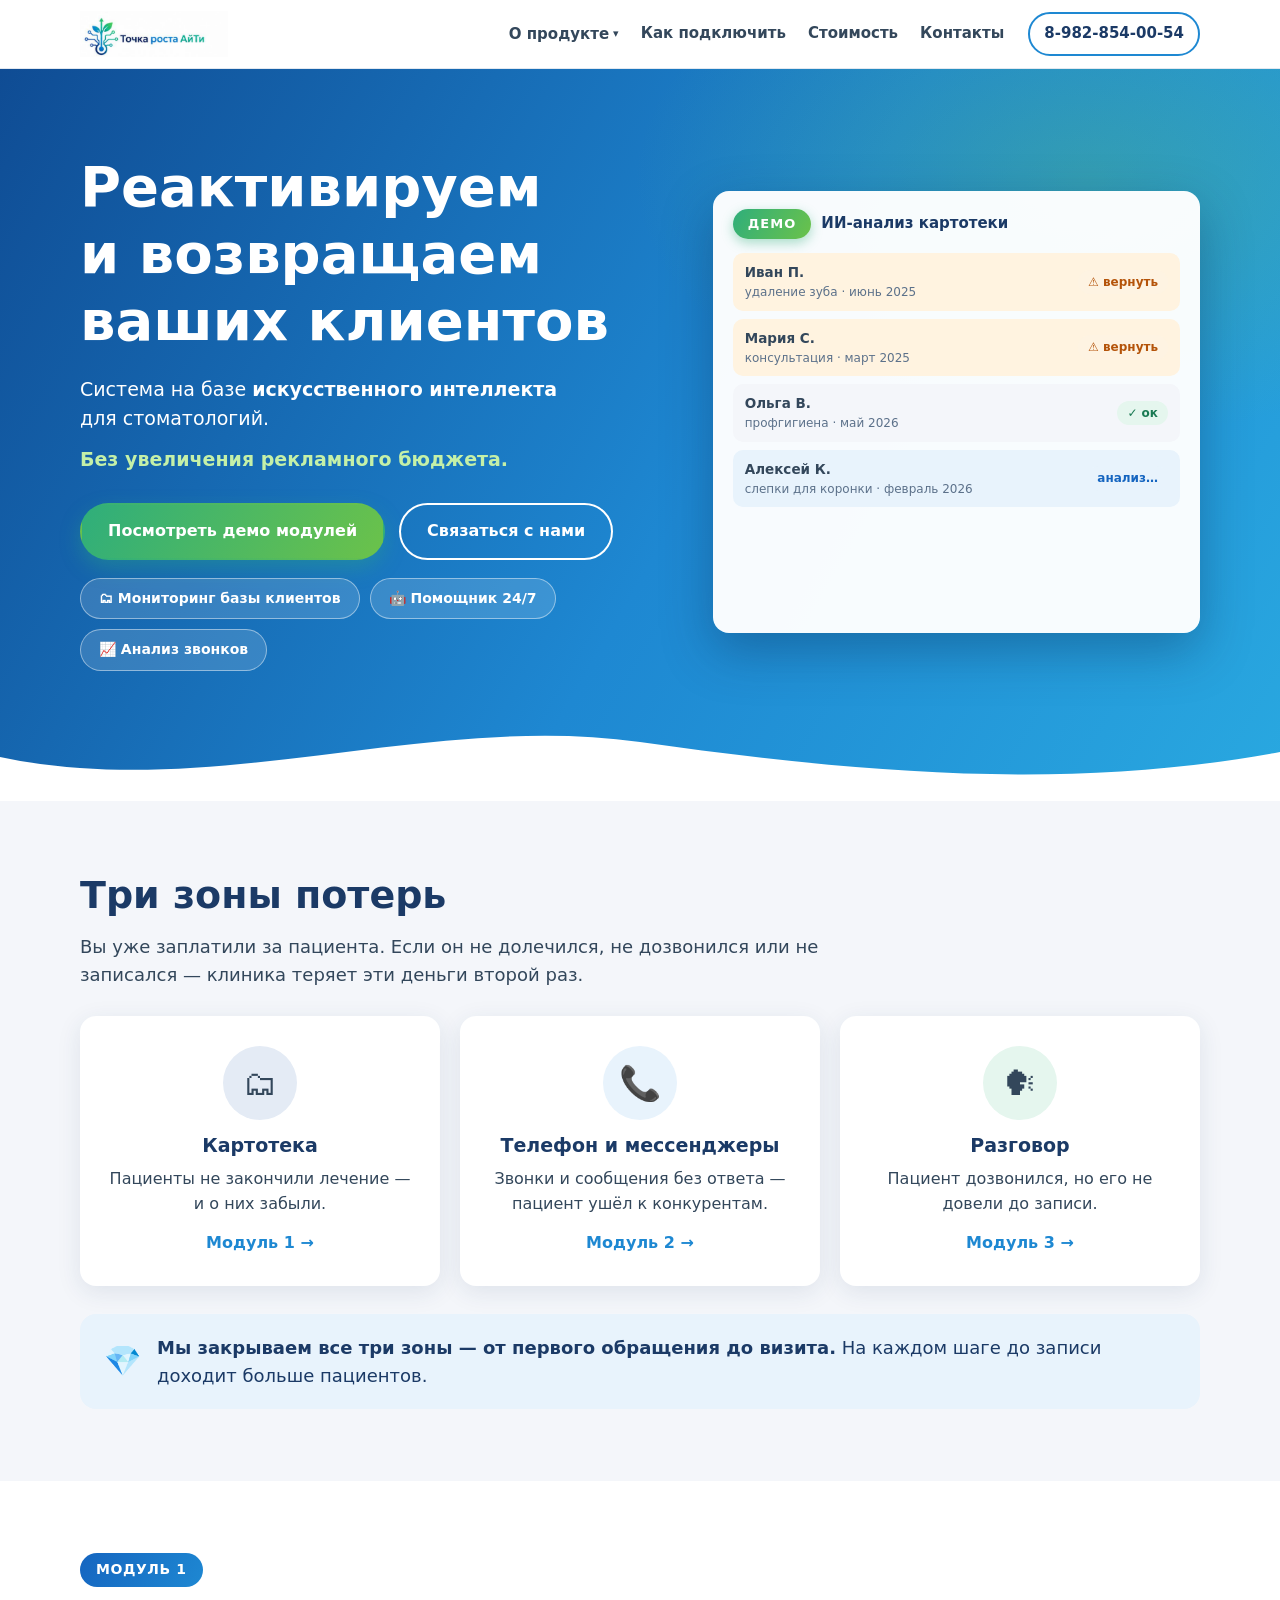
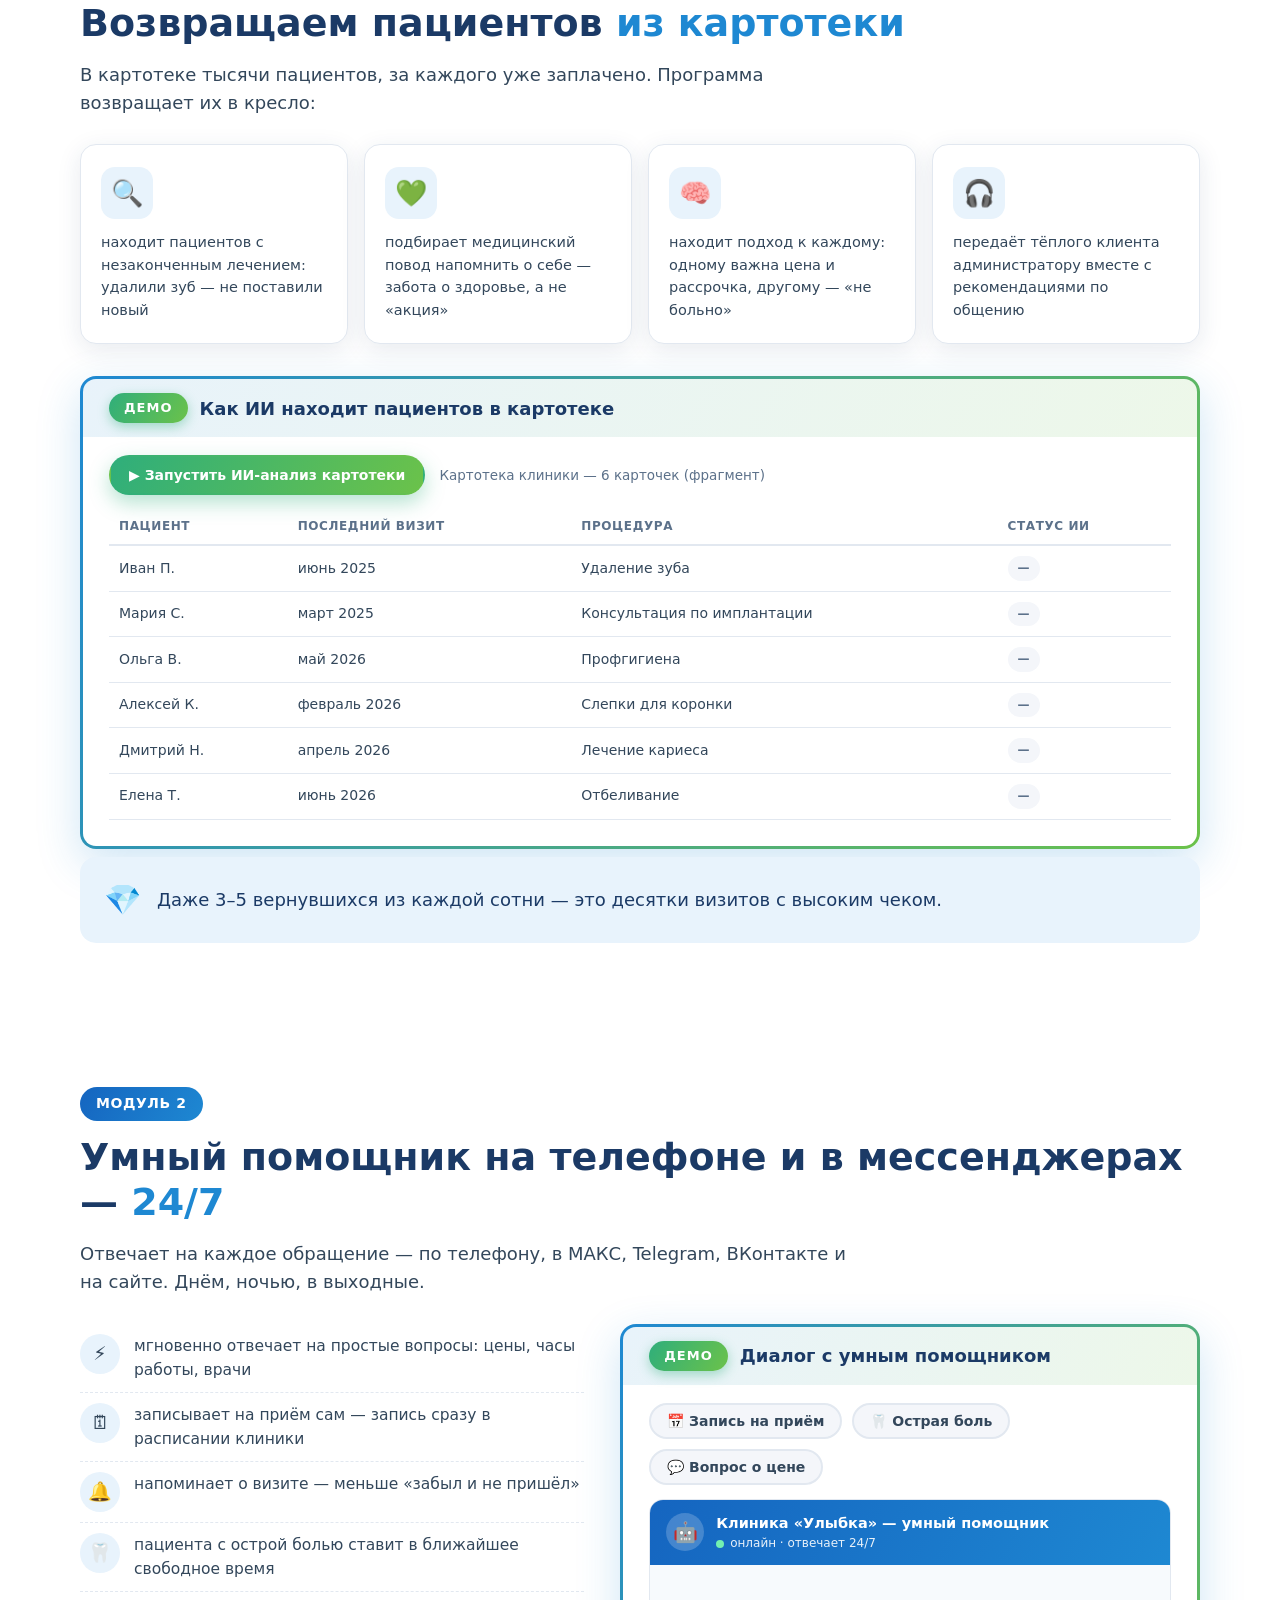
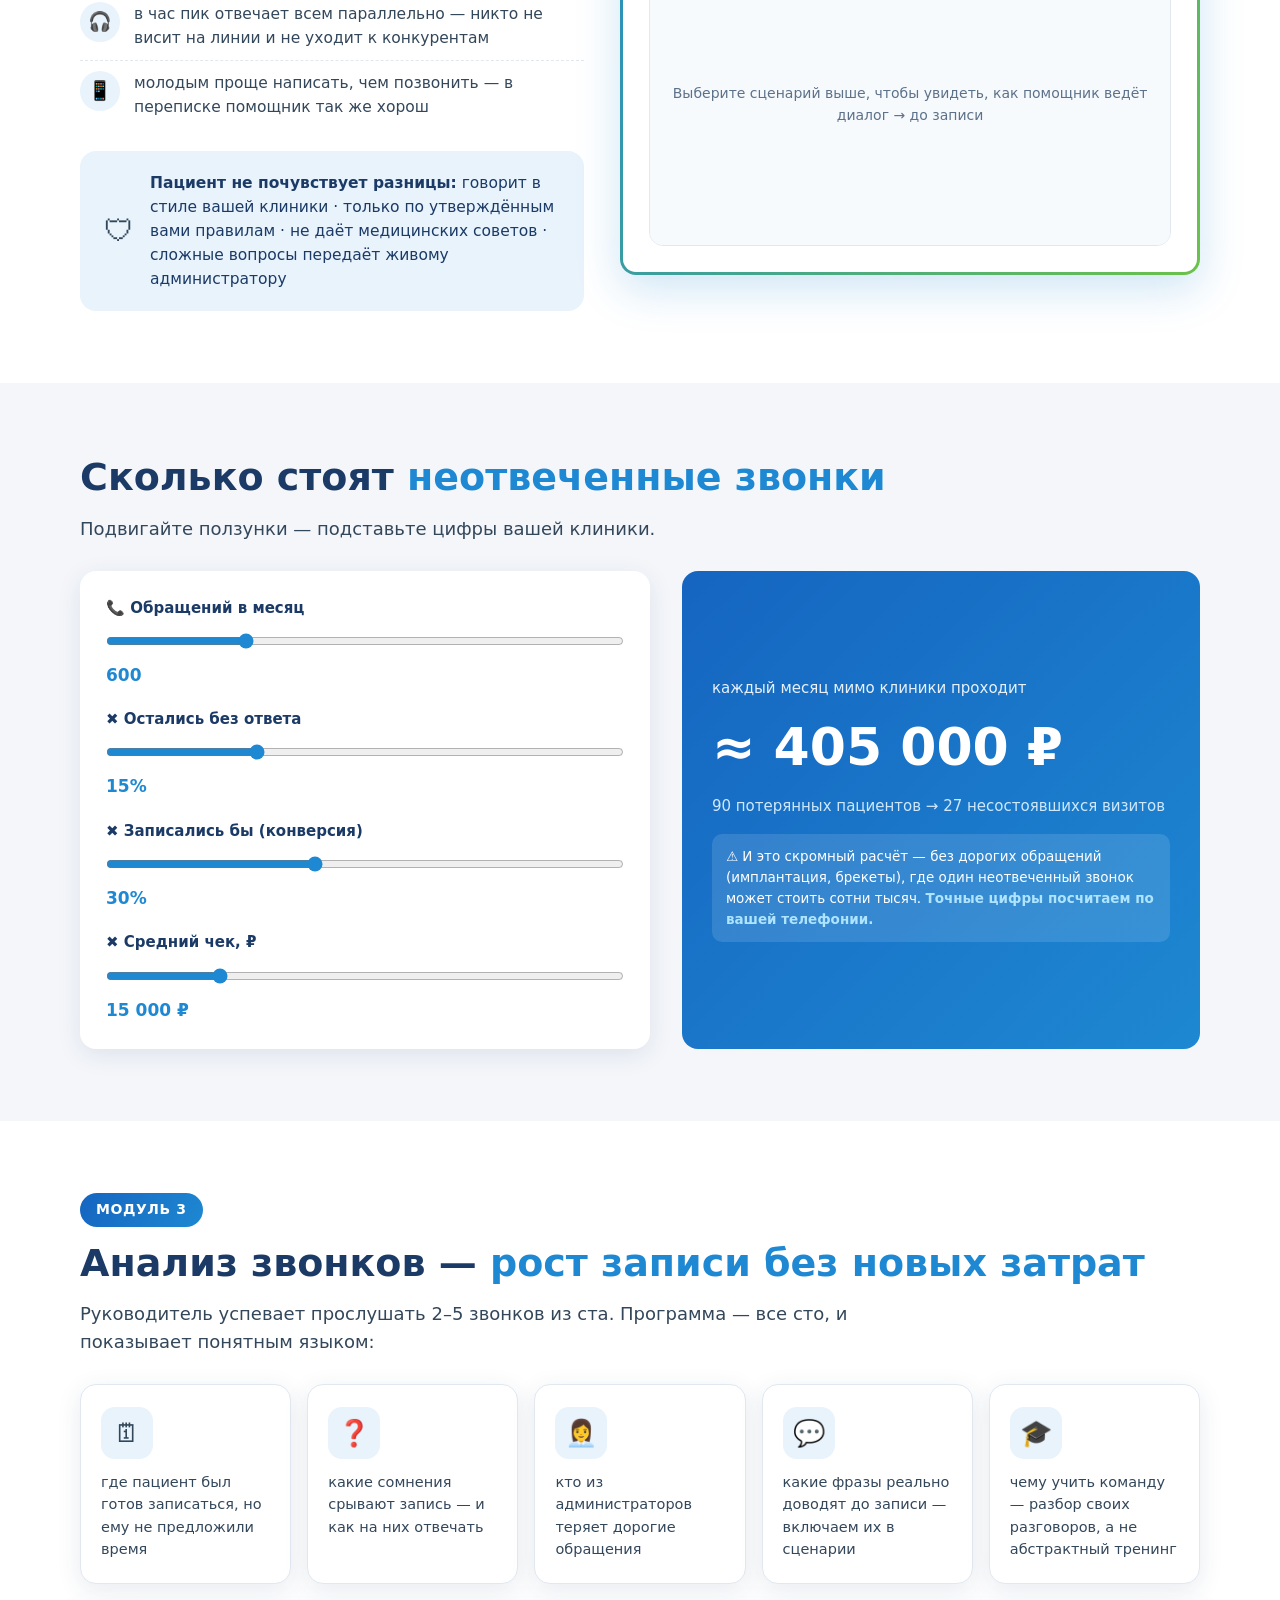
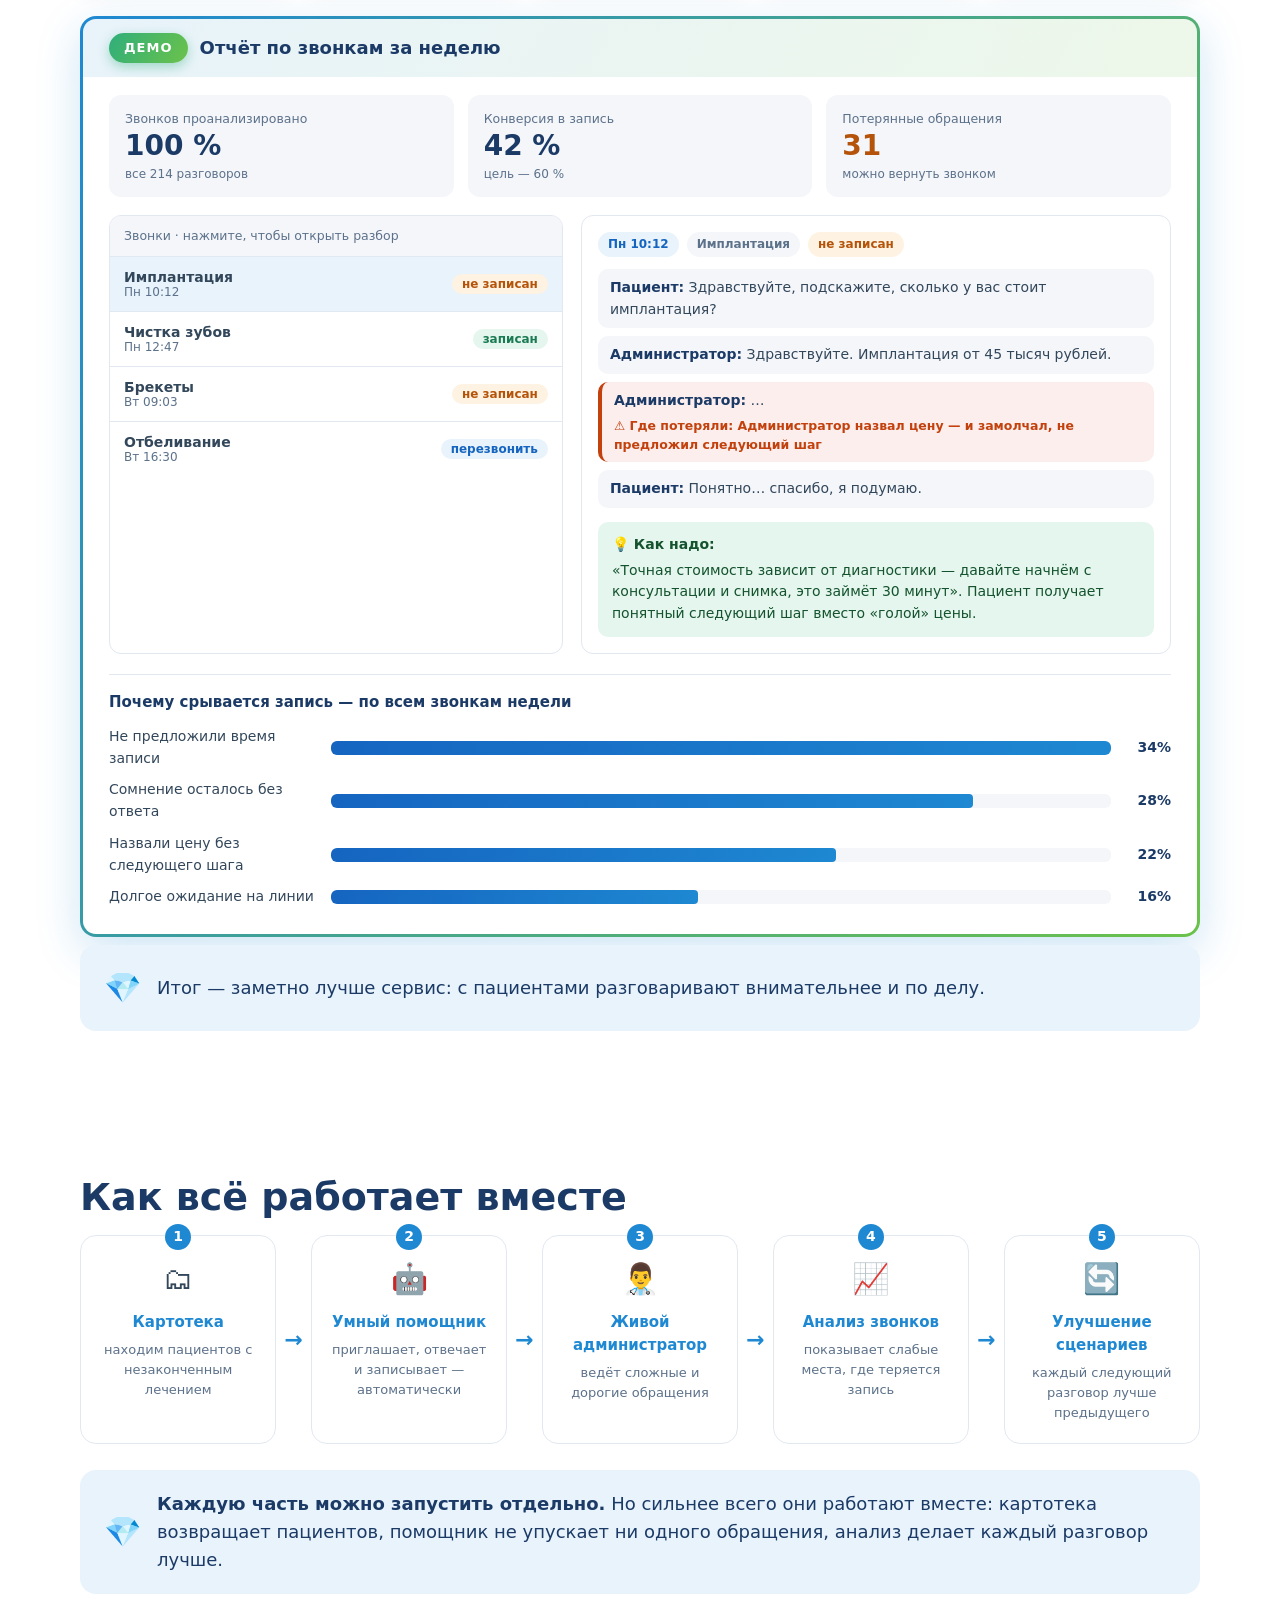
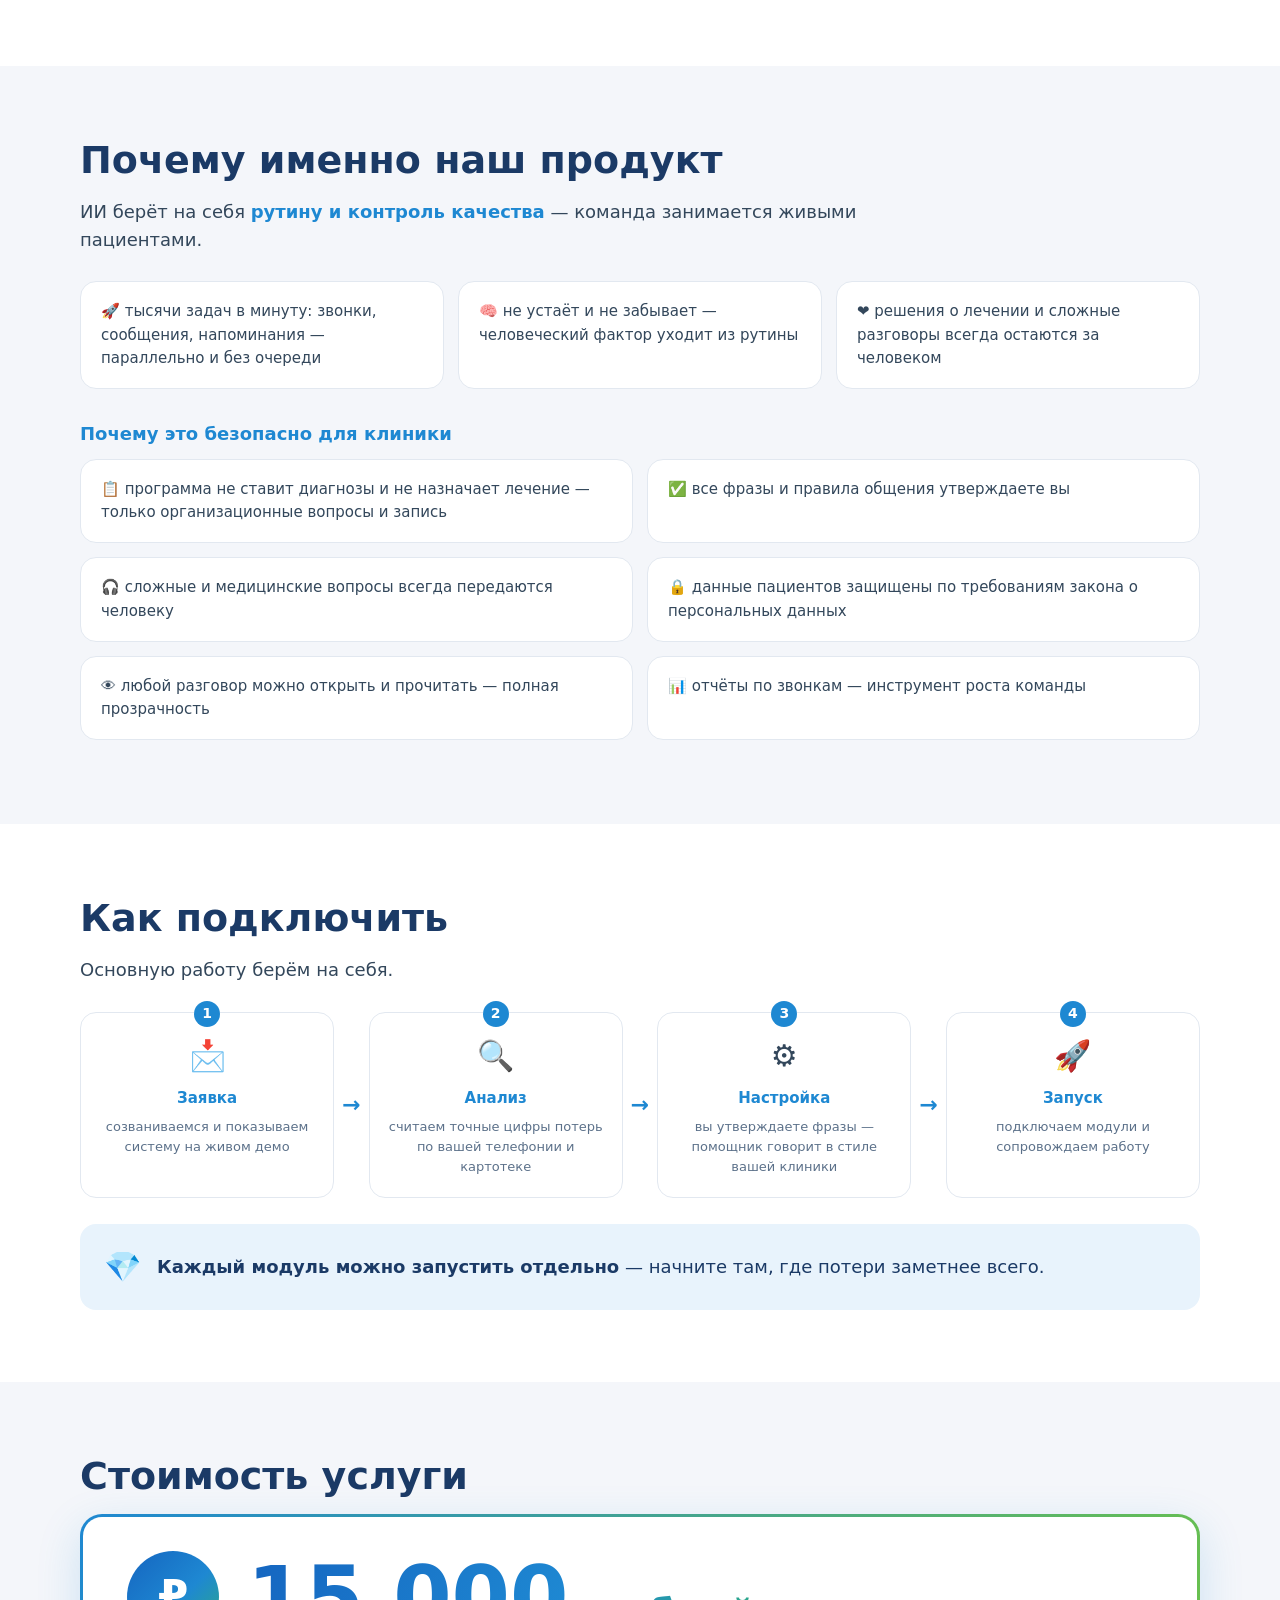
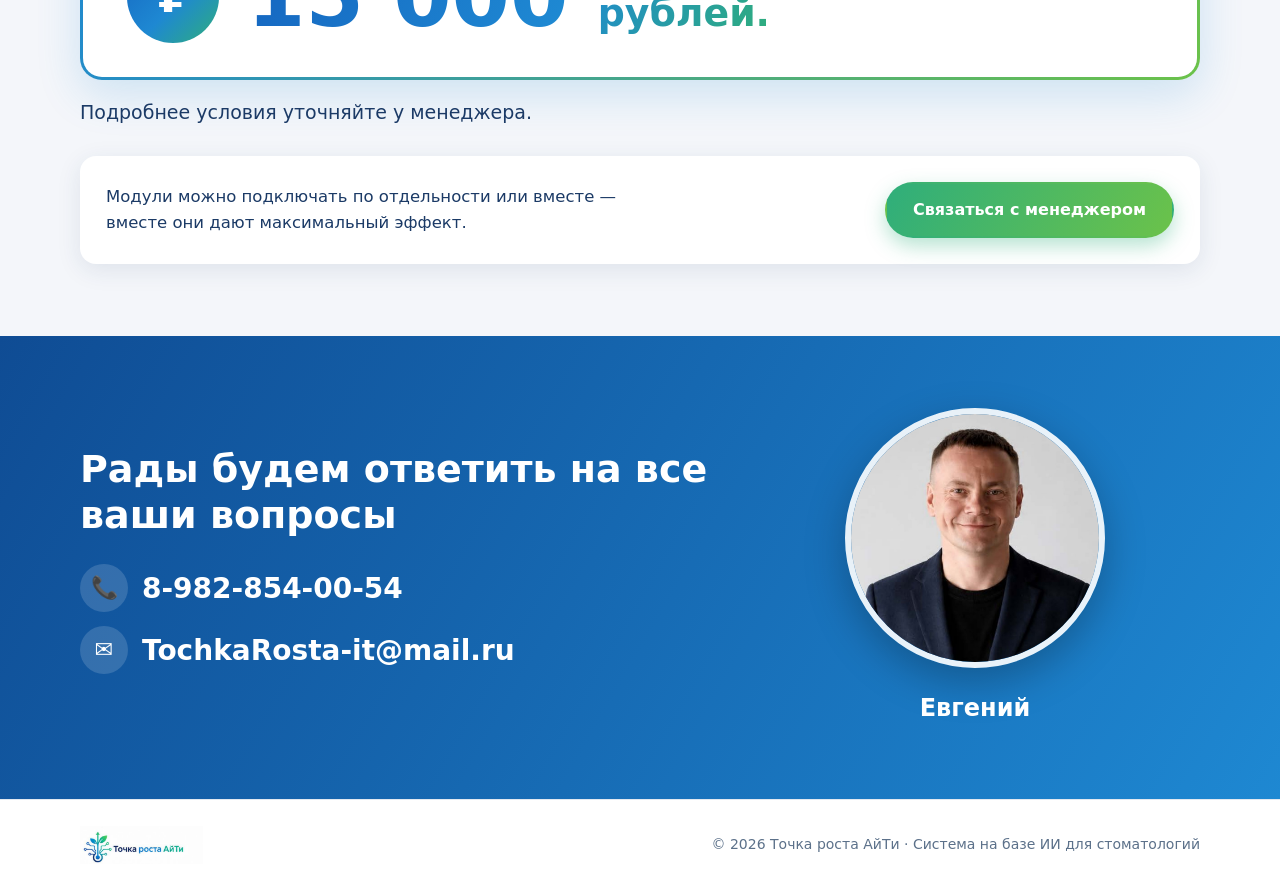
==== index.html @ 67e71239 "Автодемо в герое, модуль 3 плитками, сокращение текстов, удалён блок «Главная проблема» - Герой: пла" ====
<!DOCTYPE html>
<html lang="ru">
<head>
  <meta charset="UTF-8">
  <meta name="viewport" content="width=device-width, initial-scale=1.0">
  <title>Точка роста АйТи — реактивируем и возвращаем ваших клиентов</title>
  <meta name="description" content="Система на базе искусственного интеллекта для стоматологий: возвращает пациентов из картотеки, принимает обращения 24/7 и повышает конверсию из обращений в запись.">
  <link rel="icon" type="image/png" href="assets/favicon.png">
  <link rel="stylesheet" href="css/style.css">
</head>
<body>

<!-- ===== Шапка ===== -->
<header class="site-header">
  <div class="container header-inner">
    <a href="#top" class="logo-link">
      <img src="assets/logo-full.png" alt="Точка роста АйТи" class="logo-img">
    </a>
    <nav class="main-nav" id="mainNav">
      <div class="nav-dropdown" id="navDropdown">
        <button type="button" class="nav-drop-btn" aria-expanded="false">О продукте <span class="drop-caret">▾</span></button>
        <div class="dropdown-menu">
          <a href="#module1">Модуль 1: Мониторинг базы</a>
          <a href="#module2">Модуль 2: Помощник 24/7</a>
          <a href="#module3">Модуль 3: Анализ звонков</a>
        </div>
      </div>
      <a href="#connect">Как подключить</a>
      <a href="#pricing">Стоимость</a>
      <a href="#contacts">Контакты</a>
    </nav>
    <a href="tel:+79828540054" class="header-phone">8-982-854-00-54</a>
    <button class="nav-toggle" id="navToggle" aria-label="Меню">
      <span></span><span></span><span></span>
    </button>
  </div>
</header>

<!-- ===== Герой ===== -->
<section class="hero" id="top">
  <div class="container hero-inner">
    <div class="hero-text">
      <h1>Реактивируем<br>и&nbsp;возвращаем<br>ваших клиентов</h1>
      <p class="hero-sub">Система на базе <strong>искусственного интеллекта</strong> для&nbsp;стоматологий.</p>
      <p class="hero-accent">Без увеличения рекламного бюджета.</p>
      <div class="hero-actions">
        <a href="#module1" class="btn btn-primary">Посмотреть демо модулей</a>
        <a href="#contacts" class="btn btn-outline">Связаться с нами</a>
      </div>
      <div class="hero-modules">
        <a href="#module1" class="hero-chip">🗂 Мониторинг базы клиентов</a>
        <a href="#module2" class="hero-chip">🤖 Помощник 24/7</a>
        <a href="#module3" class="hero-chip">📈 Анализ звонков</a>
      </div>
    </div>
    <div class="hero-visual" aria-hidden="true">
      <div class="hero-demo">
        <div class="hero-demo-head"><span class="demo-badge">Демо</span> ИИ-анализ картотеки</div>
        <div class="hero-demo-rows" id="heroDemoRows"><!-- заполняется скриптом --></div>
        <div class="hero-demo-msg" id="heroDemoMsg">
          <div class="hdm-head">🤖 Сообщение для пациента готово</div>
          <p id="heroDemoText"></p>
        </div>
      </div>
    </div>
  </div>
  <div class="wave" aria-hidden="true">
    <svg viewBox="0 0 1440 90" preserveAspectRatio="none"><path d="M0,45 C240,90 480,0 720,30 C960,60 1200,80 1440,40 L1440,90 L0,90 Z" fill="#ffffff"/></svg>
  </div>
</section>

<!-- ===== Три зоны потерь ===== -->
<section class="section section-alt">
  <div class="container">
    <h2>Три зоны потерь</h2>
    <p class="section-lead">Вы уже заплатили за пациента. Если он не долечился, не дозвонился или не записался — клиника теряет эти деньги второй раз.</p>
    <div class="zones-grid">
      <a class="zone-card" href="#module1">
        <div class="zone-icon zone-icon--navy">🗂</div>
        <h3>Картотека</h3>
        <p>Пациенты не закончили лечение — и о них забыли.</p>
        <span class="zone-more">Модуль 1 →</span>
      </a>
      <a class="zone-card" href="#module2">
        <div class="zone-icon zone-icon--blue">📞</div>
        <h3>Телефон и&nbsp;мессенджеры</h3>
        <p>Звонки и сообщения без ответа — пациент ушёл к конкурентам.</p>
        <span class="zone-more">Модуль 2 →</span>
      </a>
      <a class="zone-card" href="#module3">
        <div class="zone-icon zone-icon--green">🗣</div>
        <h3>Разговор</h3>
        <p>Пациент дозвонился, но его не довели до записи.</p>
        <span class="zone-more">Модуль 3 →</span>
      </a>
    </div>
    <div class="callout">
      <span class="callout-icon">💎</span>
      <p><b>Мы закрываем все три зоны — от первого обращения до визита.</b> На каждом шаге до записи доходит больше пациентов.</p>
    </div>
  </div>
</section>

<!-- ===== Модуль 1 ===== -->
<section class="section module" id="module1">
  <div class="container">
    <div class="module-tag">Модуль 1</div>
    <h2>Возвращаем пациентов <span class="accent-blue">из картотеки</span></h2>
    <p class="section-lead">В картотеке тысячи пациентов, за каждого уже заплачено. Программа возвращает их в кресло:</p>

    <div class="feature-tiles">
      <div class="feature-tile"><span class="ft-icon">🔍</span><p>находит пациентов с незаконченным лечением: удалили зуб — не поставили новый</p></div>
      <div class="feature-tile"><span class="ft-icon">💚</span><p>подбирает медицинский повод напомнить о себе — забота о здоровье, а не «акция»</p></div>
      <div class="feature-tile"><span class="ft-icon">🧠</span><p>находит подход к каждому: одному важна цена и рассрочка, другому — «не больно»</p></div>
      <div class="feature-tile"><span class="ft-icon">🎧</span><p>передаёт тёплого клиента администратору вместе с рекомендациями по общению</p></div>
    </div>

    <!-- Демо 1: анализ картотеки -->
    <div class="demo-panel demo-panel--wide" id="demo1">
      <div class="demo-header">
        <span class="demo-badge">Демо</span>
        <h3>Как ИИ находит пациентов в картотеке</h3>
      </div>
      <div class="demo1-toolbar">
        <button class="btn btn-primary btn-sm" id="demo1Start">▶ Запустить ИИ-анализ картотеки</button>
        <span class="demo1-status" id="demo1Status">Картотека клиники — 6 карточек (фрагмент)</span>
      </div>
      <div class="demo1-body">
        <table class="patients-table" id="patientsTable">
          <thead>
            <tr><th>Пациент</th><th>Последний визит</th><th>Процедура</th><th>Статус ИИ</th></tr>
          </thead>
          <tbody><!-- заполняется скриптом --></tbody>
        </table>
        <div class="demo1-result" id="demo1Result" hidden>
          <div class="patient-brief" id="patientBrief"></div>
          <div class="ai-message">
            <div class="ai-message-head"><span>🤖</span> Сообщение, которое подготовил ИИ</div>
            <p id="aiMessageText" class="typewriter"></p>
          </div>
          <p class="demo-note">Программа находит таких пациентов и готовит обращение — а решение, связываться ли, всегда остаётся за клиникой.</p>
        </div>
      </div>
    </div>

    <div class="callout">
      <span class="callout-icon">💎</span>
      <p>Даже 3–5 вернувшихся из каждой сотни — это десятки визитов с высоким чеком.</p>
    </div>
  </div>
</section>

<!-- ===== Модуль 2 ===== -->
<section class="section module" id="module2">
  <div class="container">
    <div class="module-tag">Модуль 2</div>
    <h2>Умный помощник на телефоне и&nbsp;в&nbsp;мессенджерах — <span class="accent-blue">24/7</span></h2>
    <p class="section-lead">Отвечает на каждое обращение — по телефону, в МАКС, Telegram, ВКонтакте и на сайте. Днём, ночью, в выходные.</p>

    <div class="module-columns">
      <div class="module-info">
        <ul class="feature-list">
          <li><span class="fl-icon">⚡️</span> мгновенно отвечает на простые вопросы: цены, часы работы, врачи</li>
          <li><span class="fl-icon">🗓</span> записывает на приём сам — запись сразу в расписании клиники</li>
          <li><span class="fl-icon">🔔</span> напоминает о визите — меньше «забыл и не пришёл»</li>
          <li><span class="fl-icon">🦷</span> пациента с острой болью ставит в ближайшее свободное время</li>
          <li><span class="fl-icon">🎧</span> в час пик отвечает всем параллельно — никто не висит на линии и не уходит к конкурентам</li>
          <li><span class="fl-icon">📱</span> молодым проще написать, чем позвонить — в переписке помощник так же хорош</li>
        </ul>
        <div class="callout callout-compact">
          <span class="callout-icon">🛡</span>
          <p><b>Пациент не почувствует разницы:</b> говорит в стиле вашей клиники · только по утверждённым вами правилам · не даёт медицинских советов · сложные вопросы передаёт живому администратору</p>
        </div>
      </div>

      <!-- Демо 2: чат-помощник -->
      <div class="demo-panel" id="demo2">
        <div class="demo-header">
          <span class="demo-badge">Демо</span>
          <h3>Диалог с умным помощником</h3>
        </div>
        <div class="scenario-picker" id="scenarioPicker">
          <button class="chip" data-scenario="booking">📅 Запись на приём</button>
          <button class="chip" data-scenario="pain">🦷 Острая боль</button>
          <button class="chip" data-scenario="price">💬 Вопрос о цене</button>
        </div>
        <div class="chat-window">
          <div class="chat-head">
            <div class="chat-avatar">🤖</div>
            <div>
              <b>Клиника «Улыбка» — умный помощник</b>
              <small><span class="online-dot"></span> онлайн · отвечает 24/7</small>
            </div>
          </div>
          <div class="chat-body" id="chatBody">
            <div class="chat-placeholder">Выберите сценарий выше, чтобы увидеть, как помощник ведёт диалог&nbsp;→ до записи</div>
          </div>
          <div class="chat-result" id="chatResult" hidden></div>
        </div>
      </div>
    </div>
  </div>
</section>

<!-- ===== Калькулятор потерь ===== -->
<section class="section section-alt" id="calculator">
  <div class="container">
    <h2>Сколько стоят <span class="accent-blue">неотвеченные звонки</span></h2>
    <p class="section-lead">Подвигайте ползунки — подставьте цифры вашей клиники.</p>
    <div class="calc-grid">
      <div class="calc-controls">
        <label class="calc-row">
          <span class="calc-label">📞 Обращений в месяц</span>
          <input type="range" id="calcCalls" min="100" max="2000" step="50" value="600">
          <output id="calcCallsOut">600</output>
        </label>
        <label class="calc-row">
          <span class="calc-label">✖️ Остались без ответа</span>
          <input type="range" id="calcMissed" min="5" max="40" step="1" value="15">
          <output id="calcMissedOut">15%</output>
        </label>
        <label class="calc-row">
          <span class="calc-label">✖️ Записались бы (конверсия)</span>
          <input type="range" id="calcConv" min="10" max="60" step="1" value="30">
          <output id="calcConvOut">30%</output>
        </label>
        <label class="calc-row">
          <span class="calc-label">✖️ Средний чек, ₽</span>
          <input type="range" id="calcCheck" min="3000" max="60000" step="1000" value="15000">
          <output id="calcCheckOut">15 000 ₽</output>
        </label>
      </div>
      <div class="calc-result">
        <small>каждый месяц мимо клиники проходит</small>
        <div class="calc-total" id="calcTotal">≈ 405 000 ₽</div>
        <p class="calc-detail" id="calcDetail">90 потерянных пациентов → 27 несостоявшихся визитов</p>
        <p class="calc-note">⚠️ И это скромный расчёт — без дорогих обращений (имплантация, брекеты), где один неотвеченный звонок может стоить сотни тысяч. <b class="accent-blue">Точные цифры посчитаем по вашей телефонии.</b></p>
      </div>
    </div>
  </div>
</section>

<!-- ===== Модуль 3 ===== -->
<section class="section module" id="module3">
  <div class="container">
    <div class="module-tag">Модуль 3</div>
    <h2>Анализ звонков — <span class="accent-blue">рост записи без новых затрат</span></h2>
    <p class="section-lead">Руководитель успевает прослушать 2–5 звонков из ста. Программа — все сто, и показывает понятным языком:</p>

    <div class="feature-tiles feature-tiles--5">
      <div class="feature-tile"><span class="ft-icon">🗓</span><p>где пациент был готов записаться, но ему не предложили время</p></div>
      <div class="feature-tile"><span class="ft-icon">❓</span><p>какие сомнения срывают запись — и как на них отвечать</p></div>
      <div class="feature-tile"><span class="ft-icon">👩‍💼</span><p>кто из администраторов теряет дорогие обращения</p></div>
      <div class="feature-tile"><span class="ft-icon">💬</span><p>какие фразы реально доводят до записи — включаем их в сценарии</p></div>
      <div class="feature-tile"><span class="ft-icon">🎓</span><p>чему учить команду — разбор своих разговоров, а не абстрактный тренинг</p></div>
    </div>

    <!-- Демо 3: дашборд анализа звонков -->
    <div class="demo-panel demo-panel--wide" id="demo3">
        <div class="demo-header">
          <span class="demo-badge">Демо</span>
          <h3>Отчёт по звонкам за неделю</h3>
        </div>
        <div class="dash-tiles">
          <div class="tile"><small>Звонков проанализировано</small><b>100&nbsp;%</b><span class="tile-sub">все 214 разговоров</span></div>
          <div class="tile"><small>Конверсия в запись</small><b>42&nbsp;%</b><span class="tile-sub">цель — 60 %</span></div>
          <div class="tile tile-warn"><small>Потерянные обращения</small><b>31</b><span class="tile-sub">можно вернуть звонком</span></div>
        </div>
        <div class="dash-columns">
          <div class="calls-list" id="callsList">
            <div class="calls-list-head">Звонки · нажмите, чтобы открыть разбор</div>
            <!-- заполняется скриптом -->
          </div>
          <div class="call-review" id="callReview">
            <div class="call-review-placeholder">← Выберите звонок из списка</div>
          </div>
        </div>
        <div class="dash-chart">
          <div class="chart-title">Почему срывается запись — по всем звонкам недели</div>
          <div class="hbar-chart" id="reasonsChart"><!-- заполняется скриптом --></div>
      </div>
    </div>

    <div class="callout">
      <span class="callout-icon">💎</span>
      <p>Итог — заметно лучше сервис: с пациентами разговаривают внимательнее и по делу.</p>
    </div>
  </div>
</section>

<!-- ===== Как всё работает вместе ===== -->
<section class="section" id="together">
  <div class="container">
    <h2>Как всё работает вместе</h2>
    <div class="steps">
      <div class="step"><div class="step-num">1</div><div class="step-icon">🗂</div><b>Картотека</b><p>находим пациентов с незаконченным лечением</p></div>
      <div class="step-arrow">→</div>
      <div class="step"><div class="step-num">2</div><div class="step-icon">🤖</div><b>Умный помощник</b><p>приглашает, отвечает и записывает — автоматически</p></div>
      <div class="step-arrow">→</div>
      <div class="step"><div class="step-num">3</div><div class="step-icon">👨‍⚕️</div><b>Живой администратор</b><p>ведёт сложные и дорогие обращения</p></div>
      <div class="step-arrow">→</div>
      <div class="step"><div class="step-num">4</div><div class="step-icon">📈</div><b>Анализ звонков</b><p>показывает слабые места, где теряется запись</p></div>
      <div class="step-arrow">→</div>
      <div class="step"><div class="step-num">5</div><div class="step-icon">🔄</div><b>Улучшение сценариев</b><p>каждый следующий разговор лучше предыдущего</p></div>
    </div>
    <div class="callout">
      <span class="callout-icon">💎</span>
      <p><b>Каждую часть можно запустить отдельно.</b> Но сильнее всего они работают вместе: картотека возвращает пациентов, помощник не упускает ни одного обращения, анализ делает каждый разговор лучше.</p>
    </div>
  </div>
</section>

<!-- ===== Люди для людей + безопасность ===== -->
<section class="section section-alt" id="safety">
  <div class="container">
    <h2>Почему именно наш продукт</h2>
    <p class="section-lead">ИИ берёт на себя <b class="accent-blue">рутину и контроль качества</b> — команда занимается живыми пациентами.</p>
    <div class="safety-grid">
      <div class="safety-item">🚀 тысячи задач в минуту: звонки, сообщения, напоминания — параллельно и без очереди</div>
      <div class="safety-item">🧠 не устаёт и не забывает — человеческий фактор уходит из рутины</div>
      <div class="safety-item">❤️ решения о лечении и сложные разговоры всегда остаются за человеком</div>
    </div>

    <h3 class="sub-blue safety-sub">Почему это безопасно для клиники</h3>
    <div class="safety-grid safety-grid--2col">
      <div class="safety-item">📋 программа не ставит диагнозы и не назначает лечение — только организационные вопросы и запись</div>
      <div class="safety-item">✅ все фразы и правила общения утверждаете вы</div>
      <div class="safety-item">🎧 сложные и медицинские вопросы всегда передаются человеку</div>
      <div class="safety-item">🔒 данные пациентов защищены по требованиям закона о персональных данных</div>
      <div class="safety-item">👁 любой разговор можно открыть и прочитать — полная прозрачность</div>
      <div class="safety-item">📊 отчёты по звонкам — инструмент роста команды</div>
    </div>
  </div>
</section>

<!-- ===== Как подключить ===== -->
<section class="section" id="connect">
  <div class="container">
    <h2>Как подключить</h2>
    <p class="section-lead">Основную работу берём на себя.</p>
    <div class="steps">
      <div class="step"><div class="step-num">1</div><div class="step-icon">📩</div><b>Заявка</b><p>созваниваемся и показываем систему на живом демо</p></div>
      <div class="step-arrow">→</div>
      <div class="step"><div class="step-num">2</div><div class="step-icon">🔍</div><b>Анализ</b><p>считаем точные цифры потерь по вашей телефонии и картотеке</p></div>
      <div class="step-arrow">→</div>
      <div class="step"><div class="step-num">3</div><div class="step-icon">⚙️</div><b>Настройка</b><p>вы утверждаете фразы — помощник говорит в стиле вашей клиники</p></div>
      <div class="step-arrow">→</div>
      <div class="step"><div class="step-num">4</div><div class="step-icon">🚀</div><b>Запуск</b><p>подключаем модули и сопровождаем работу</p></div>
    </div>
    <div class="callout">
      <span class="callout-icon">💎</span>
      <p><b>Каждый модуль можно запустить отдельно</b> — начните там, где потери заметнее всего.</p>
    </div>
  </div>
</section>

<!-- ===== Стоимость ===== -->
<section class="section section-alt" id="pricing">
  <div class="container">
    <h2>Стоимость услуги</h2>
    <div class="price-hero">
      <div class="price-ruble">₽</div>
      <div class="price-value">15 000 <span>рублей.</span></div>
    </div>
    <p class="price-note">Подробнее условия уточняйте у менеджера.</p>
    <div class="pricing-cta">
      <p>Модули можно подключать по отдельности или вместе — вместе они дают максимальный эффект.</p>
      <a href="#contacts" class="btn btn-primary">Связаться с менеджером</a>
    </div>
  </div>
</section>

<!-- ===== Контакты ===== -->
<section class="section contacts" id="contacts">
  <div class="container contacts-inner">
    <div class="contacts-text">
      <h2>Рады будем ответить на&nbsp;все ваши вопросы</h2>
      <a class="contact-line" href="tel:+79828540054"><span class="contact-ico">📞</span> 8-982-854-00-54</a>
      <a class="contact-line" href="mailto:TochkaRosta-it@mail.ru"><span class="contact-ico">✉️</span> TochkaRosta-it@mail.ru</a>
    </div>
    <div class="contacts-photo">
      <img src="assets/evgeniy.jpg" alt="Евгений — Точка роста АйТи">
      <p class="contacts-name">Евгений</p>
    </div>
  </div>
</section>

<footer class="site-footer">
  <div class="container footer-inner">
    <img src="assets/logo-full.png" alt="Точка роста АйТи" class="footer-logo">
    <p>© 2026 Точка роста АйТи · Система на базе ИИ для стоматологий</p>
  </div>
</footer>

<script src="js/main.js"></script>
</body>
</html>
---- css/style.css ----
/* ============ Точка роста АйТи — стили ============ */
:root {
  --navy: #1b3a66;
  --blue: #1e88d2;
  --blue-dark: #1565c0;
  --blue-light: #e8f3fc;
  --green: #2fae7b;
  --green-light: #6bc24a;
  --ink: #33475b;
  --ink-soft: #5c718a;
  --bg: #f4f6fa;
  --card: #ffffff;
  --line: #e2e8f0;
  --warn: #b45309;
  --warn-bg: #fef3e2;
  --bad: #c2410c;
  --bad-bg: #fdeeee;
  --shadow: 0 6px 24px rgba(27, 58, 102, .10);
  --radius: 16px;
}

* { margin: 0; padding: 0; box-sizing: border-box; }

html { scroll-behavior: smooth; }

body {
  font-family: "PT Sans", "Segoe UI", system-ui, -apple-system, Roboto, Arial, sans-serif;
  color: var(--ink);
  background: #fff;
  line-height: 1.55;
}

.container { max-width: 1160px; margin: 0 auto; padding: 0 20px; }

h1, h2, h3 { color: var(--navy); line-height: 1.2; }
h2 { font-size: clamp(26px, 3.4vw, 38px); margin-bottom: 14px; }
h3 { font-size: 19px; }

.accent-blue { color: var(--blue); }
.sub-blue { color: var(--blue); font-size: 18px; margin-bottom: 14px; }

.section { padding: 72px 0; }
.section-alt { background: var(--bg); }
.section-lead { font-size: 18px; max-width: 780px; margin-bottom: 28px; color: var(--ink); }

/* ---------- Шапка ---------- */
.site-header {
  position: sticky; top: 0; z-index: 50;
  background: rgba(255, 255, 255, .95);
  backdrop-filter: blur(8px);
  border-bottom: 1px solid var(--line);
}
.header-inner { display: flex; align-items: center; gap: 24px; height: 68px; }
.logo-img { height: 46px; display: block; }
.main-nav { display: flex; gap: 22px; margin-left: auto; align-items: center; }
.main-nav a { color: var(--ink); text-decoration: none; font-size: 15px; font-weight: 600; }
.main-nav a:hover { color: var(--blue); }

/* выпадающее меню «О продукте» */
.nav-dropdown { position: relative; }
.nav-drop-btn {
  background: none; border: 0; cursor: pointer; font-family: inherit;
  color: var(--ink); font-size: 15px; font-weight: 600; padding: 0;
  display: inline-flex; align-items: center; gap: 4px;
}
.nav-drop-btn:hover { color: var(--blue); }
.drop-caret { font-size: 11px; transition: transform .2s; }
.nav-dropdown.open .drop-caret { transform: rotate(180deg); }
.dropdown-menu {
  display: none; position: absolute; top: calc(100% + 12px); left: -14px;
  background: #fff; border: 1px solid var(--line); border-radius: 12px;
  box-shadow: var(--shadow); padding: 8px; min-width: 250px; z-index: 60;
}
.dropdown-menu::before { /* мостик, чтобы меню не закрывалось между кнопкой и списком */
  content: ""; position: absolute; top: -14px; left: 0; right: 0; height: 14px;
}
.dropdown-menu a {
  display: block; padding: 10px 14px; border-radius: 8px; font-size: 14.5px;
}
.dropdown-menu a:hover { background: var(--blue-light); }
@media (hover: hover) and (min-width: 761px) {
  .nav-dropdown:hover .dropdown-menu { display: block; }
}
.nav-dropdown.open .dropdown-menu { display: block; }
.header-phone {
  color: var(--navy); font-weight: 700; text-decoration: none;
  white-space: nowrap; padding: 8px 14px; border: 2px solid var(--blue);
  border-radius: 999px; font-size: 15px;
}
.header-phone:hover { background: var(--blue); color: #fff; }
.nav-toggle { display: none; background: none; border: 0; cursor: pointer; padding: 8px; }
.nav-toggle span { display: block; width: 24px; height: 3px; background: var(--navy); margin: 4px 0; border-radius: 2px; }

/* ---------- Герой ---------- */
.hero {
  position: relative;
  background: linear-gradient(120deg, #0f4c94 0%, #1e88d2 55%, #29a8e0 100%);
  color: #fff;
  overflow: hidden;
}
.hero::before {
  content: ""; position: absolute; inset: 0;
  background: radial-gradient(700px 400px at 85% 15%, rgba(107, 194, 74, .25), transparent 65%);
}
.hero-inner {
  position: relative; display: grid; grid-template-columns: 1.2fr 1fr;
  gap: 48px; align-items: center; padding-top: 84px; padding-bottom: 130px;
}
.hero h1 { color: #fff; font-size: clamp(34px, 5vw, 56px); margin-bottom: 20px; }
.hero-sub { font-size: 19px; margin-bottom: 12px; }
.hero-list { list-style: none; margin-bottom: 18px; }
.hero-list li { padding-left: 26px; position: relative; margin-bottom: 8px; font-size: 17px; }
.hero-list li::before { content: "—"; position: absolute; left: 0; color: #9fe08a; font-weight: 700; }
.hero-accent { font-size: 19px; font-weight: 700; color: #c4f0a8; margin-bottom: 28px; }
.hero-actions { display: flex; gap: 14px; flex-wrap: wrap; }

.btn {
  display: inline-block; padding: 14px 26px; border-radius: 999px;
  font-size: 16px; font-weight: 700; text-decoration: none; cursor: pointer;
  border: 2px solid transparent; transition: transform .15s, box-shadow .15s;
  font-family: inherit;
}
.btn:hover { transform: translateY(-2px); }
.btn-primary { background: linear-gradient(120deg, var(--green), var(--green-light)); color: #fff; box-shadow: 0 8px 20px rgba(47, 174, 123, .35); }
.btn-outline { border-color: #fff; color: #fff; }
.btn-outline:hover { background: rgba(255, 255, 255, .15); }
.btn-sm { padding: 10px 18px; font-size: 14px; }

.hero-modules { display: flex; gap: 10px; flex-wrap: wrap; margin-top: 18px; }
.hero-chip {
  display: inline-block; padding: 9px 18px; border-radius: 999px;
  background: rgba(255, 255, 255, .14); border: 1px solid rgba(255, 255, 255, .45);
  color: #fff; text-decoration: none; font-size: 14px; font-weight: 600;
  transition: background .15s;
}
.hero-chip:hover { background: rgba(255, 255, 255, .28); }

/* автодемо в герое: ИИ-анализ картотеки «как видео» */
.hero-visual { position: relative; }
.hero-demo {
  background: rgba(255, 255, 255, .97); border-radius: var(--radius);
  box-shadow: 0 18px 50px rgba(9, 40, 80, .35); padding: 18px 20px;
  animation: floaty 6s ease-in-out infinite;
}
@keyframes floaty { 0%, 100% { transform: translateY(0); } 50% { transform: translateY(-7px); } }
.hero-demo-head {
  display: flex; align-items: center; gap: 10px; color: var(--navy);
  font-weight: 700; font-size: 15px; margin-bottom: 14px;
}
.hero-demo-rows { display: grid; gap: 8px; }
.hd-row {
  display: grid; grid-template-columns: 1fr auto; align-items: center; gap: 10px;
  background: var(--bg); border-radius: 10px; padding: 9px 12px;
  font-size: 13.5px; color: var(--ink); transition: background .3s;
}
.hd-row small { color: var(--ink-soft); display: block; font-size: 12px; }
.hd-row.scanning { background: var(--blue-light); }
.hd-row.flag { background: #fff3e0; }
.hero-demo-msg {
  margin-top: 12px; background: var(--blue-light); border-radius: 12px; padding: 12px 14px;
  opacity: 0; transform: translateY(6px); transition: opacity .35s, transform .35s;
  min-height: 96px;
}
.hero-demo-msg.show { opacity: 1; transform: none; }
.hdm-head { font-weight: 700; color: var(--navy); font-size: 13px; margin-bottom: 6px; }
.hero-demo-msg p { font-size: 13.5px; color: var(--navy); line-height: 1.45; }

.wave { position: absolute; left: 0; right: 0; bottom: -1px; line-height: 0; }
.wave svg { width: 100%; height: 90px; display: block; }

.callout {
  display: flex; gap: 16px; align-items: center;
  background: var(--blue-light); border-radius: var(--radius);
  padding: 20px 24px; margin-top: 8px;
}
.callout p { font-size: 18px; color: var(--navy); }
.callout-icon { font-size: 30px; flex-shrink: 0; }
.callout-compact { margin-top: 22px; }
.callout-compact p { font-size: 15.5px; }

/* ---------- Зоны потерь ---------- */
.zones-grid { display: grid; grid-template-columns: repeat(3, 1fr); gap: 20px; margin-bottom: 28px; }
.zone-card {
  background: var(--card); border-radius: var(--radius); box-shadow: var(--shadow);
  padding: 30px 24px; text-align: center; text-decoration: none; color: var(--ink);
  transition: transform .15s;
}
.zone-card:hover { transform: translateY(-4px); }
.zone-card h3 { margin: 14px 0 10px; }
.zone-icon {
  width: 74px; height: 74px; margin: 0 auto; border-radius: 50%;
  display: flex; align-items: center; justify-content: center; font-size: 34px;
}
.zone-icon--navy { background: #e4ebf5; }
.zone-icon--blue { background: var(--blue-light); }
.zone-icon--green { background: #e5f6ee; }
.zone-more { display: inline-block; margin-top: 14px; color: var(--blue); font-weight: 700; }

/* ---------- Модули ---------- */
.module-tag {
  display: inline-block; background: linear-gradient(120deg, var(--blue-dark), var(--blue));
  color: #fff; font-weight: 700; font-size: 14px; letter-spacing: .04em;
  padding: 6px 16px; border-radius: 999px; margin-bottom: 14px; text-transform: uppercase;
}
.module-columns { display: grid; grid-template-columns: 1fr 1.15fr; gap: 36px; align-items: start; }

.feature-list { list-style: none; }
.feature-list li {
  display: flex; gap: 14px; align-items: flex-start;
  padding: 10px 0; border-bottom: 1px dashed var(--line); font-size: 15.5px;
}
.feature-list li:last-child { border-bottom: 0; }
.fl-icon {
  flex-shrink: 0; width: 40px; height: 40px; border-radius: 50%;
  background: var(--blue-light); display: flex; align-items: center; justify-content: center;
  font-size: 19px;
}

/* ---------- Демо-панели ---------- */
.demo-panel {
  border-radius: var(--radius); padding: 26px; position: sticky; top: 92px;
  border: 3px solid transparent;
  background:
    linear-gradient(#ffffff, #ffffff) padding-box,
    linear-gradient(120deg, var(--blue), var(--green-light)) border-box;
  box-shadow: 0 14px 44px rgba(30, 136, 210, .22);
}
.demo-panel--wide { position: static; margin-top: 10px; }
.demo-header {
  display: flex; align-items: center; gap: 12px; margin: -26px -26px 18px;
  padding: 14px 26px; border-radius: 13px 13px 0 0;
  background: linear-gradient(120deg, rgba(30, 136, 210, .10), rgba(107, 194, 74, .12));
}
.demo-badge {
  background: linear-gradient(120deg, var(--green), var(--green-light)); color: #fff;
  font-size: 13px; font-weight: 700; letter-spacing: .08em; text-transform: uppercase;
  padding: 5px 15px; border-radius: 999px; box-shadow: 0 4px 12px rgba(47, 174, 123, .4);
}
.demo-header h3 { font-size: 18px; }
.demo-note { font-size: 13.5px; color: var(--ink-soft); margin-top: 12px; }

/* --- Плитки возможностей (модуль 1) --- */
.feature-tiles { display: grid; grid-template-columns: repeat(4, 1fr); gap: 16px; margin-bottom: 32px; }
.feature-tiles--5 { grid-template-columns: repeat(5, 1fr); }
.feature-tile {
  background: var(--card); border: 1px solid var(--line); border-radius: var(--radius);
  box-shadow: var(--shadow); padding: 22px 20px; font-size: 14.5px;
}
.feature-tile .ft-icon {
  display: flex; align-items: center; justify-content: center;
  width: 52px; height: 52px; border-radius: 14px; background: var(--blue-light);
  font-size: 26px; margin-bottom: 12px;
}

/* --- Демо 1: картотека --- */
.demo1-toolbar { display: flex; align-items: center; gap: 14px; flex-wrap: wrap; margin-bottom: 14px; }
.demo1-body { display: grid; grid-template-columns: 1fr; gap: 24px; align-items: start; }
.demo1-body.has-result { grid-template-columns: 1.05fr 1fr; }
.demo1-status { font-size: 13.5px; color: var(--ink-soft); }
.patients-table { width: 100%; border-collapse: collapse; font-size: 14px; }
.patients-table th {
  text-align: left; color: var(--ink-soft); font-size: 12px; text-transform: uppercase;
  letter-spacing: .05em; padding: 8px 10px; border-bottom: 2px solid var(--line);
}
.patients-table td { padding: 10px; border-bottom: 1px solid var(--line); }
.patients-table tbody tr { transition: background .25s; }
.patients-table tbody tr.scanning { background: var(--blue-light); }
.patients-table tbody tr.flagged { background: #fff7ec; cursor: pointer; }
.patients-table tbody tr.flagged:hover, .patients-table tbody tr.flagged.active { background: #ffefd6; }
.patients-table tbody tr.ok-row { color: var(--ink-soft); }
.badge { display: inline-block; padding: 3px 10px; border-radius: 999px; font-size: 12px; font-weight: 700; white-space: nowrap; }
.badge-wait { background: var(--bg); color: var(--ink-soft); }
.badge-scan { background: var(--blue-light); color: var(--blue-dark); }
.badge-ok { background: #e5f6ee; color: #1a7a53; }
.badge-flag { background: var(--warn-bg); color: var(--warn); }

.demo1-result { border-left: 2px solid var(--line); padding-left: 24px; }
.patient-brief { display: grid; gap: 6px; font-size: 14px; margin-bottom: 14px; }
.patient-brief b { color: var(--blue-dark); }
.ai-message { background: var(--blue-light); border-radius: 12px; padding: 14px 16px; }
.ai-message-head { font-weight: 700; color: var(--navy); font-size: 13.5px; margin-bottom: 8px; display: flex; gap: 8px; align-items: center; }
.ai-message p { font-size: 15px; color: var(--navy); min-height: 44px; }
.typewriter::after { content: "▍"; color: var(--blue); animation: blink 1s steps(1) infinite; }
.typewriter.done::after { content: ""; }
@keyframes blink { 50% { opacity: 0; } }

/* --- Демо 2: чат --- */
.scenario-picker { display: flex; gap: 10px; flex-wrap: wrap; margin-bottom: 14px; }
.chip {
  background: var(--bg); border: 2px solid var(--line); border-radius: 999px;
  padding: 8px 16px; font-size: 14px; font-weight: 600; color: var(--ink);
  cursor: pointer; font-family: inherit; transition: all .15s;
}
.chip:hover { border-color: var(--blue); color: var(--blue); }
.chip.active { background: var(--blue); border-color: var(--blue); color: #fff; }

.chat-window { border: 1px solid var(--line); border-radius: 14px; overflow: hidden; }
.chat-head {
  display: flex; gap: 12px; align-items: center; padding: 12px 16px;
  background: linear-gradient(120deg, var(--blue-dark), var(--blue)); color: #fff;
}
.chat-head b { font-size: 14.5px; display: block; }
.chat-head small { font-size: 12px; opacity: .9; display: flex; align-items: center; gap: 6px; }
.chat-avatar {
  width: 38px; height: 38px; border-radius: 50%; background: rgba(255,255,255,.2);
  display: flex; align-items: center; justify-content: center; font-size: 20px;
}
.online-dot { width: 8px; height: 8px; border-radius: 50%; background: #7dffb0; display: inline-block; }

.chat-body { padding: 16px; background: #f7fafd; min-height: 280px; max-height: 360px; overflow-y: auto; display: flex; flex-direction: column; gap: 10px; }
.chat-placeholder { color: var(--ink-soft); font-size: 14px; text-align: center; margin: auto; }
.msg { max-width: 82%; padding: 10px 14px; border-radius: 14px; font-size: 14.5px; animation: msgIn .25s ease; }
.msg-bot { background: #fff; border: 1px solid var(--line); border-bottom-left-radius: 4px; align-self: flex-start; }
.msg-user { background: var(--blue); color: #fff; border-bottom-right-radius: 4px; align-self: flex-end; }
.msg-system {
  align-self: center; background: #e5f6ee; color: #1a7a53; font-size: 13px;
  font-weight: 700; border-radius: 999px; padding: 6px 16px; max-width: 100%;
}
@keyframes msgIn { from { opacity: 0; transform: translateY(6px); } to { opacity: 1; transform: none; } }
.typing { display: inline-flex; gap: 4px; align-items: center; }
.typing i { width: 7px; height: 7px; border-radius: 50%; background: #9db3c8; animation: tdot 1.1s infinite; }
.typing i:nth-child(2) { animation-delay: .18s; }
.typing i:nth-child(3) { animation-delay: .36s; }
@keyframes tdot { 0%, 60%, 100% { transform: translateY(0); } 30% { transform: translateY(-5px); } }

.chat-result { padding: 14px 16px; background: #e5f6ee; border-top: 1px solid #c4e8d4; font-size: 14px; color: #14532d; }
.chat-result b { display: block; margin-bottom: 4px; }

/* --- Калькулятор --- */
.calc-grid { display: grid; grid-template-columns: 1.1fr 1fr; gap: 32px; align-items: stretch; }
.calc-controls { background: var(--card); border-radius: var(--radius); box-shadow: var(--shadow); padding: 26px; display: grid; gap: 20px; }
.calc-row { display: grid; grid-template-columns: 1fr; gap: 6px; }
.calc-label { font-weight: 700; font-size: 15px; color: var(--navy); }
.calc-row output { font-weight: 700; color: var(--blue); font-size: 17px; }
input[type="range"] { width: 100%; accent-color: var(--blue); height: 30px; cursor: pointer; }

.calc-result {
  background: linear-gradient(135deg, var(--blue-dark), var(--blue)); color: #fff;
  border-radius: var(--radius); padding: 30px; display: flex; flex-direction: column; justify-content: center;
}
.calc-result small { font-size: 15px; opacity: .9; }
.calc-total { font-size: clamp(34px, 4.5vw, 52px); font-weight: 700; margin: 6px 0 8px; }
.calc-detail { font-size: 15px; margin-bottom: 16px; color: #cfe8fb; }
.calc-note { font-size: 13.5px; background: rgba(255,255,255,.12); padding: 12px 14px; border-radius: 10px; }
.calc-note .accent-blue { color: #aee4ff; }

/* --- Демо 3: дашборд --- */
.dash-tiles { display: grid; grid-template-columns: repeat(3, 1fr); gap: 14px; margin-bottom: 18px; }
.tile { background: var(--bg); border-radius: 12px; padding: 14px 16px; }
.tile small { color: var(--ink-soft); font-size: 12.5px; display: block; }
.tile b { font-size: 28px; color: var(--navy); line-height: 1.3; }
.tile-sub { display: block; font-size: 12px; color: var(--ink-soft); }
.tile-warn b { color: var(--warn); }

.dash-columns { display: grid; grid-template-columns: 1fr 1.3fr; gap: 18px; margin-bottom: 20px; }
.calls-list { border: 1px solid var(--line); border-radius: 12px; overflow: hidden; }
.calls-list-head { padding: 10px 14px; font-size: 12.5px; color: var(--ink-soft); background: var(--bg); border-bottom: 1px solid var(--line); }
.call-item {
  width: 100%; text-align: left; background: none; border: 0; border-bottom: 1px solid var(--line);
  padding: 12px 14px; cursor: pointer; font-family: inherit; font-size: 14px; color: var(--ink);
  display: flex; justify-content: space-between; align-items: center; gap: 10px; transition: background .15s;
}
.call-item:last-child { border-bottom: 0; }
.call-item:hover { background: var(--bg); }
.call-item.active { background: var(--blue-light); }
.call-item small { display: block; color: var(--ink-soft); font-size: 12px; }

.call-review { border: 1px solid var(--line); border-radius: 12px; padding: 16px; min-height: 240px; }
.call-review-placeholder { color: var(--ink-soft); font-size: 14px; display: flex; height: 100%; min-height: 200px; align-items: center; justify-content: center; }
.review-meta { display: flex; gap: 8px; flex-wrap: wrap; margin-bottom: 12px; }
.review-transcript { display: grid; gap: 8px; margin-bottom: 14px; }
.tr-line { font-size: 14px; padding: 8px 12px; border-radius: 10px; background: var(--bg); }
.tr-line b { color: var(--navy); }
.tr-line.lost { background: var(--bad-bg); border-left: 4px solid var(--bad); }
.tr-lost-note { color: var(--bad); font-size: 12.5px; font-weight: 700; display: block; margin-top: 4px; }
.review-fix { background: #e5f6ee; border-radius: 10px; padding: 12px 14px; font-size: 14px; color: #14532d; }
.review-fix b { display: block; margin-bottom: 4px; }

.dash-chart { border-top: 1px solid var(--line); padding-top: 16px; }
.chart-title { font-weight: 700; color: var(--navy); font-size: 15px; margin-bottom: 12px; }
.hbar-chart { display: grid; gap: 10px; }
.hbar-row { display: grid; grid-template-columns: 210px 1fr 48px; align-items: center; gap: 12px; font-size: 14px; }
.hbar-track { background: var(--bg); border-radius: 6px; height: 14px; overflow: hidden; }
.hbar-fill {
  height: 100%; width: 0; border-radius: 4px;
  background: linear-gradient(90deg, var(--blue-dark), var(--blue));
  transition: width .8s cubic-bezier(.2, .7, .3, 1);
}
.hbar-val { font-weight: 700; color: var(--navy); text-align: right; }

/* ---------- Шаги ---------- */
.steps { display: flex; align-items: stretch; gap: 8px; margin-bottom: 26px; flex-wrap: wrap; }
.step {
  flex: 1 1 150px; background: var(--card); border: 1px solid var(--line); border-radius: var(--radius);
  padding: 20px 14px; text-align: center; position: relative;
}
.step-num {
  position: absolute; top: -12px; left: 50%; transform: translateX(-50%);
  width: 26px; height: 26px; background: var(--blue); color: #fff; border-radius: 50%;
  font-weight: 700; font-size: 14px; display: flex; align-items: center; justify-content: center;
}
.step-icon { font-size: 30px; margin-bottom: 8px; }
.step b { color: var(--blue); display: block; margin-bottom: 6px; font-size: 15px; }
.step p { font-size: 13px; color: var(--ink-soft); }
.step-arrow { align-self: center; color: var(--blue); font-size: 22px; font-weight: 700; }

/* ---------- Безопасность ---------- */
.safety-grid { display: grid; grid-template-columns: repeat(3, 1fr); gap: 14px; margin-bottom: 12px; }
.safety-grid--2col { grid-template-columns: repeat(2, 1fr); }
.safety-item {
  background: var(--card); border: 1px solid var(--line); border-radius: var(--radius);
  padding: 18px 20px; font-size: 15px;
}
.safety-sub { margin-top: 34px; }

/* ---------- Стоимость ---------- */
.price-hero {
  display: flex; align-items: center; gap: 28px;
  background: var(--card); border-radius: 22px; padding: 34px 44px;
  border: 3px solid transparent;
  background:
    linear-gradient(#ffffff, #ffffff) padding-box,
    linear-gradient(120deg, var(--blue), var(--green-light)) border-box;
  box-shadow: 0 14px 44px rgba(30, 136, 210, .18);
  margin-bottom: 18px;
}
.price-ruble {
  width: 92px; height: 92px; border-radius: 50%; flex-shrink: 0;
  display: flex; align-items: center; justify-content: center;
  font-size: 44px; font-weight: 700; color: #fff;
  background: linear-gradient(135deg, var(--blue-dark), var(--blue) 55%, var(--green));
}
.price-value {
  font-size: clamp(48px, 7vw, 84px); font-weight: 700; line-height: 1;
  background: linear-gradient(120deg, var(--blue-dark), var(--blue) 60%, var(--green));
  -webkit-background-clip: text; background-clip: text; color: transparent;
}
.price-value span { font-size: .45em; }
.price-note { font-size: 19px; color: var(--navy); margin-bottom: 28px; }
.pricing-cta {
  background: var(--card); border-radius: var(--radius); box-shadow: var(--shadow);
  padding: 26px; display: flex; align-items: center; justify-content: space-between;
  gap: 20px; flex-wrap: wrap;
}
.pricing-cta p { font-size: 16.5px; color: var(--navy); max-width: 560px; }

/* ---------- Контакты ---------- */
.contacts { background: linear-gradient(120deg, #0f4c94, #1e88d2); color: #fff; }
.contacts-inner { display: grid; grid-template-columns: 1.4fr 1fr; gap: 40px; align-items: center; }
.contacts h2 { color: #fff; margin-bottom: 26px; }
.contact-line {
  display: flex; align-items: center; gap: 14px; color: #fff; text-decoration: none;
  font-size: clamp(20px, 2.6vw, 28px); font-weight: 700; margin-bottom: 14px;
}
.contact-line:hover { text-decoration: underline; }
.contact-ico {
  width: 48px; height: 48px; border-radius: 50%; background: rgba(255,255,255,.15);
  display: flex; align-items: center; justify-content: center; font-size: 22px; flex-shrink: 0;
}
.contacts-photo { text-align: center; }
.contacts-photo img {
  max-width: 260px; width: 100%; border-radius: 50%;
  border: 6px solid rgba(255, 255, 255, .9);
  box-shadow: 0 14px 40px rgba(0, 0, 0, .25); display: inline-block;
}
.contacts-name { margin-top: 14px; font-size: 24px; font-weight: 700; color: #fff; }

/* ---------- Футер ---------- */
.site-footer { padding: 26px 0; border-top: 1px solid var(--line); }
.footer-inner { display: flex; align-items: center; justify-content: space-between; gap: 20px; flex-wrap: wrap; }
.footer-logo { height: 38px; }
.site-footer p { color: var(--ink-soft); font-size: 14px; }

/* ---------- Появление при скролле ---------- */
.reveal { opacity: 0; transform: translateY(22px); transition: opacity .6s ease, transform .6s ease; }
.reveal.visible { opacity: 1; transform: none; }

/* ---------- Адаптив ---------- */
@media (max-width: 960px) {
  .hero-inner, .module-columns, .calc-grid, .contacts-inner, .dash-columns { grid-template-columns: 1fr; }
  .demo1-body.has-result { grid-template-columns: 1fr; }
  .demo1-result { border-left: 0; border-top: 2px solid var(--line); padding-left: 0; padding-top: 18px; }
  .feature-tiles, .feature-tiles--5 { grid-template-columns: repeat(2, 1fr); }
  .hero-visual { max-width: 440px; }
  .zones-grid { grid-template-columns: 1fr; }
  .price-hero { flex-direction: column; text-align: center; padding: 28px; }
  .safety-grid, .safety-grid--2col { grid-template-columns: 1fr; }
  .reason-grid { grid-template-columns: 1fr; }
  .demo-panel { position: static; }
  .step-arrow { display: none; }
  .steps { flex-direction: column; }
  .step { flex-basis: auto; }
  .dash-tiles { grid-template-columns: 1fr; }
  .hbar-row { grid-template-columns: 1fr; gap: 4px; }
  .hbar-val { text-align: left; }
}

@media (max-width: 760px) {
  .main-nav {
    display: none; position: absolute; top: 68px; left: 0; right: 0;
    background: #fff; flex-direction: column; padding: 16px 20px; gap: 14px;
    border-bottom: 1px solid var(--line); box-shadow: var(--shadow);
  }
  .main-nav.open { display: flex; }
  .main-nav { align-items: stretch; }
  .dropdown-menu {
    position: static; box-shadow: none; border: 0; border-left: 3px solid var(--blue-light);
    border-radius: 0; padding: 6px 0 0 10px; min-width: 0; margin-top: 8px;
  }
  .dropdown-menu::before { display: none; }
  .nav-toggle { display: block; margin-left: auto; }
  .header-phone { display: none; }
  .section { padding: 52px 0; }
  .patients-table th:nth-child(2), .patients-table td:nth-child(2) { display: none; }
  .feature-tiles, .feature-tiles--5 { grid-template-columns: 1fr; }
}
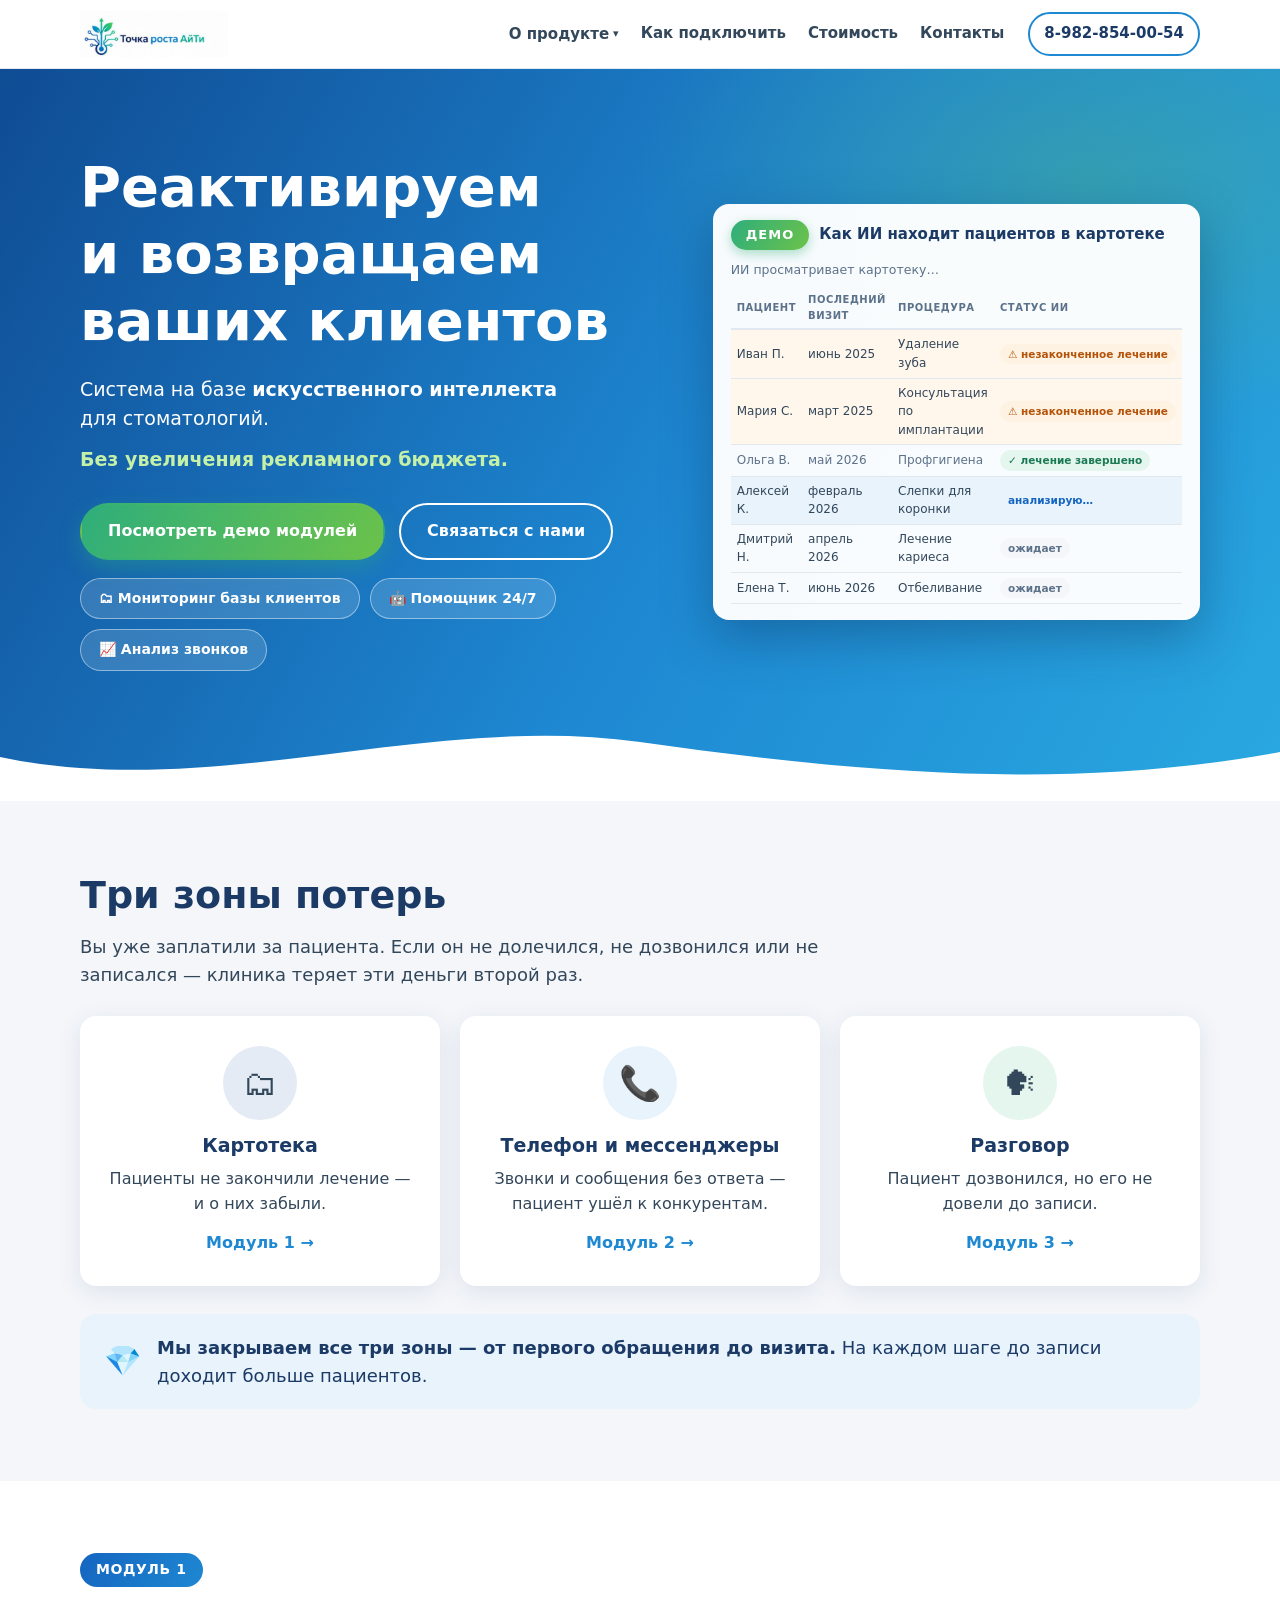
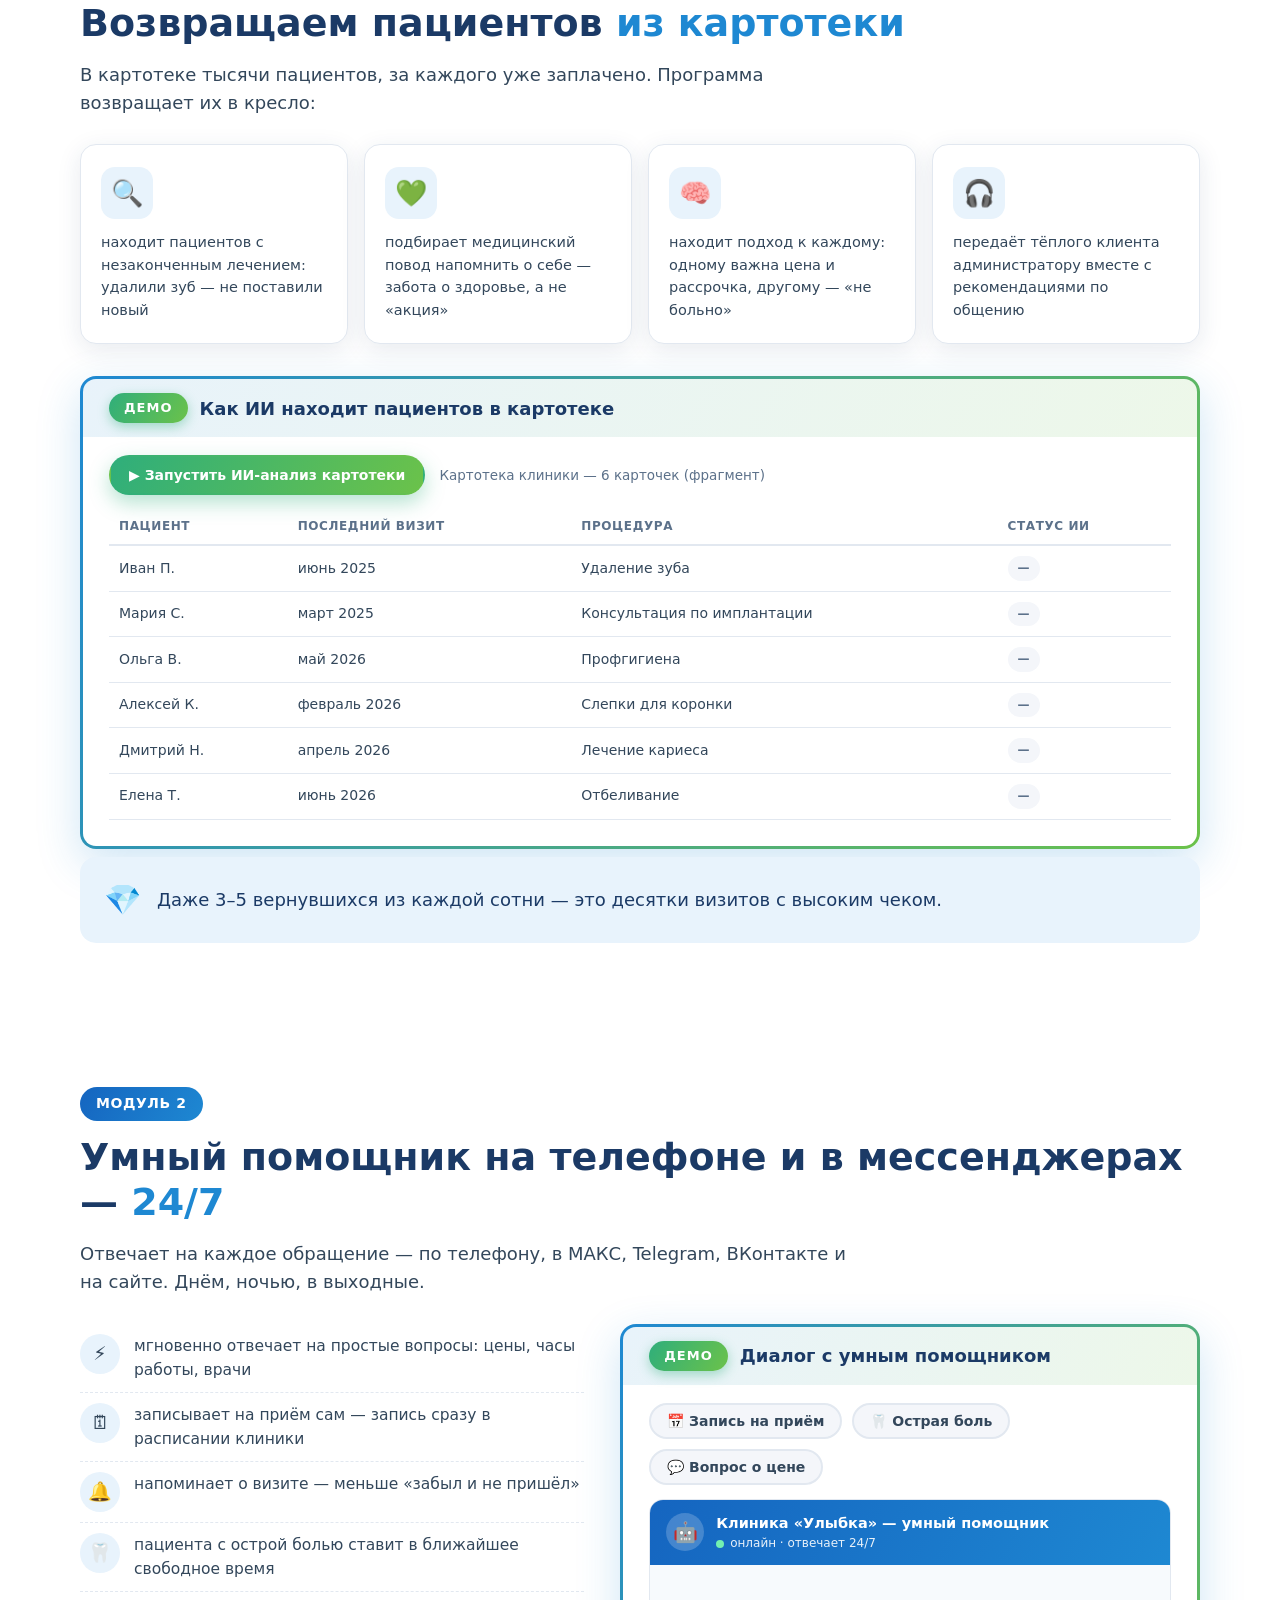
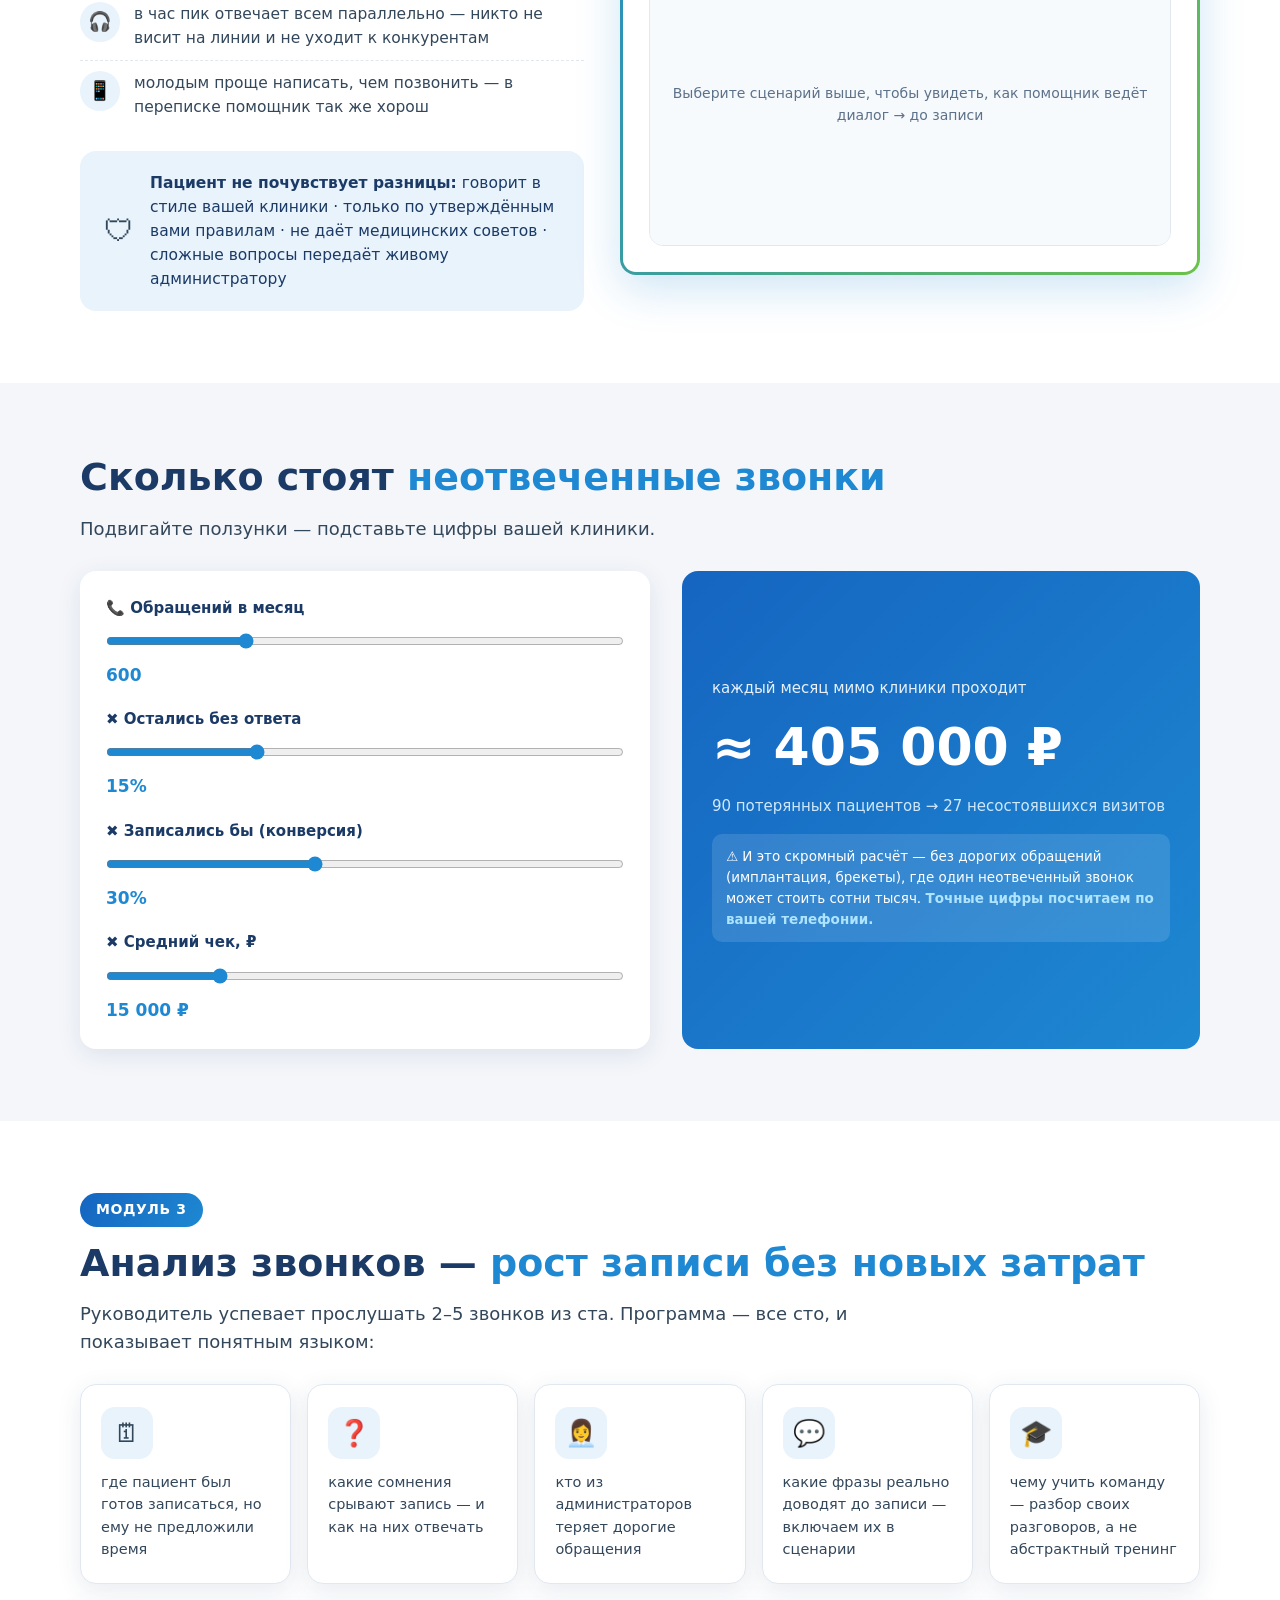
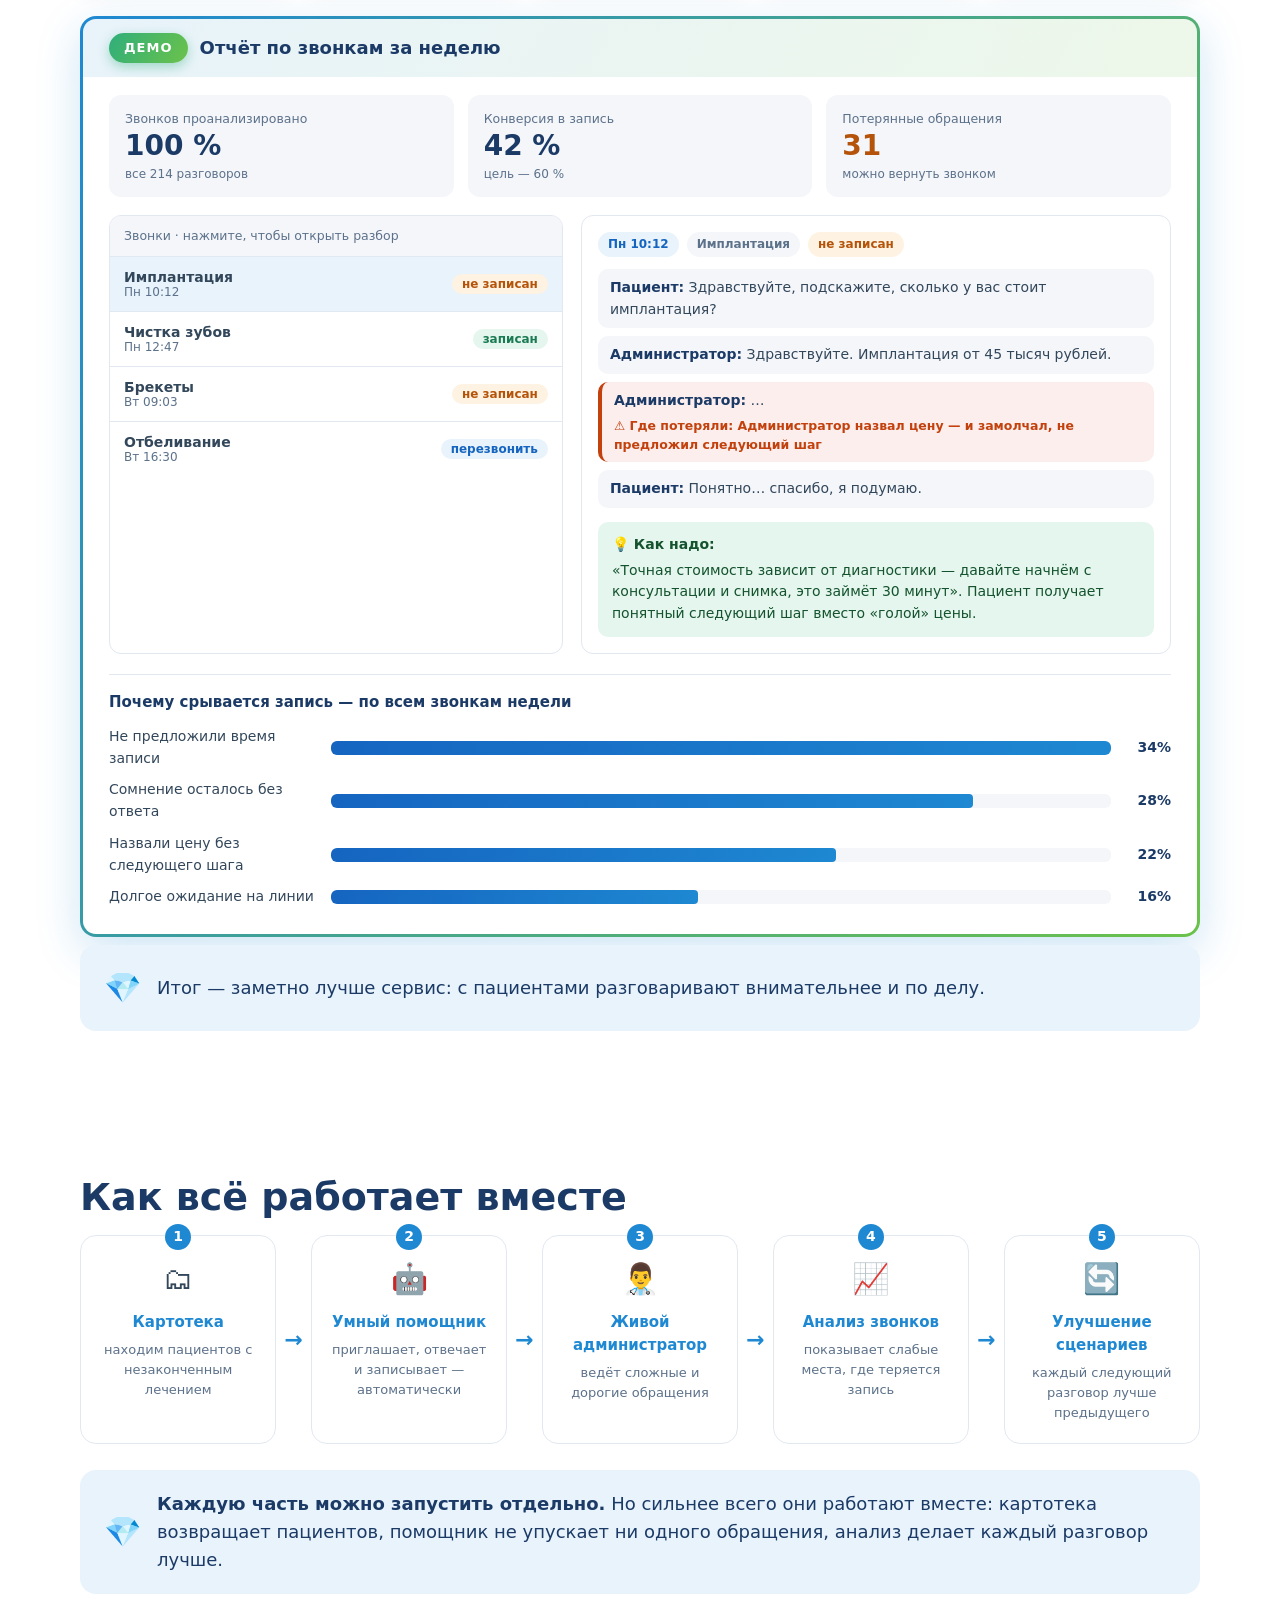
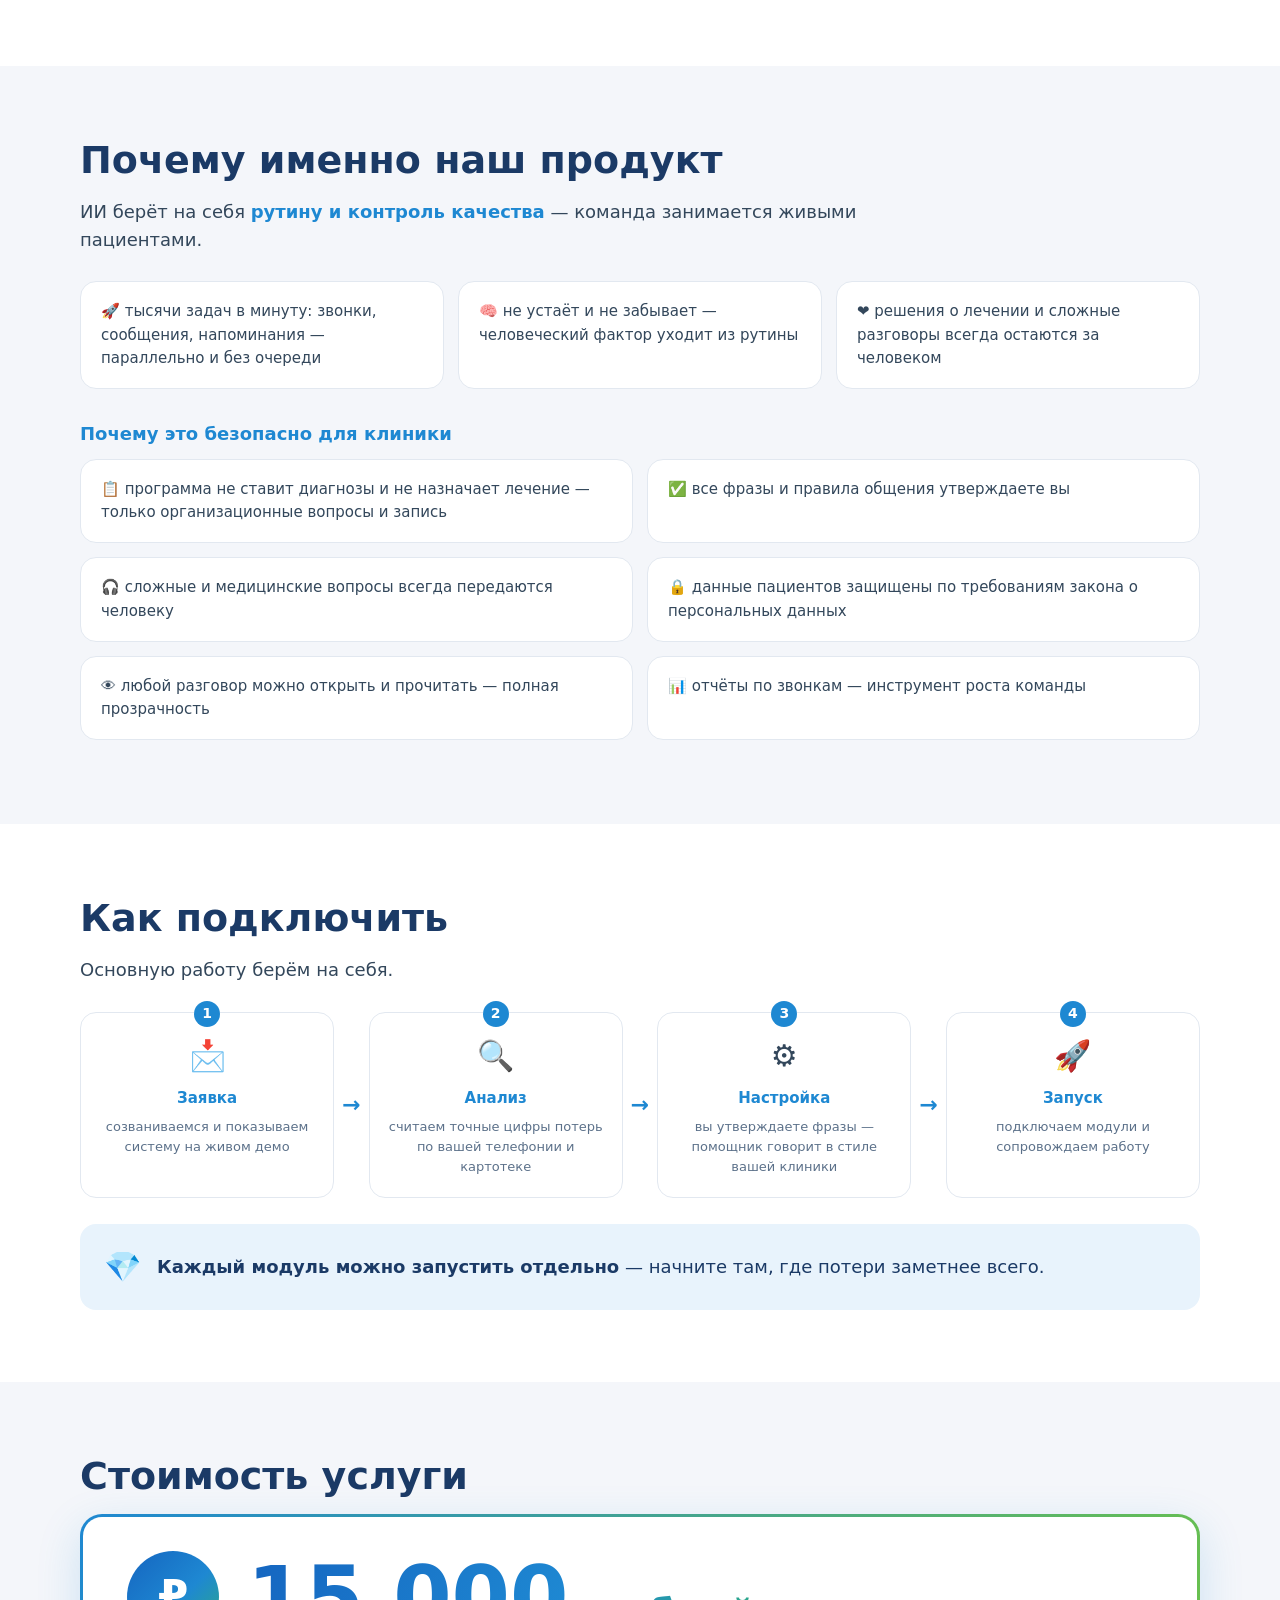
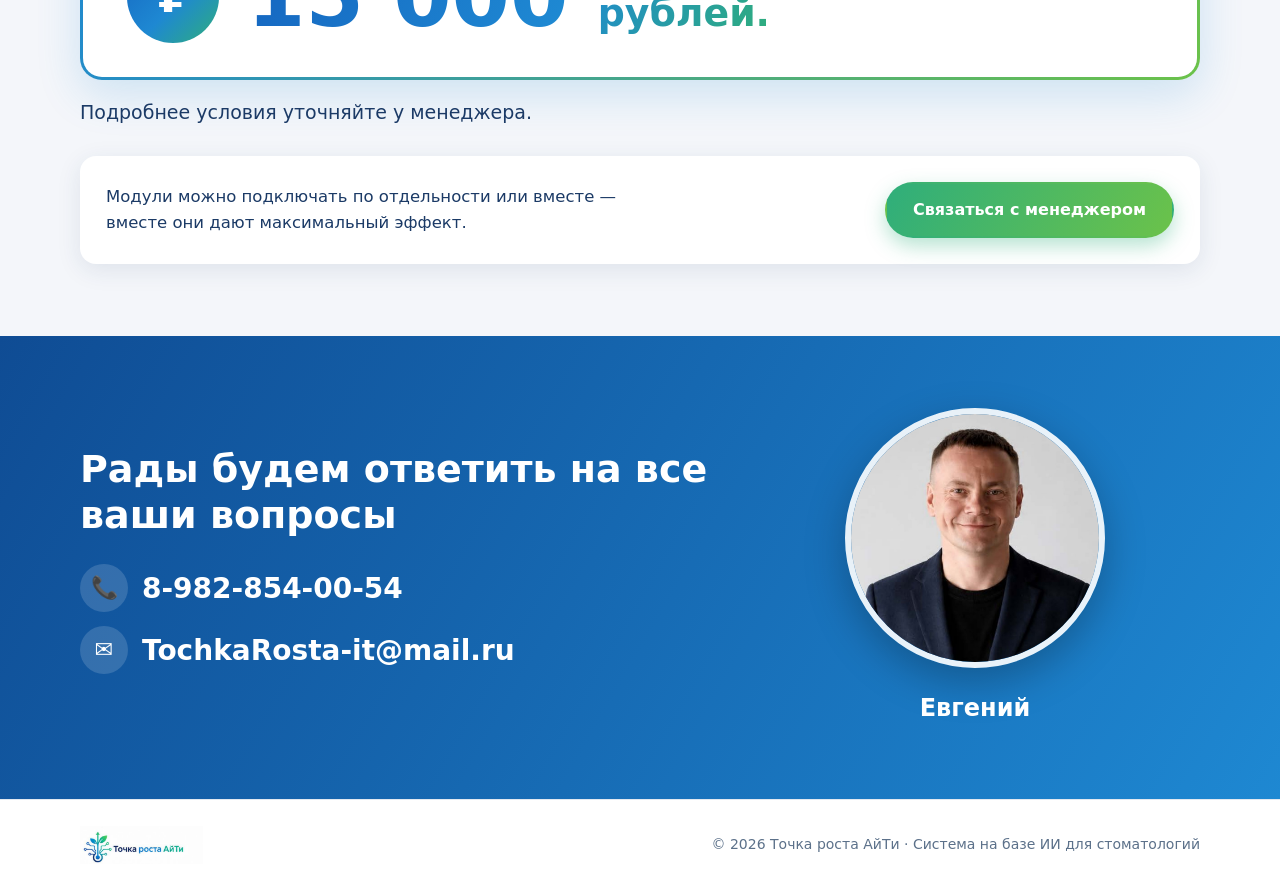
==== commit 10b0fbaa: "Автодемо в герое — точная копия демо модуля 1 с автопроигрыванием Та же таблица картотеки (Пациент /" ====
--- a/index.html
+++ b/index.html
@@ -55,11 +55,20 @@
     </div>
     <div class="hero-visual" aria-hidden="true">
       <div class="hero-demo">
-        <div class="hero-demo-head"><span class="demo-badge">Демо</span> ИИ-анализ картотеки</div>
-        <div class="hero-demo-rows" id="heroDemoRows"><!-- заполняется скриптом --></div>
-        <div class="hero-demo-msg" id="heroDemoMsg">
-          <div class="hdm-head">🤖 Сообщение для пациента готово</div>
-          <p id="heroDemoText"></p>
+        <div class="hero-demo-head"><span class="demo-badge">Демо</span> Как ИИ находит пациентов в картотеке</div>
+        <div class="demo1-status" id="heroStatus">Картотека клиники — 6 карточек (фрагмент)</div>
+        <table class="patients-table" id="heroTable">
+          <thead>
+            <tr><th>Пациент</th><th>Последний визит</th><th>Процедура</th><th>Статус ИИ</th></tr>
+          </thead>
+          <tbody><!-- заполняется скриптом --></tbody>
+        </table>
+        <div class="hero-result" id="heroResult" hidden>
+          <div class="patient-brief" id="heroBrief"></div>
+          <div class="ai-message">
+            <div class="ai-message-head"><span>🤖</span> Сообщение, которое подготовил ИИ</div>
+            <p id="heroMsgText" class="typewriter"></p>
+          </div>
         </div>
       </div>
     </div>
--- a/css/style.css
+++ b/css/style.css
@@ -135,35 +135,30 @@
 }
 .hero-chip:hover { background: rgba(255, 255, 255, .28); }
 
-/* автодемо в герое: ИИ-анализ картотеки «как видео» */
+/* автодемо в герое: демо модуля 1, проигрывается само */
 .hero-visual { position: relative; }
 .hero-demo {
   background: rgba(255, 255, 255, .97); border-radius: var(--radius);
-  box-shadow: 0 18px 50px rgba(9, 40, 80, .35); padding: 18px 20px;
+  box-shadow: 0 18px 50px rgba(9, 40, 80, .35); padding: 16px 18px;
   animation: floaty 6s ease-in-out infinite;
+  color: var(--ink); /* сброс белого цвета текста героя */
 }
 @keyframes floaty { 0%, 100% { transform: translateY(0); } 50% { transform: translateY(-7px); } }
 .hero-demo-head {
   display: flex; align-items: center; gap: 10px; color: var(--navy);
-  font-weight: 700; font-size: 15px; margin-bottom: 14px;
-}
-.hero-demo-rows { display: grid; gap: 8px; }
-.hd-row {
-  display: grid; grid-template-columns: 1fr auto; align-items: center; gap: 10px;
-  background: var(--bg); border-radius: 10px; padding: 9px 12px;
-  font-size: 13.5px; color: var(--ink); transition: background .3s;
-}
-.hd-row small { color: var(--ink-soft); display: block; font-size: 12px; }
-.hd-row.scanning { background: var(--blue-light); }
-.hd-row.flag { background: #fff3e0; }
-.hero-demo-msg {
-  margin-top: 12px; background: var(--blue-light); border-radius: 12px; padding: 12px 14px;
-  opacity: 0; transform: translateY(6px); transition: opacity .35s, transform .35s;
-  min-height: 96px;
-}
-.hero-demo-msg.show { opacity: 1; transform: none; }
-.hdm-head { font-weight: 700; color: var(--navy); font-size: 13px; margin-bottom: 6px; }
-.hero-demo-msg p { font-size: 13.5px; color: var(--navy); line-height: 1.45; }
+  font-weight: 700; font-size: 15px; margin-bottom: 10px;
+}
+.hero-demo .demo1-status { display: block; margin-bottom: 8px; font-size: 12.5px; }
+/* компактная версия той же таблицы и разбора, что в модуле 1 */
+.hero-demo .patients-table { font-size: 12px; }
+.hero-demo .patients-table th { padding: 5px 6px; font-size: 10px; }
+.hero-demo .patients-table td { padding: 5px 6px; }
+.hero-demo .badge { font-size: 10.5px; padding: 2px 8px; }
+.hero-result { margin-top: 12px; border-top: 2px solid var(--line); padding-top: 10px; }
+.hero-demo .patient-brief { font-size: 12px; gap: 3px; margin-bottom: 10px; }
+.hero-demo .ai-message { padding: 10px 12px; }
+.hero-demo .ai-message-head { font-size: 12px; margin-bottom: 5px; }
+.hero-demo .ai-message p { font-size: 12.5px; min-height: 36px; }
 
 .wave { position: absolute; left: 0; right: 0; bottom: -1px; line-height: 0; }
 .wave svg { width: 100%; height: 90px; display: block; }
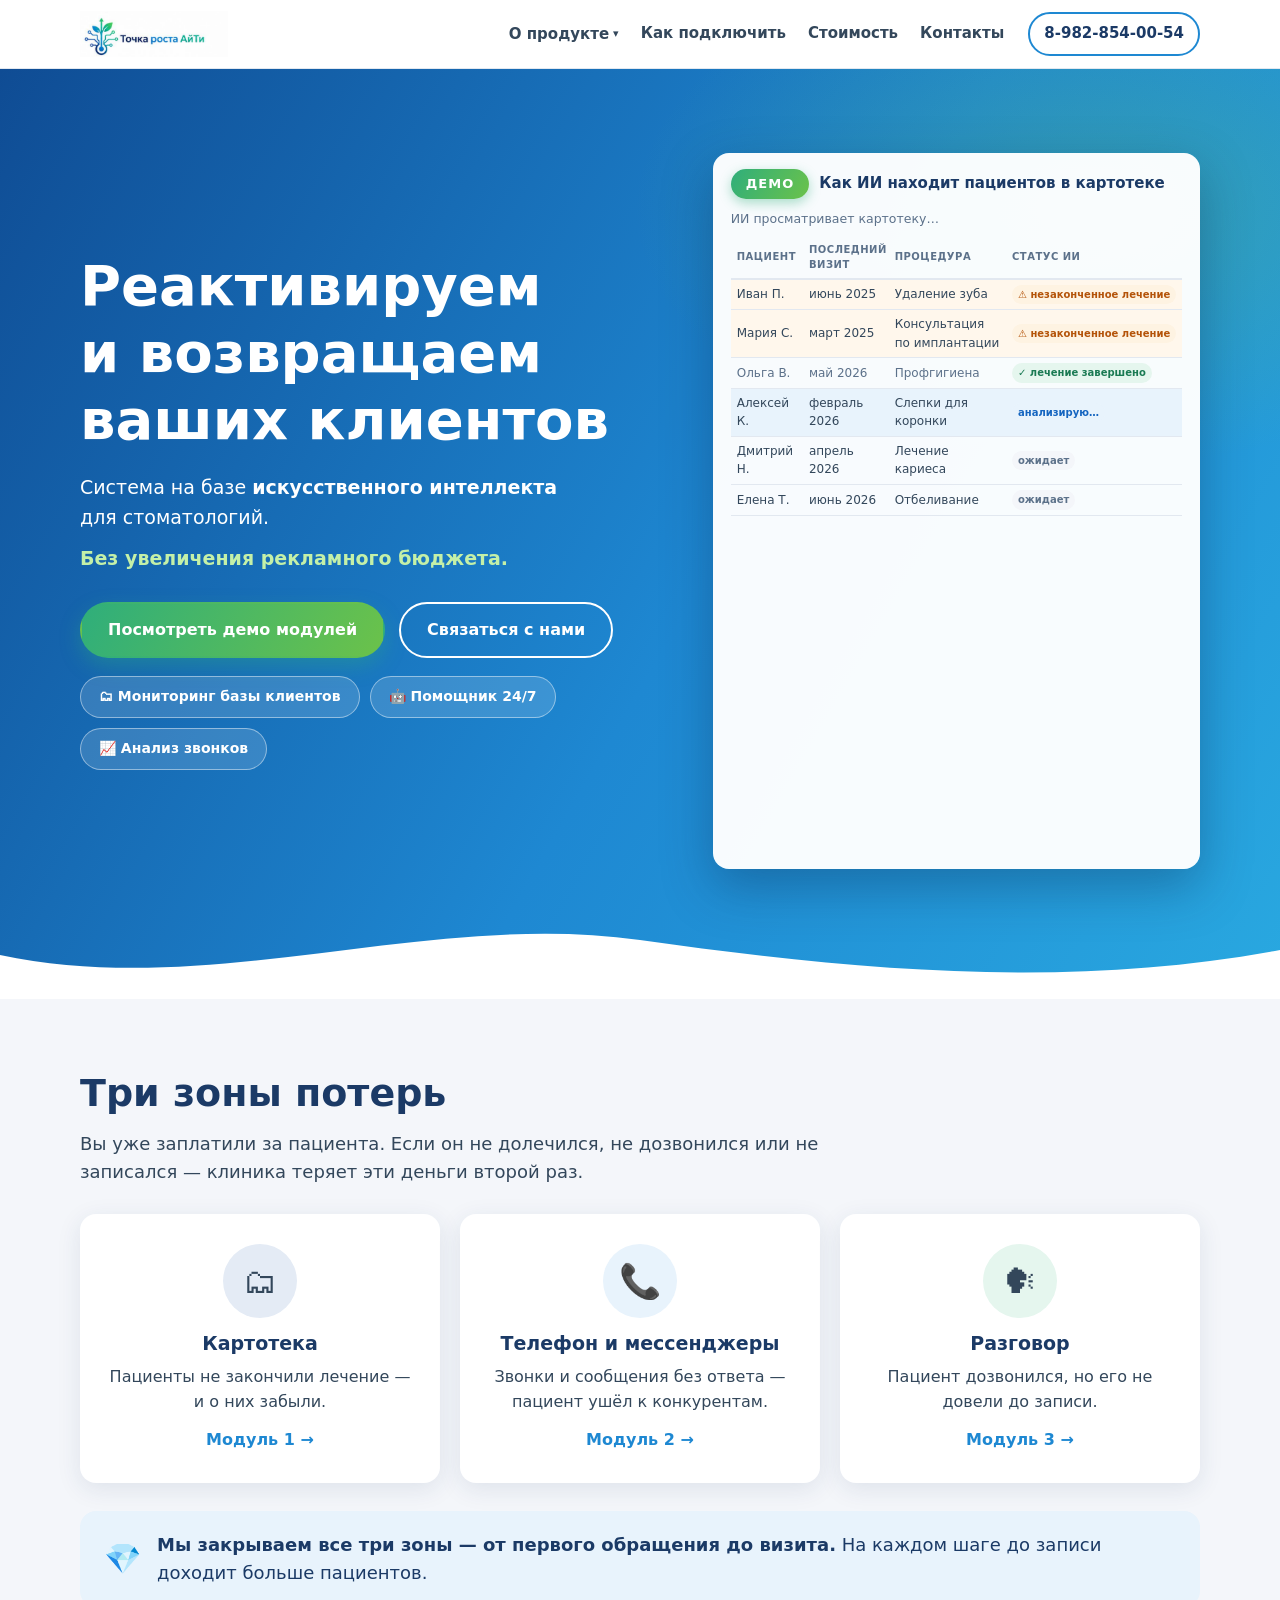
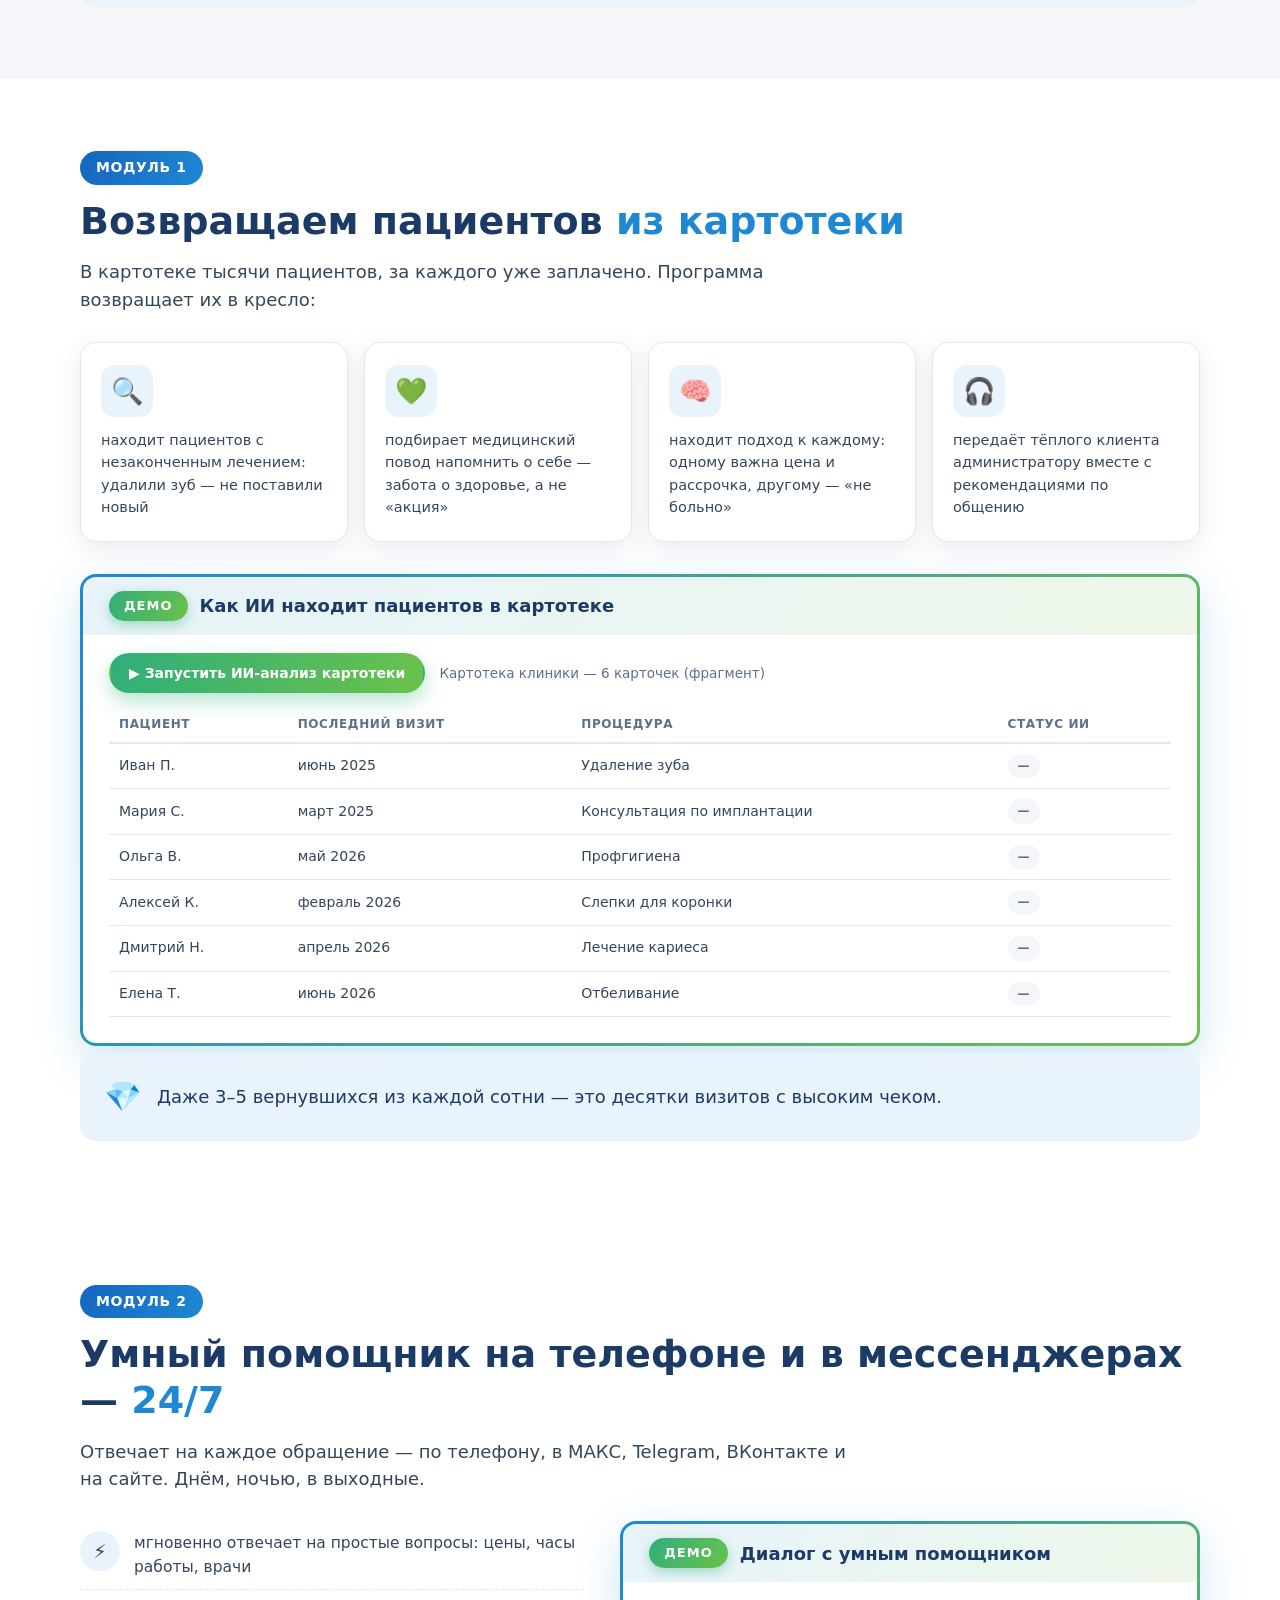
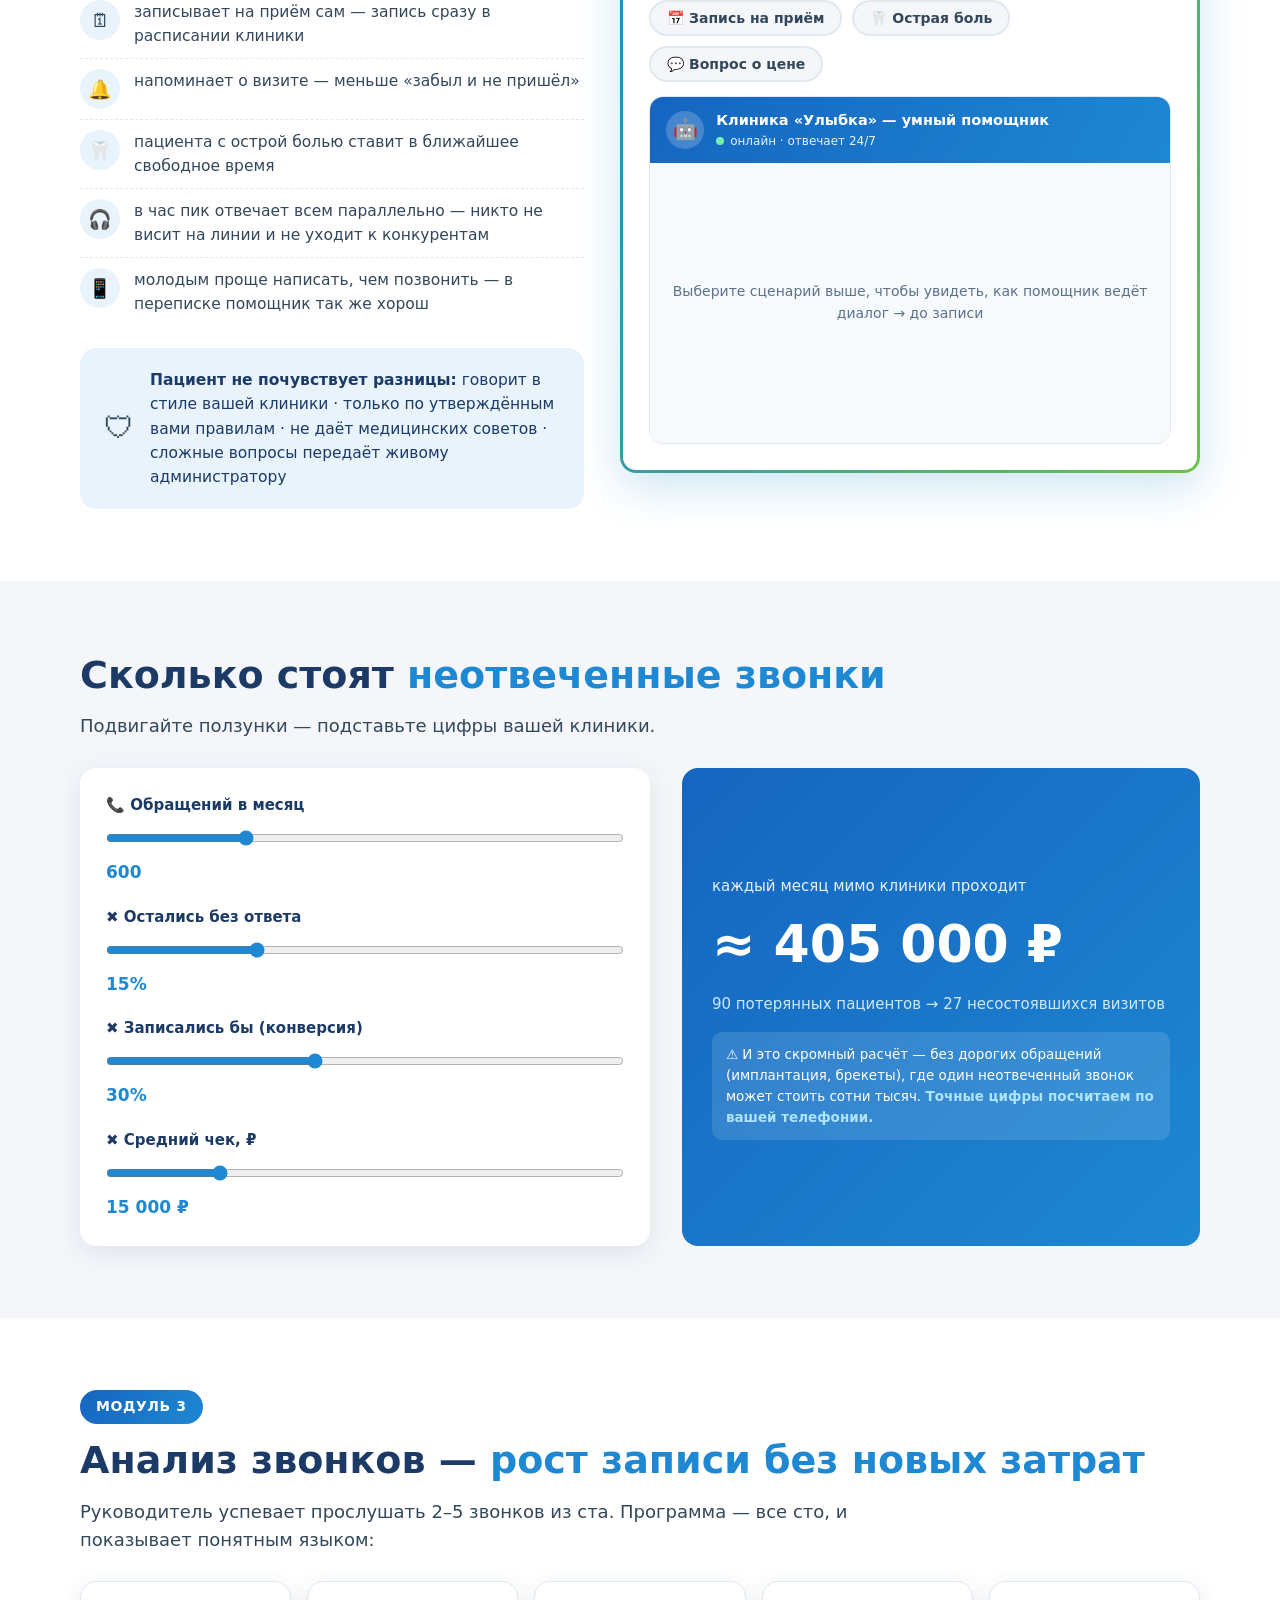
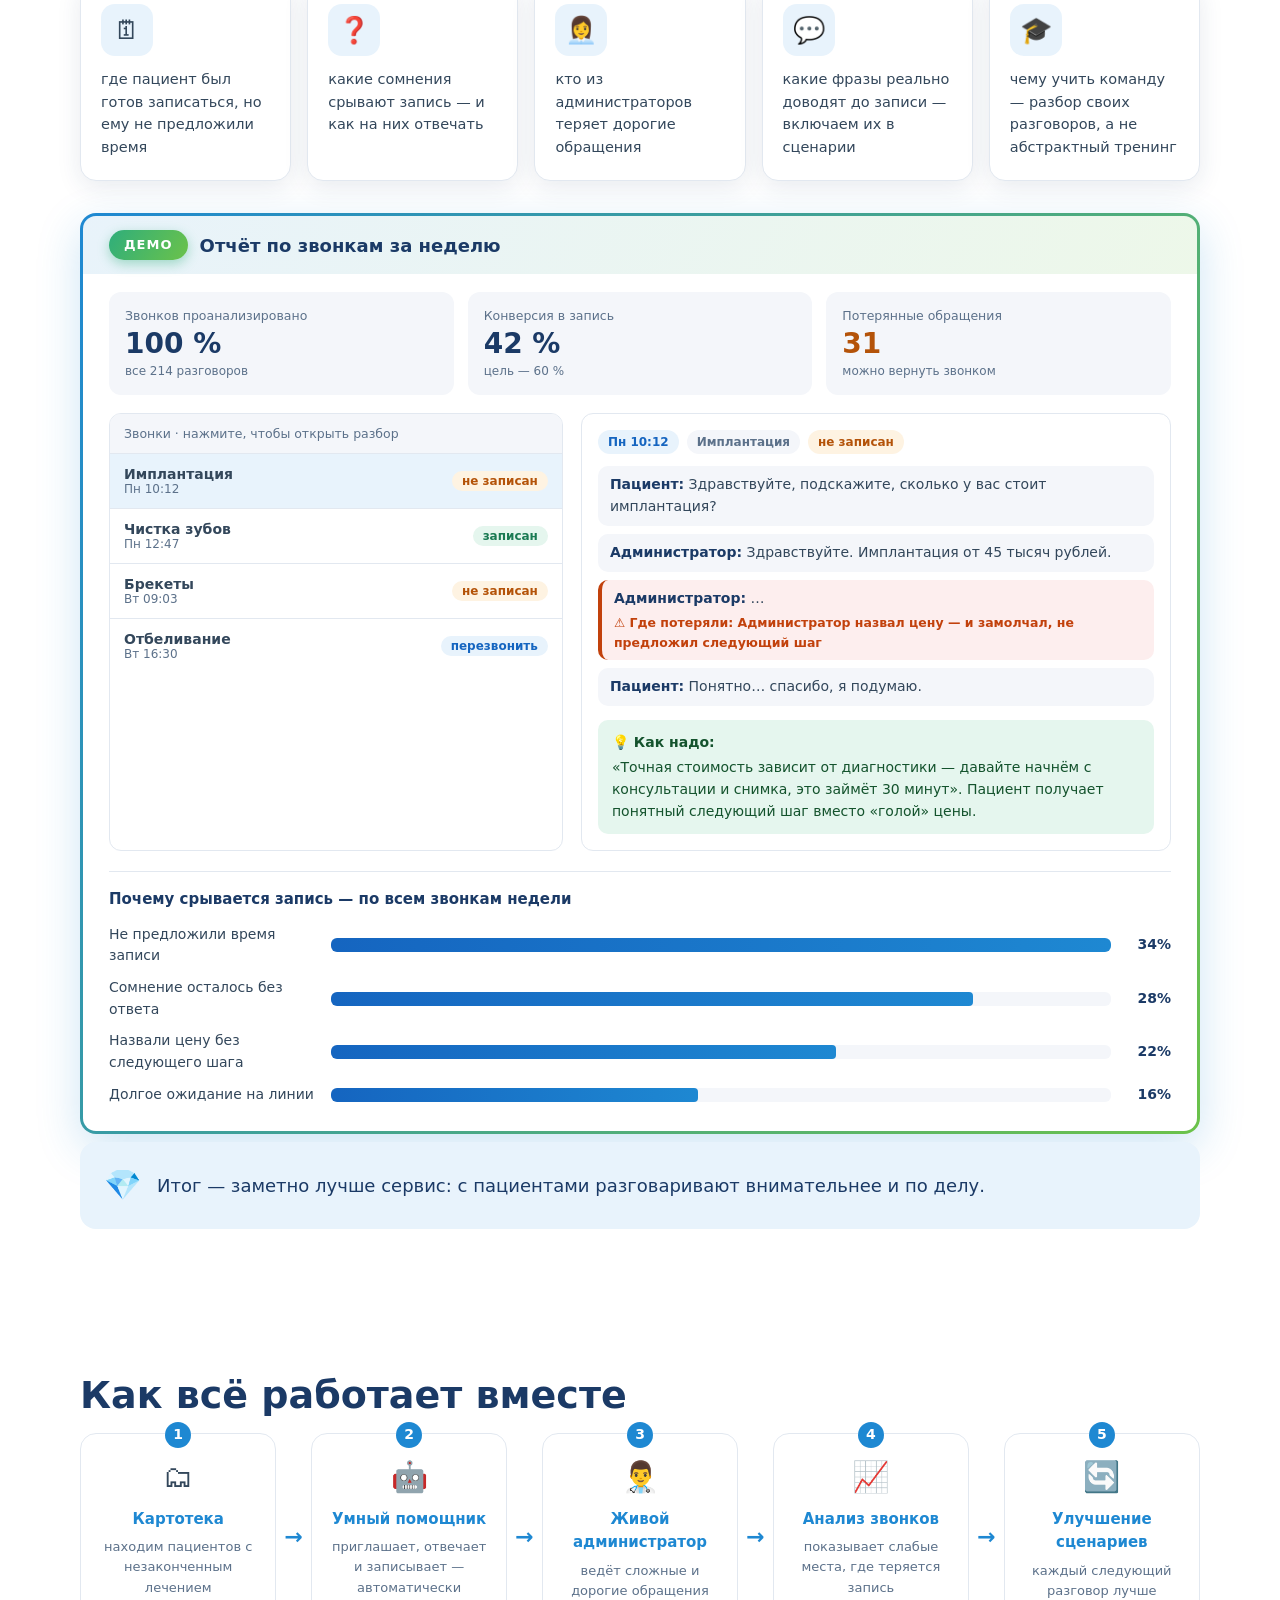
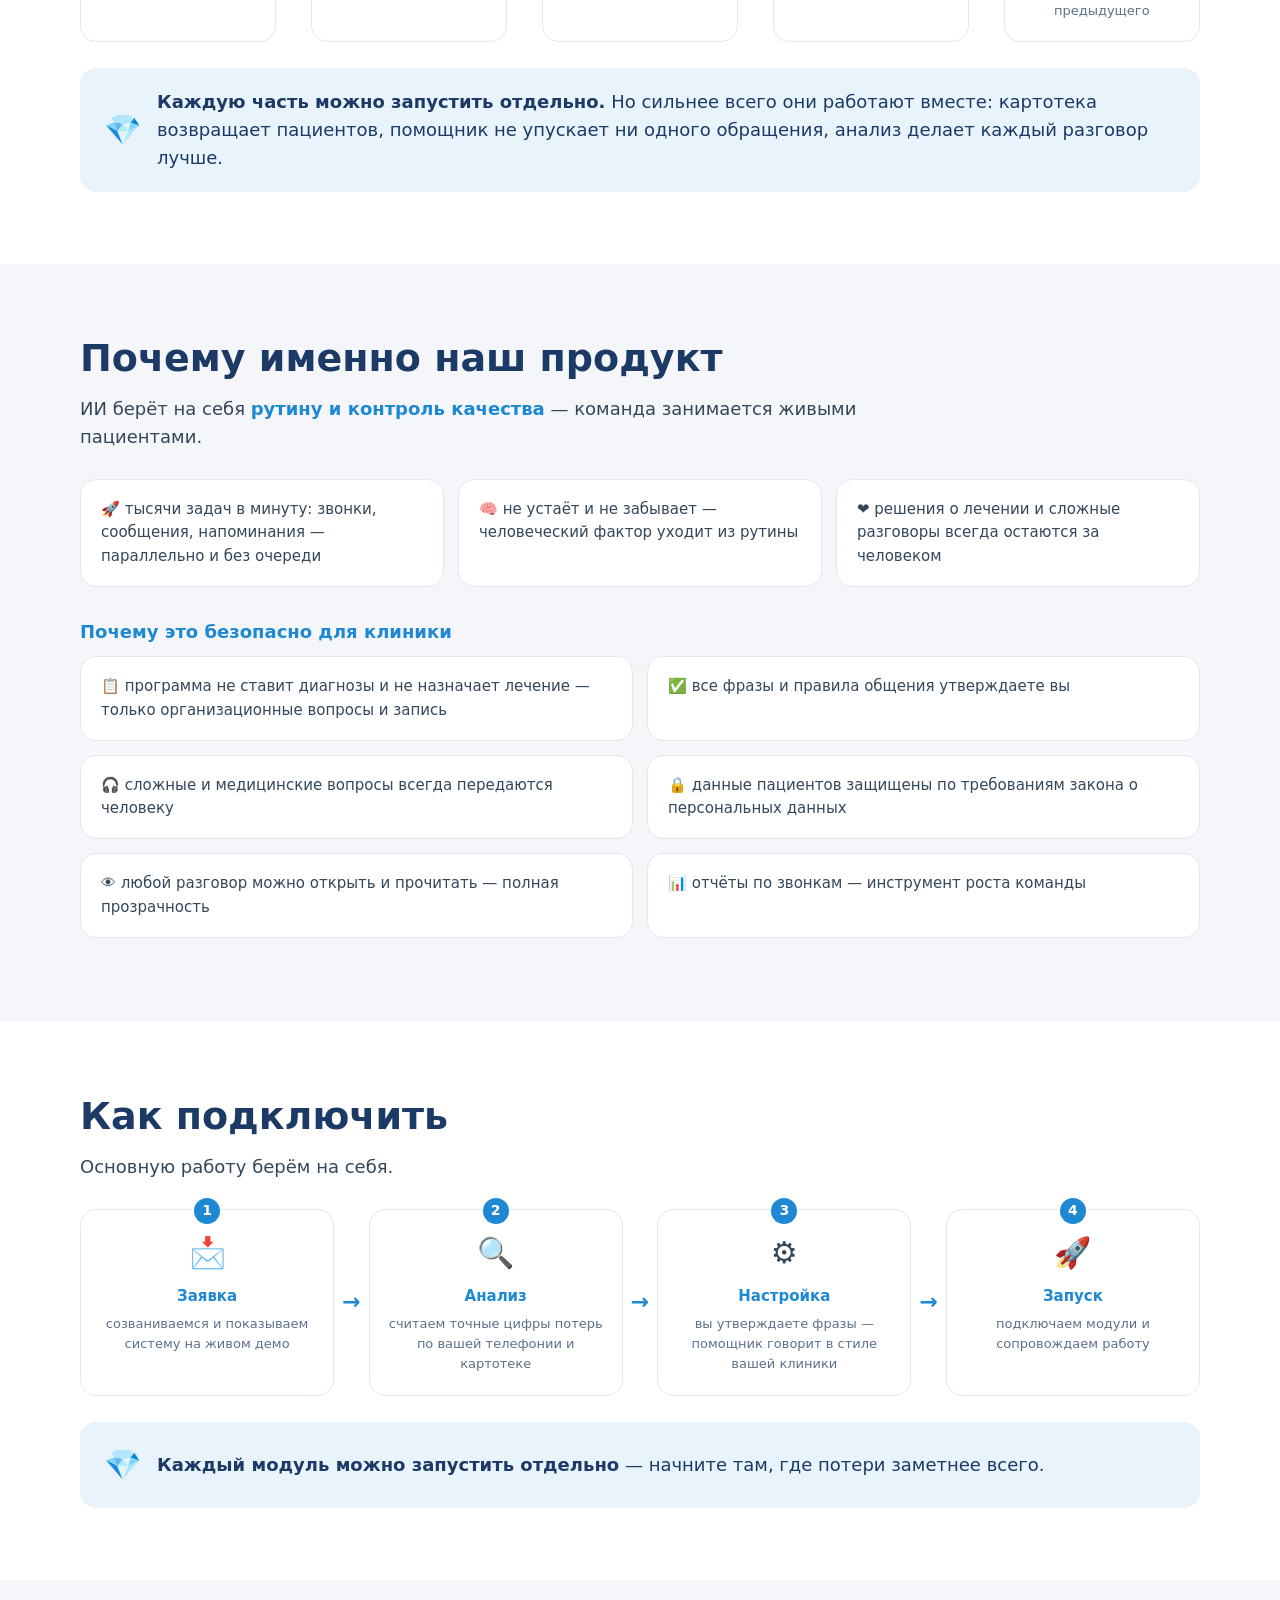
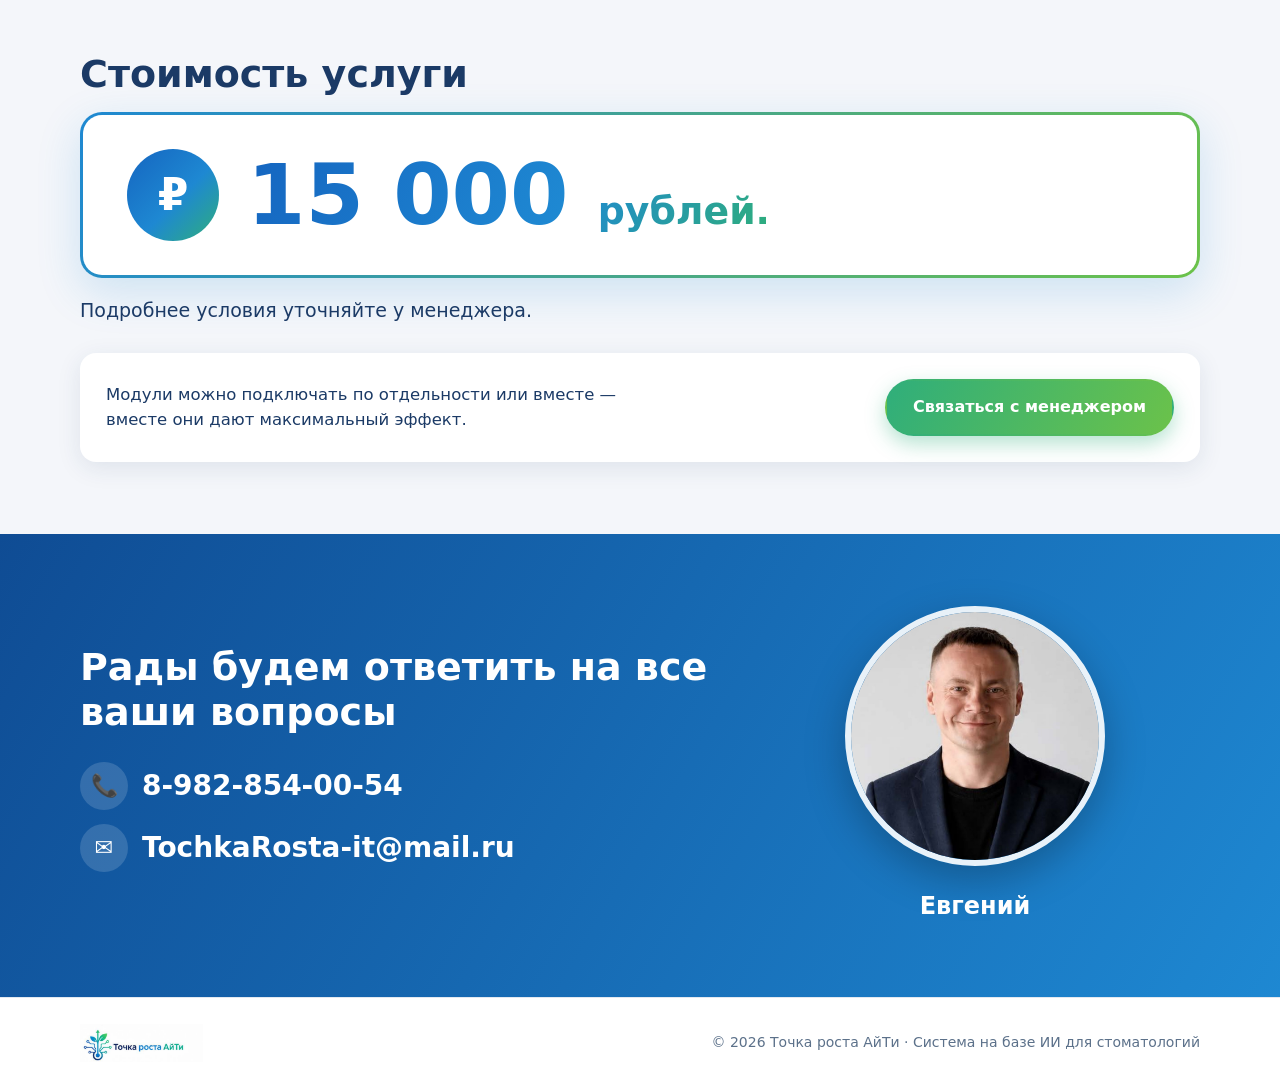
==== commit 6ec16a95: "Зафиксировать размер окна автодемо в герое Таблица переведена на фиксированные ширины колонок (смена" ====
--- a/index.html
+++ b/index.html
@@ -63,7 +63,7 @@
           </thead>
           <tbody><!-- заполняется скриптом --></tbody>
         </table>
-        <div class="hero-result" id="heroResult" hidden>
+        <div class="hero-result" id="heroResult">
           <div class="patient-brief" id="heroBrief"></div>
           <div class="ai-message">
             <div class="ai-message-head"><span>🤖</span> Сообщение, которое подготовил ИИ</div>
--- a/css/style.css
+++ b/css/style.css
@@ -150,11 +150,18 @@
 }
 .hero-demo .demo1-status { display: block; margin-bottom: 8px; font-size: 12.5px; }
 /* компактная версия той же таблицы и разбора, что в модуле 1 */
-.hero-demo .patients-table { font-size: 12px; }
+.hero-demo .patients-table { font-size: 12px; table-layout: fixed; }
 .hero-demo .patients-table th { padding: 5px 6px; font-size: 10px; }
-.hero-demo .patients-table td { padding: 5px 6px; }
-.hero-demo .badge { font-size: 10.5px; padding: 2px 8px; }
-.hero-result { margin-top: 12px; border-top: 2px solid var(--line); padding-top: 10px; }
+.hero-demo .patients-table td { padding: 5px 6px; vertical-align: middle; }
+/* фиксированные ширины колонок: смена статуса не двигает таблицу */
+.hero-demo .patients-table th:nth-child(1) { width: 16%; }
+.hero-demo .patients-table th:nth-child(2) { width: 19%; }
+.hero-demo .patients-table th:nth-child(3) { width: 26%; }
+.hero-demo .patients-table th:nth-child(4) { width: 39%; }
+.hero-demo .badge { font-size: 10px; padding: 2px 6px; }
+/* место под разбор зарезервировано заранее (min-height ставит скрипт) */
+.hero-result { margin-top: 12px; border-top: 2px solid var(--line); padding-top: 10px; visibility: hidden; }
+.hero-result.show { visibility: visible; }
 .hero-demo .patient-brief { font-size: 12px; gap: 3px; margin-bottom: 10px; }
 .hero-demo .ai-message { padding: 10px 12px; }
 .hero-demo .ai-message-head { font-size: 12px; margin-bottom: 5px; }
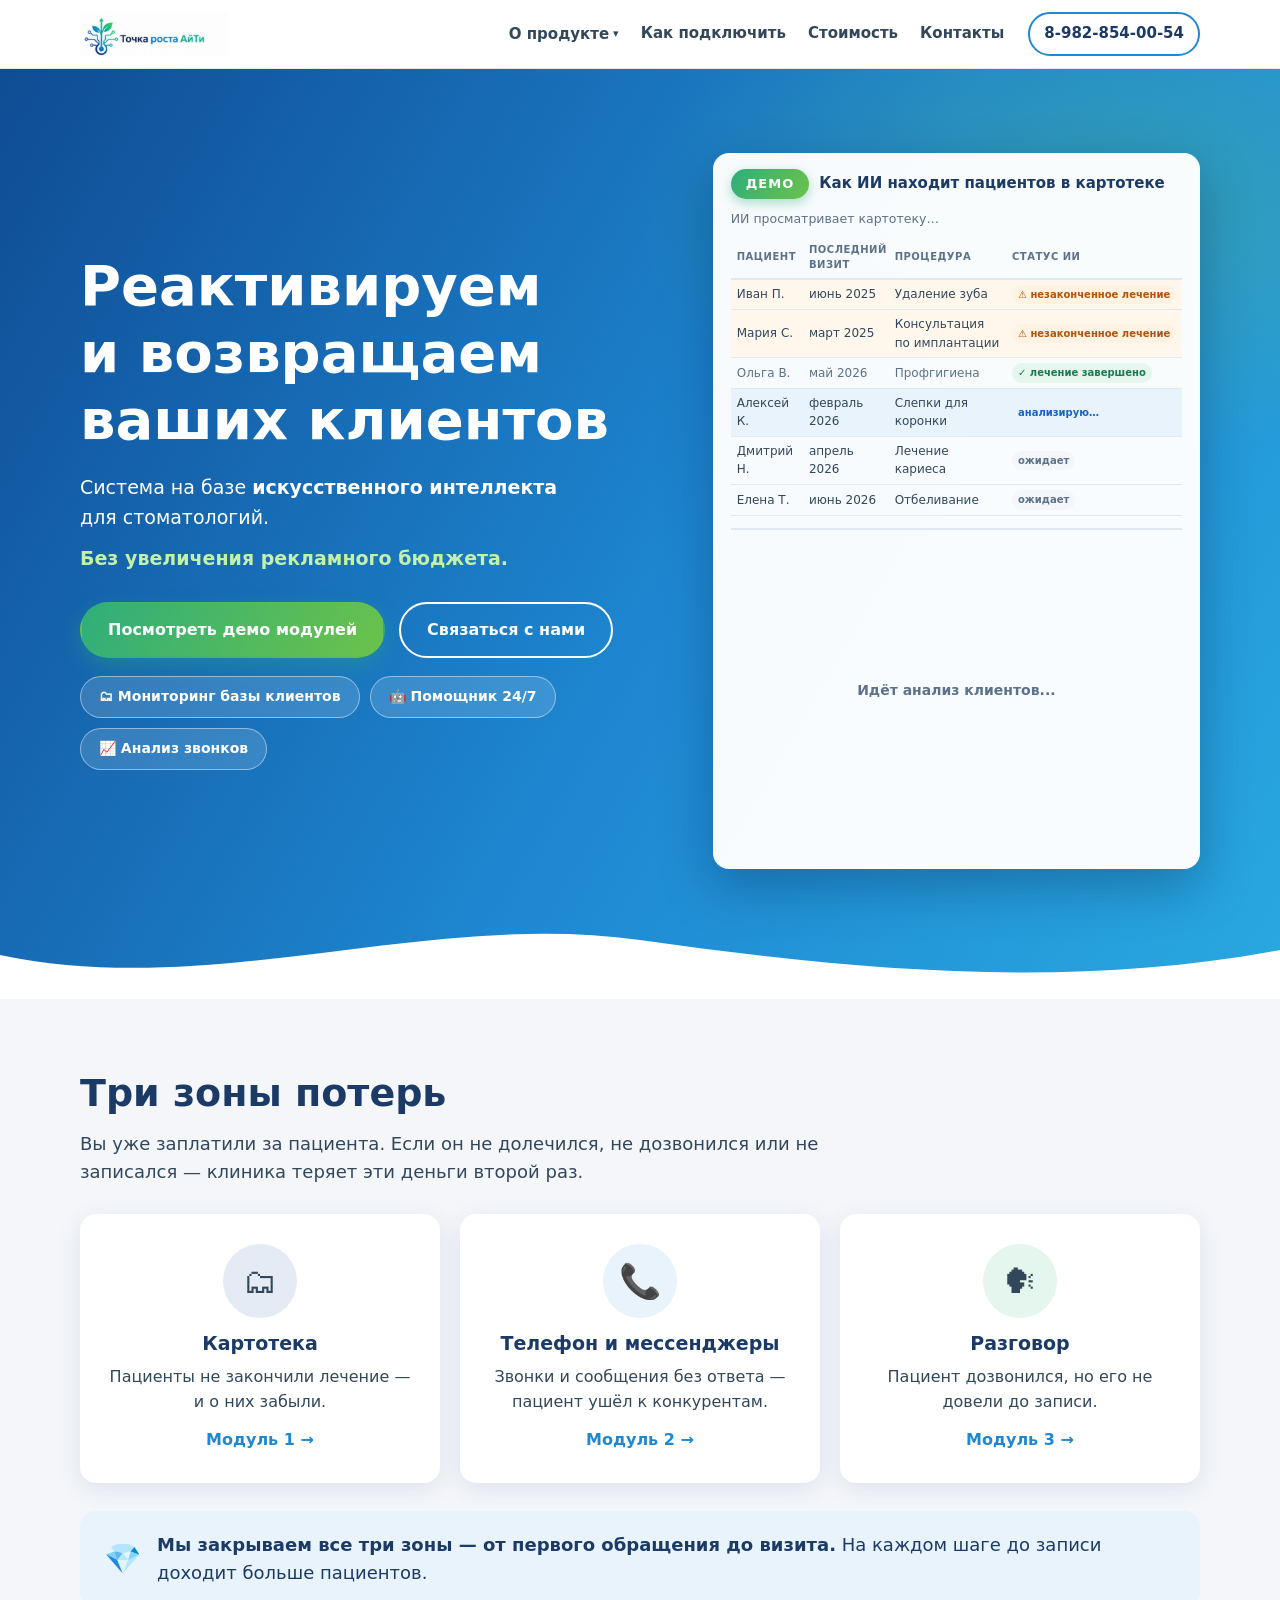
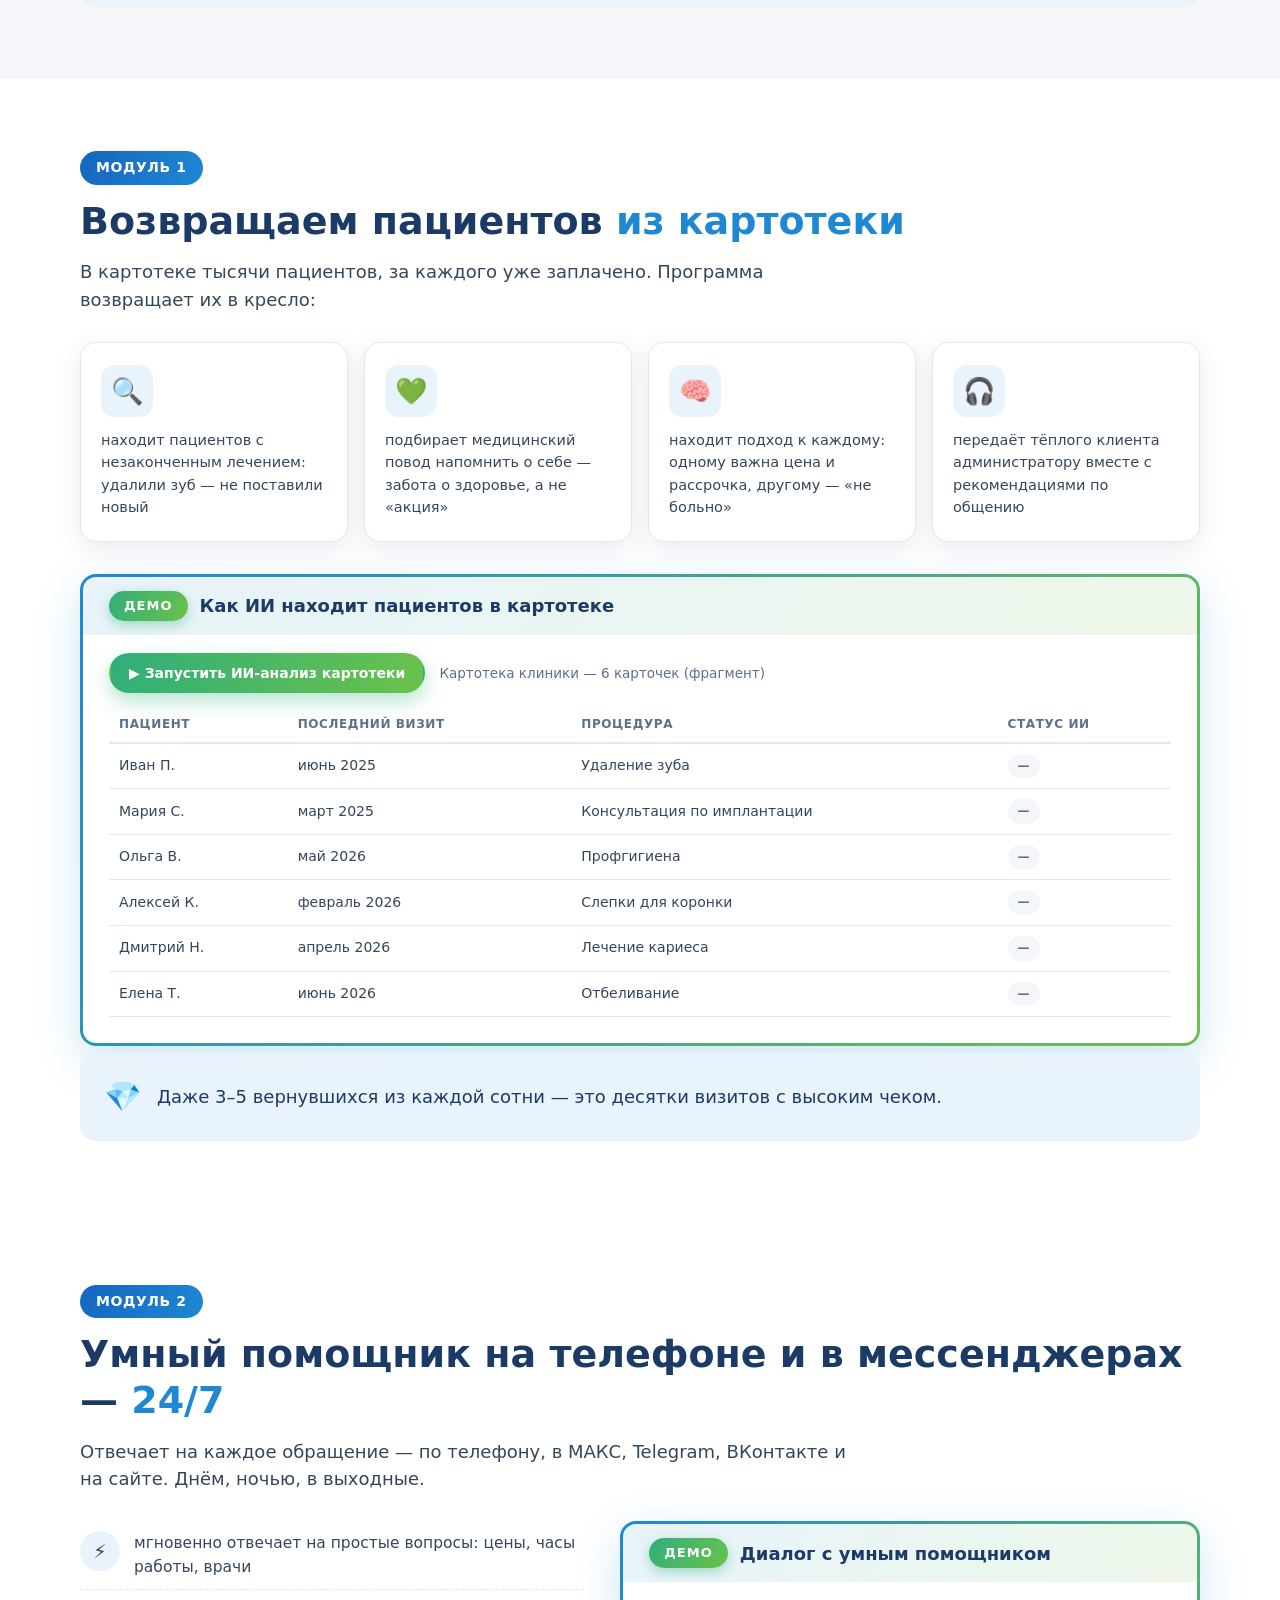
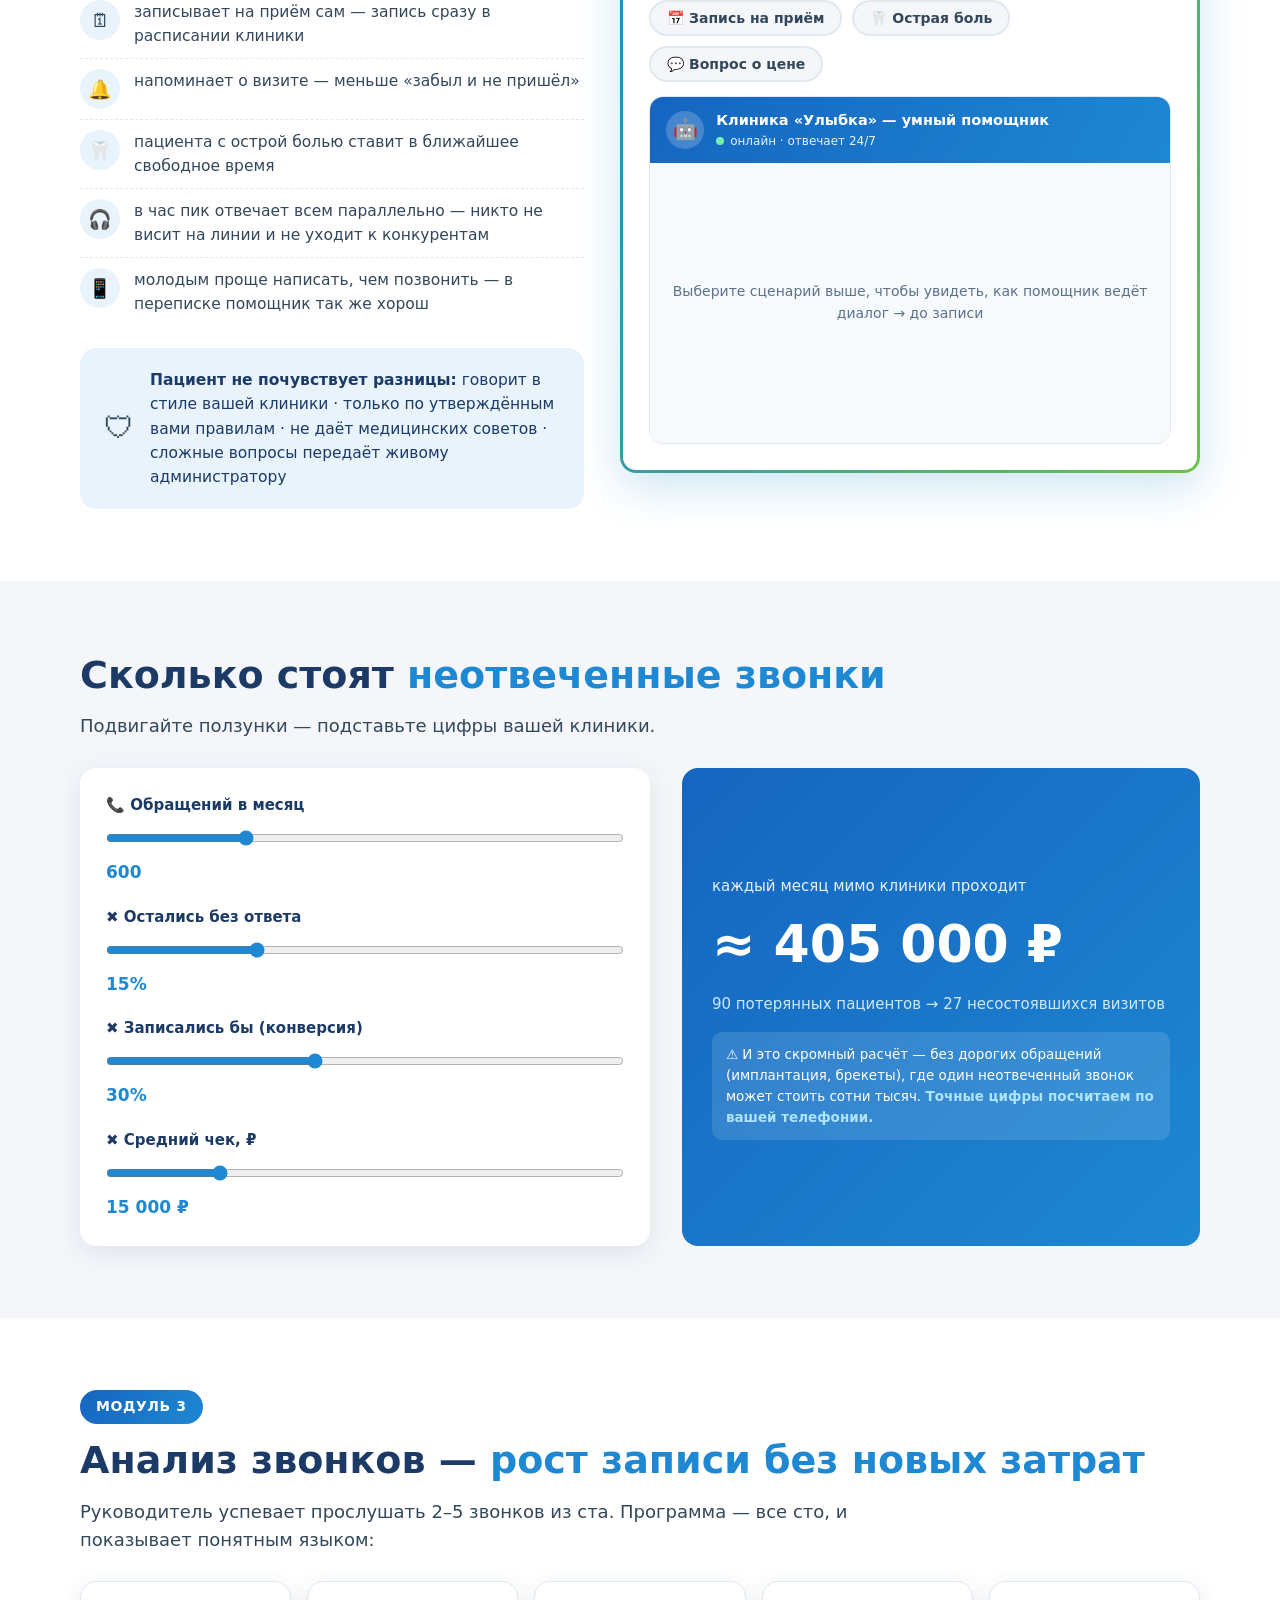
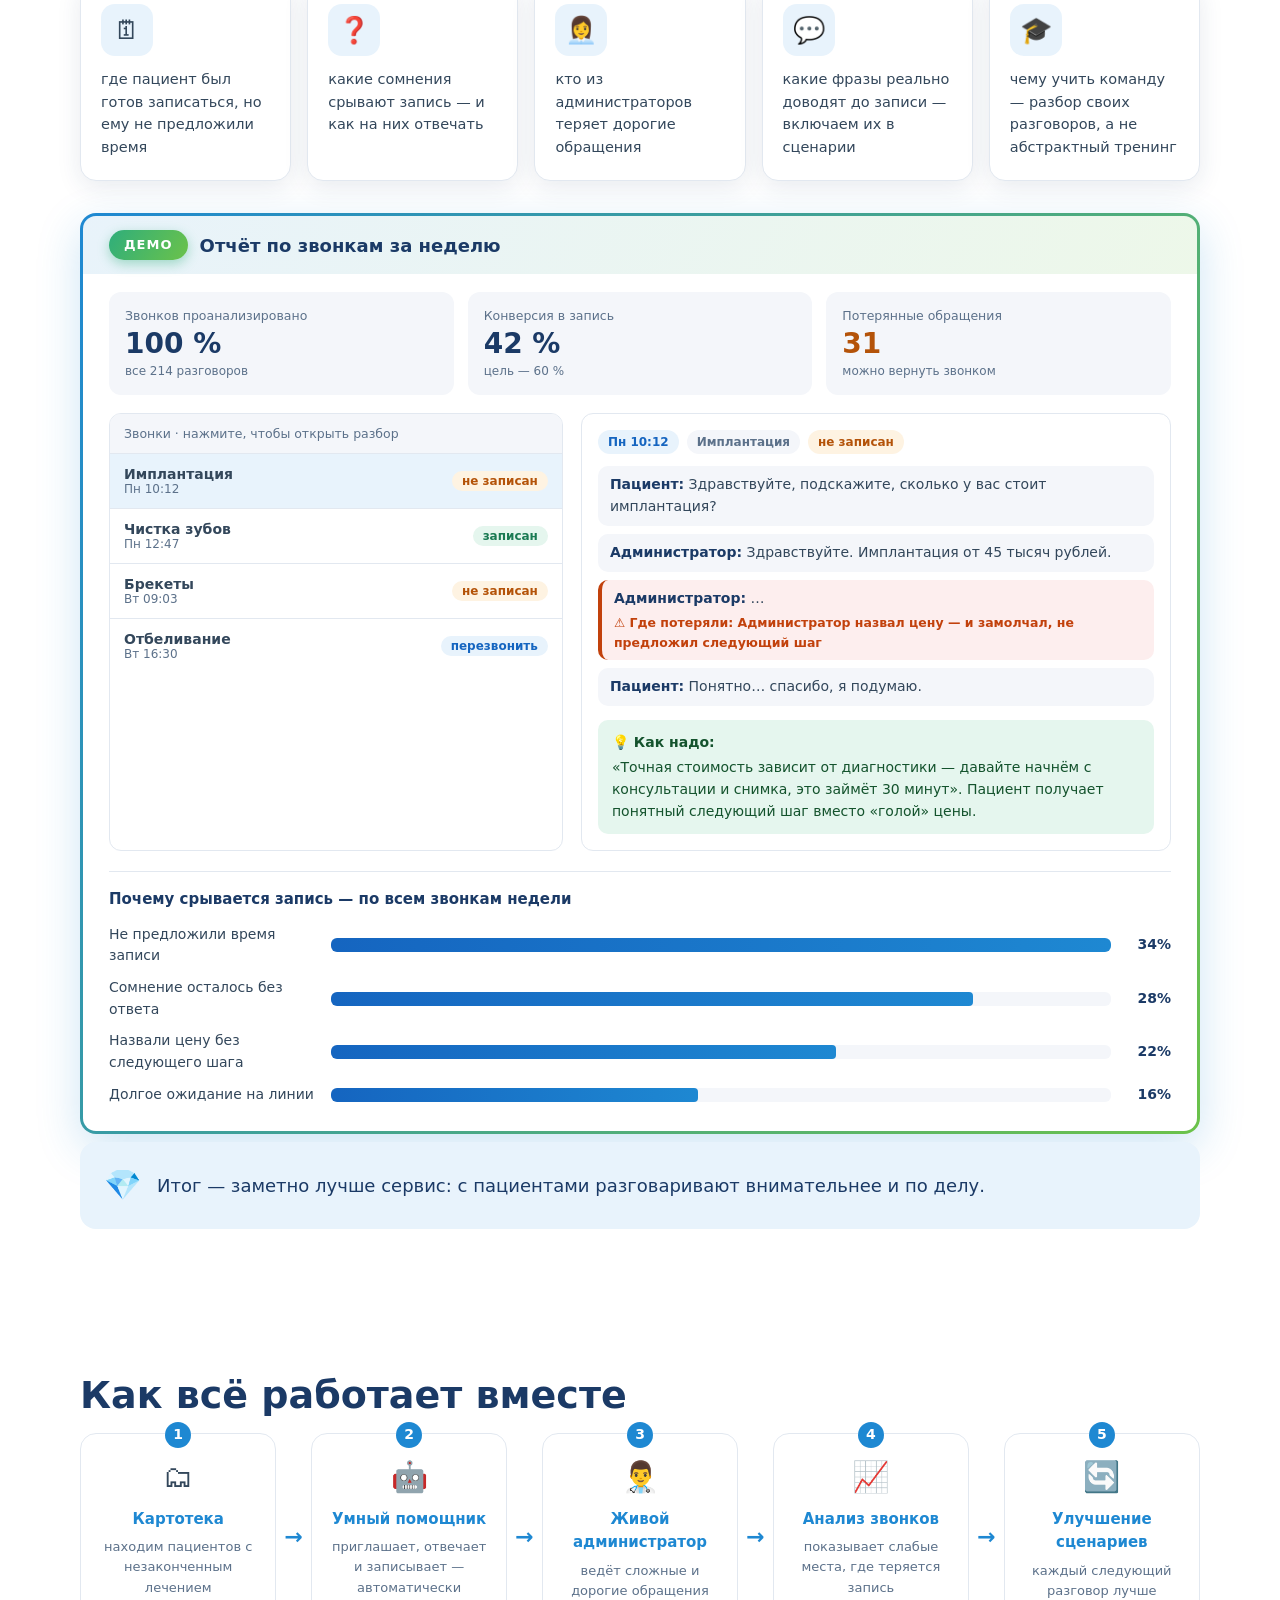
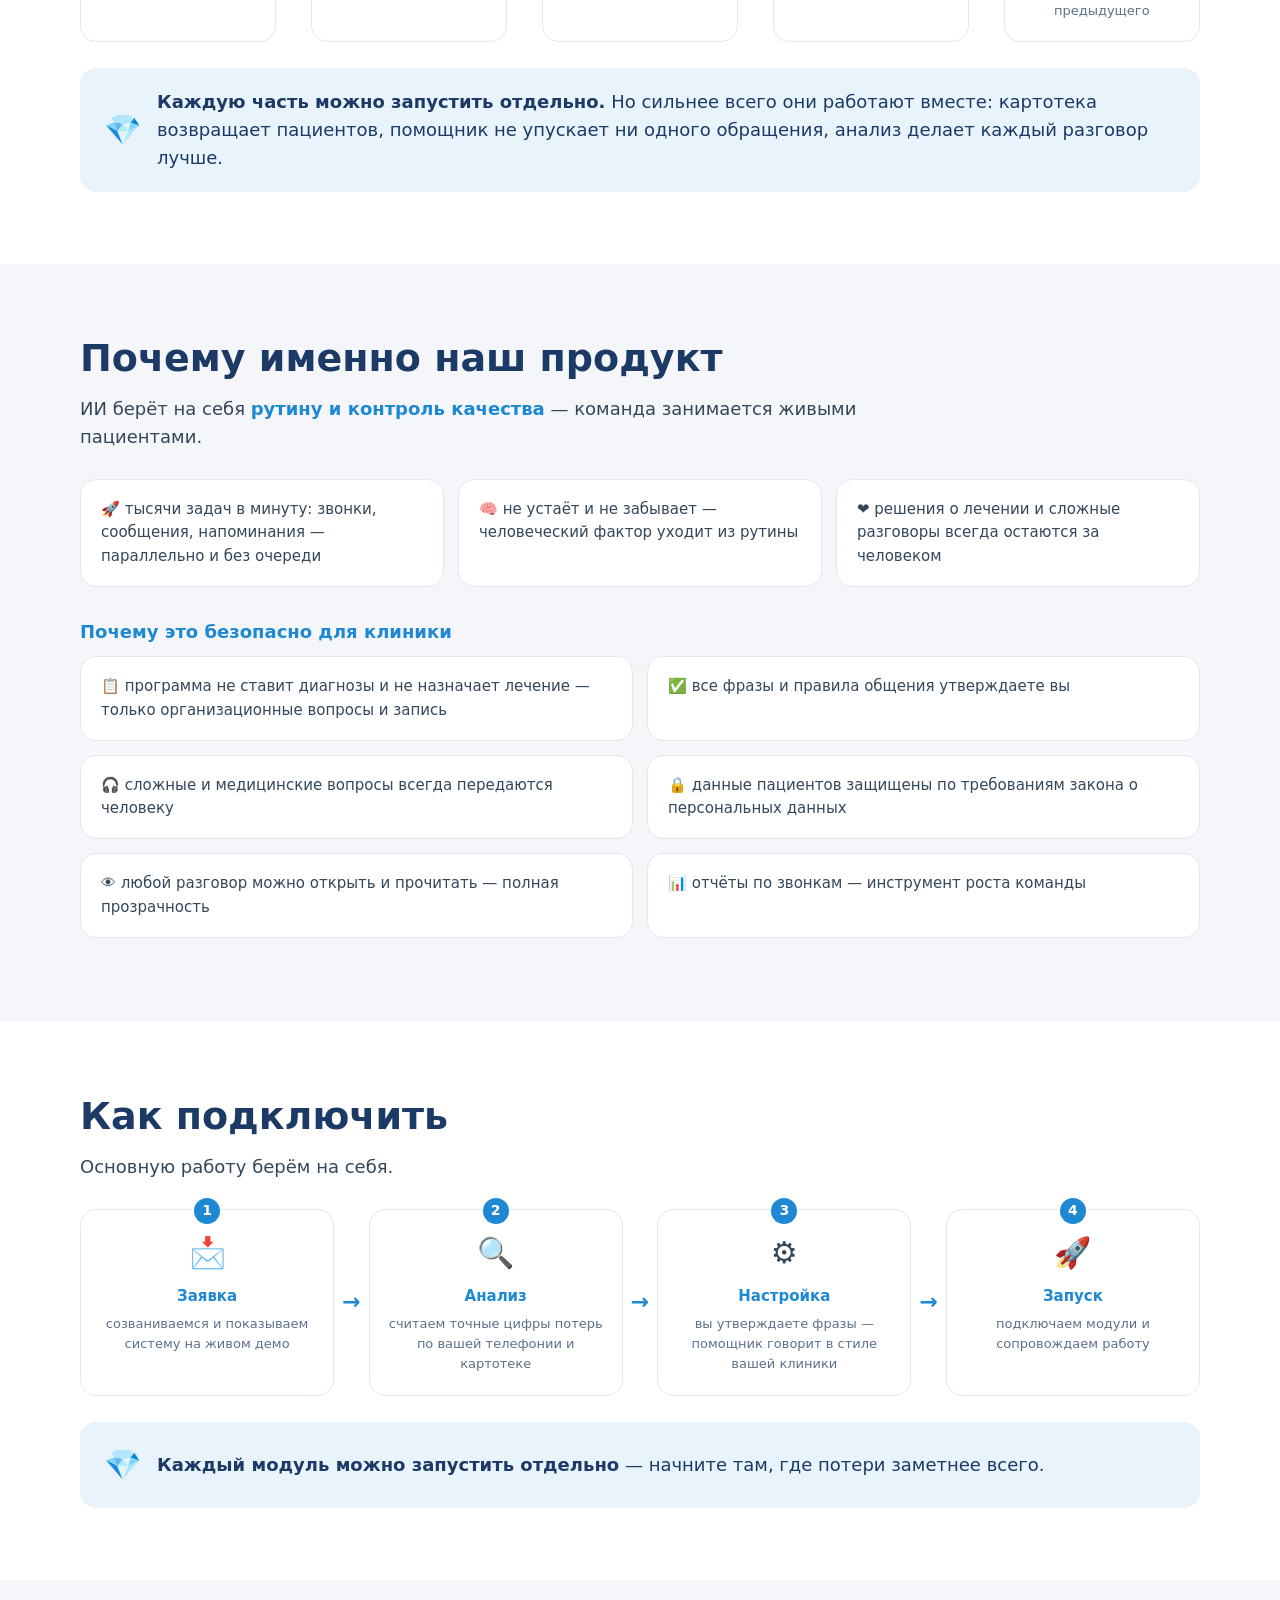
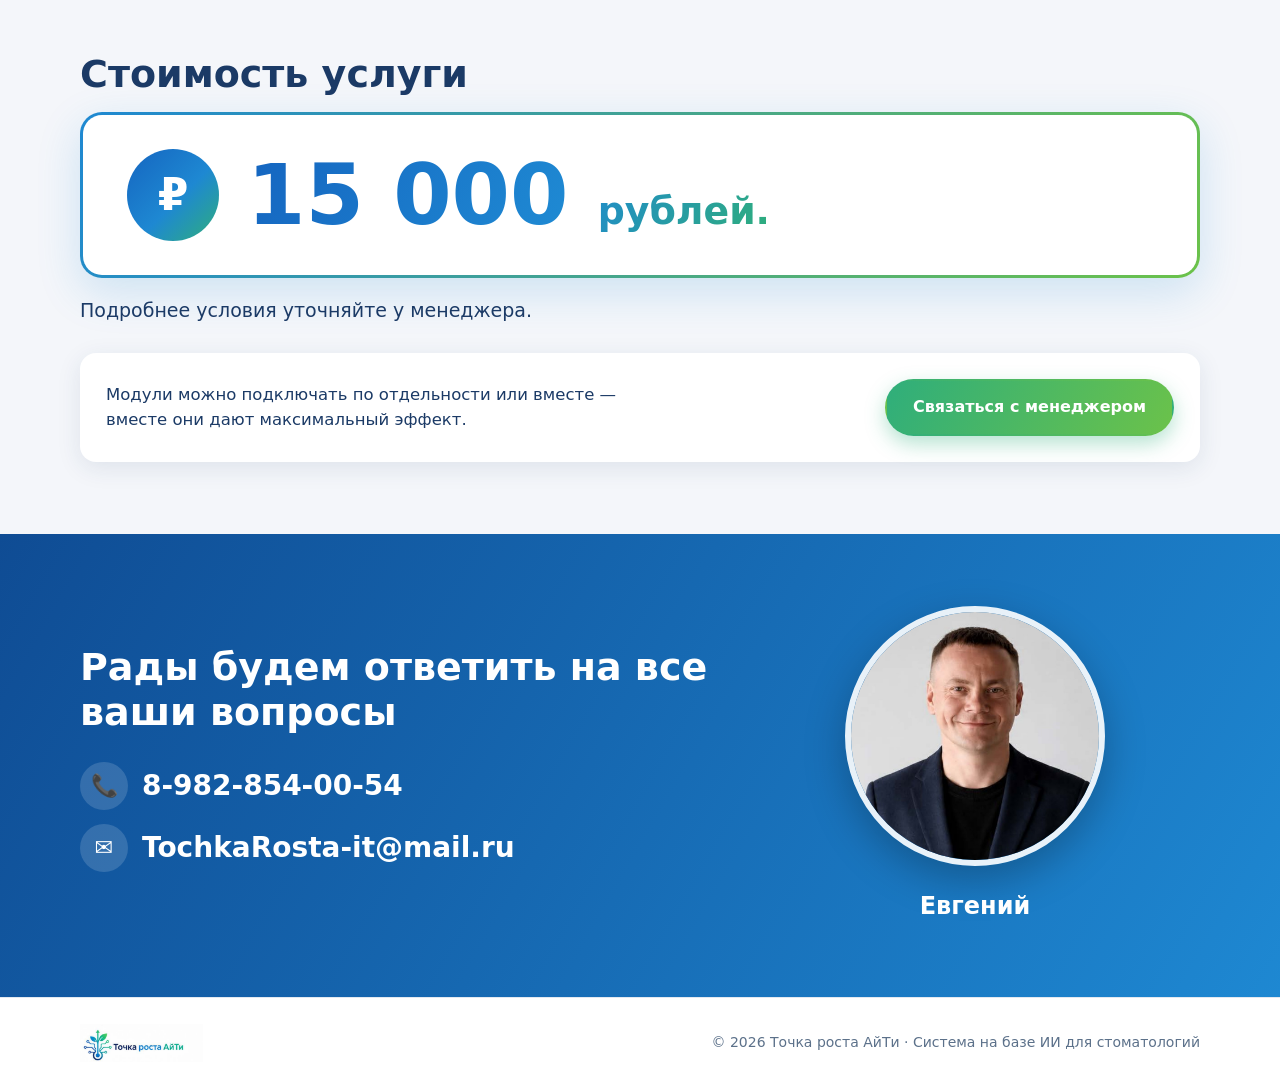
==== commit 079b7d32: "Автодемо: надпись «Идёт анализ клиентов…» и последовательный разбор всех найденных Во время сканиров" ====
--- a/index.html
+++ b/index.html
@@ -64,10 +64,13 @@
           <tbody><!-- заполняется скриптом --></tbody>
         </table>
         <div class="hero-result" id="heroResult">
-          <div class="patient-brief" id="heroBrief"></div>
-          <div class="ai-message">
-            <div class="ai-message-head"><span>🤖</span> Сообщение, которое подготовил ИИ</div>
-            <p id="heroMsgText" class="typewriter"></p>
+          <div class="hero-analyzing" id="heroAnalyzing">Идёт анализ клиентов<span class="dots"><i>.</i><i>.</i><i>.</i></span></div>
+          <div class="hero-result-body" id="heroResultBody" hidden>
+            <div class="patient-brief" id="heroBrief"></div>
+            <div class="ai-message">
+              <div class="ai-message-head"><span>🤖</span> Сообщение, которое подготовил ИИ</div>
+              <p id="heroMsgText" class="typewriter"></p>
+            </div>
           </div>
         </div>
       </div>
--- a/css/style.css
+++ b/css/style.css
@@ -160,8 +160,15 @@
 .hero-demo .patients-table th:nth-child(4) { width: 39%; }
 .hero-demo .badge { font-size: 10px; padding: 2px 6px; }
 /* место под разбор зарезервировано заранее (min-height ставит скрипт) */
-.hero-result { margin-top: 12px; border-top: 2px solid var(--line); padding-top: 10px; visibility: hidden; }
-.hero-result.show { visibility: visible; }
+.hero-result { margin-top: 12px; border-top: 2px solid var(--line); padding-top: 10px; position: relative; }
+.hero-analyzing {
+  position: absolute; inset: 0; display: flex; align-items: center; justify-content: center;
+  color: var(--ink-soft); font-size: 14px; font-weight: 600;
+}
+.hero-analyzing .dots i { font-style: normal; animation: dotBlink 1.4s infinite; }
+.hero-analyzing .dots i:nth-child(2) { animation-delay: .45s; }
+.hero-analyzing .dots i:nth-child(3) { animation-delay: .9s; }
+@keyframes dotBlink { 0%, 100% { opacity: .15; } 40% { opacity: 1; } }
 .hero-demo .patient-brief { font-size: 12px; gap: 3px; margin-bottom: 10px; }
 .hero-demo .ai-message { padding: 10px 12px; }
 .hero-demo .ai-message-head { font-size: 12px; margin-bottom: 5px; }
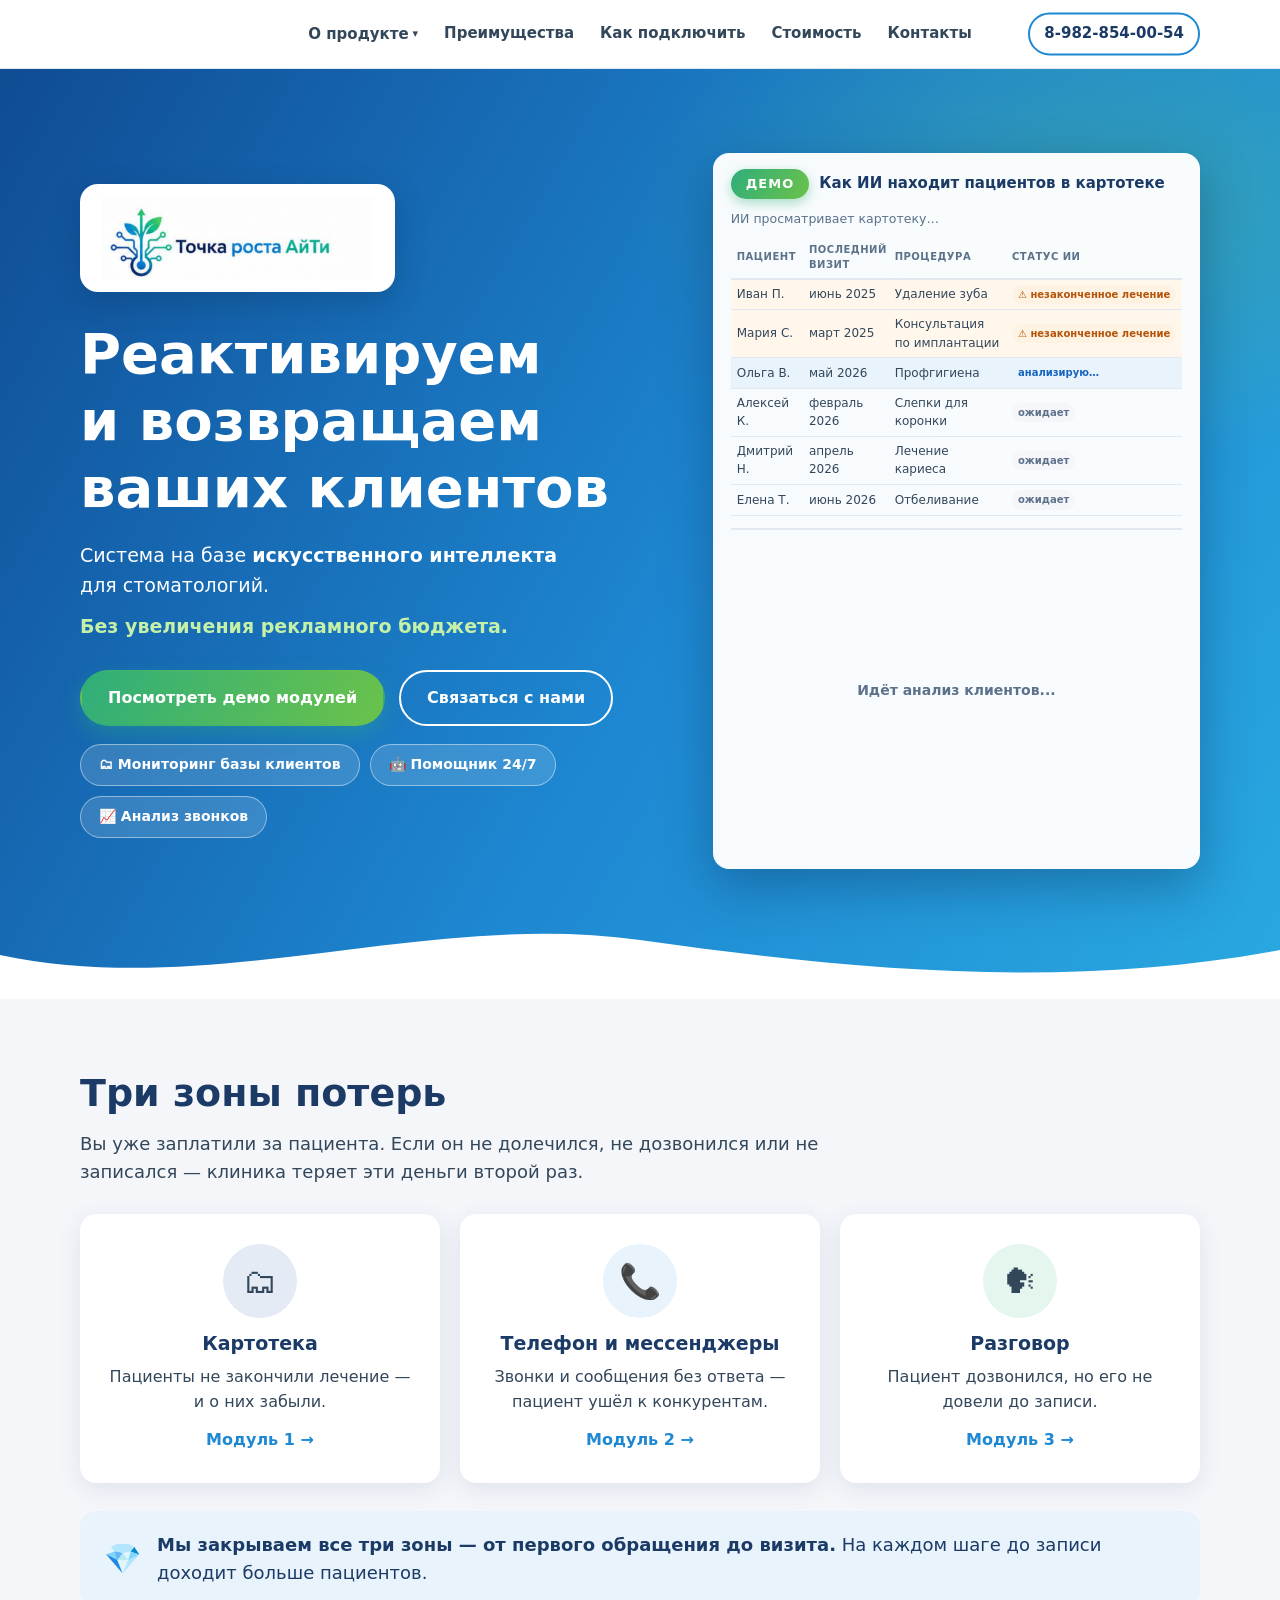
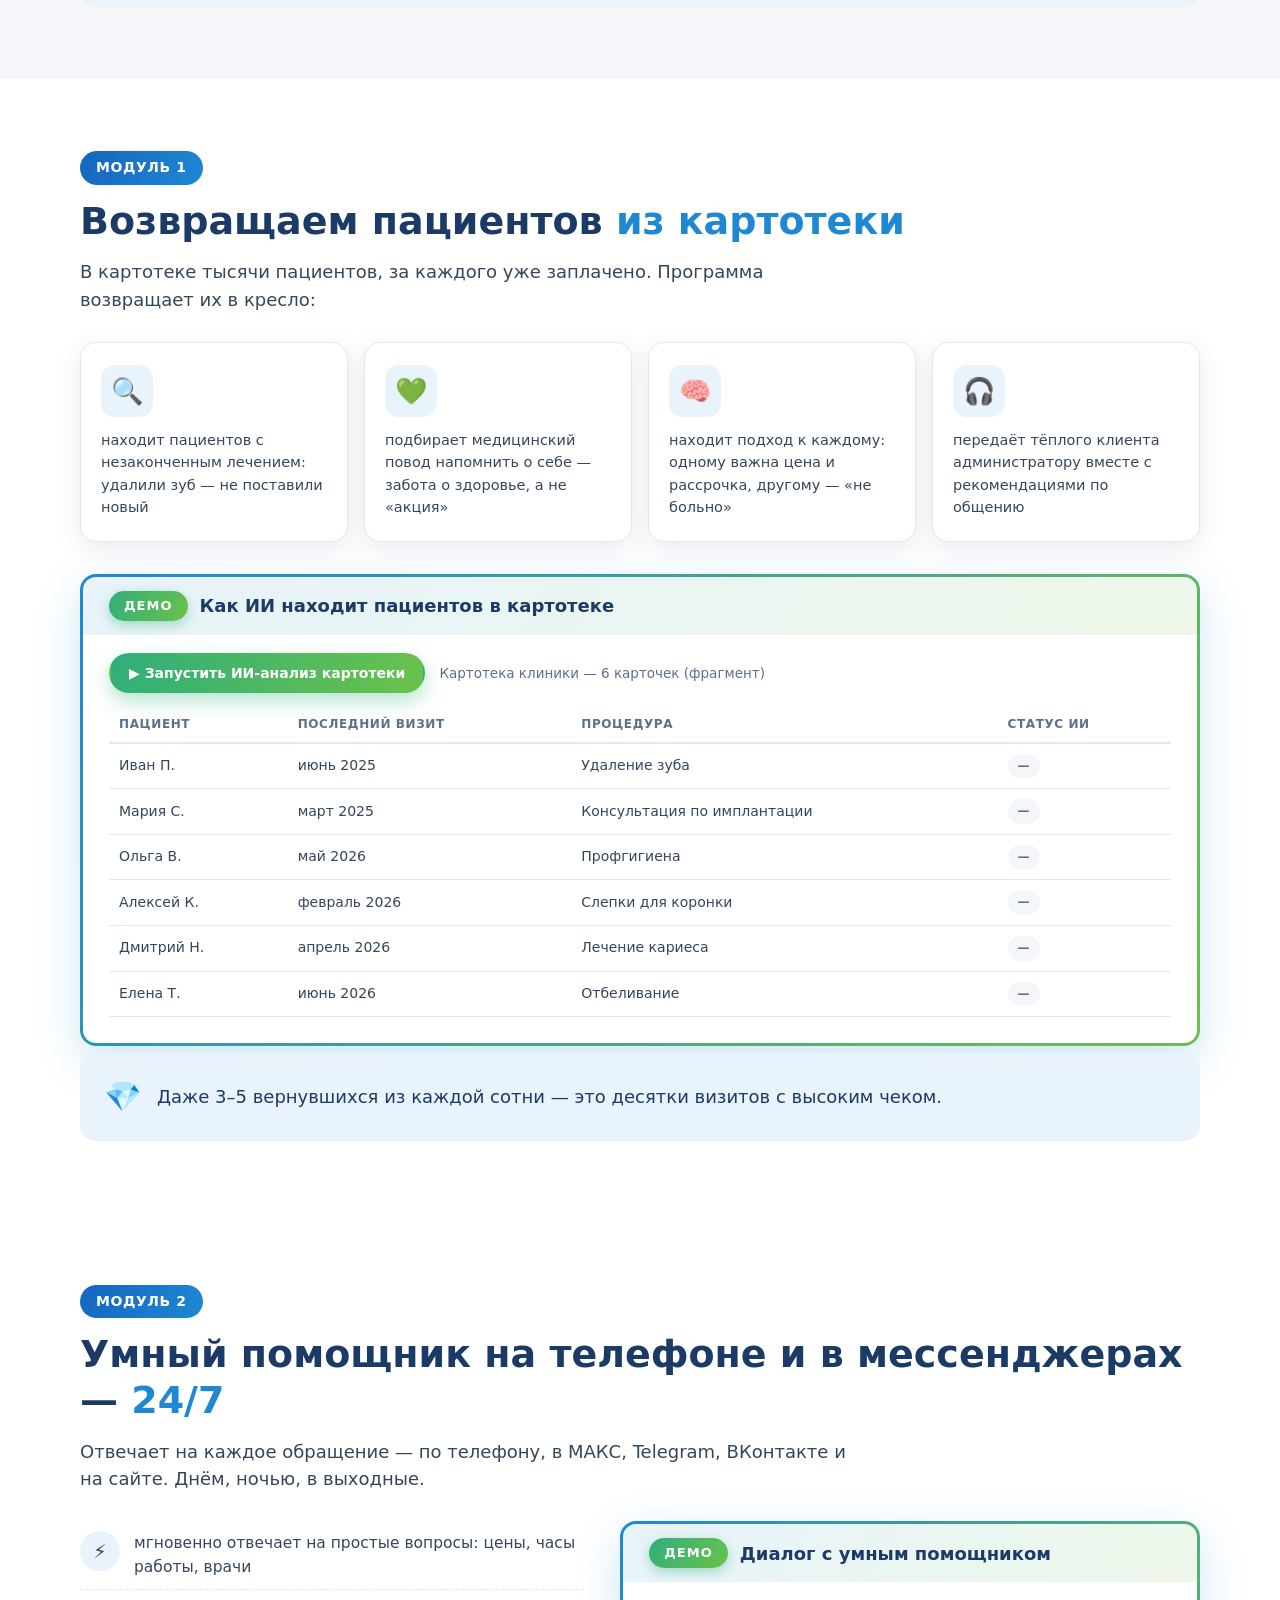
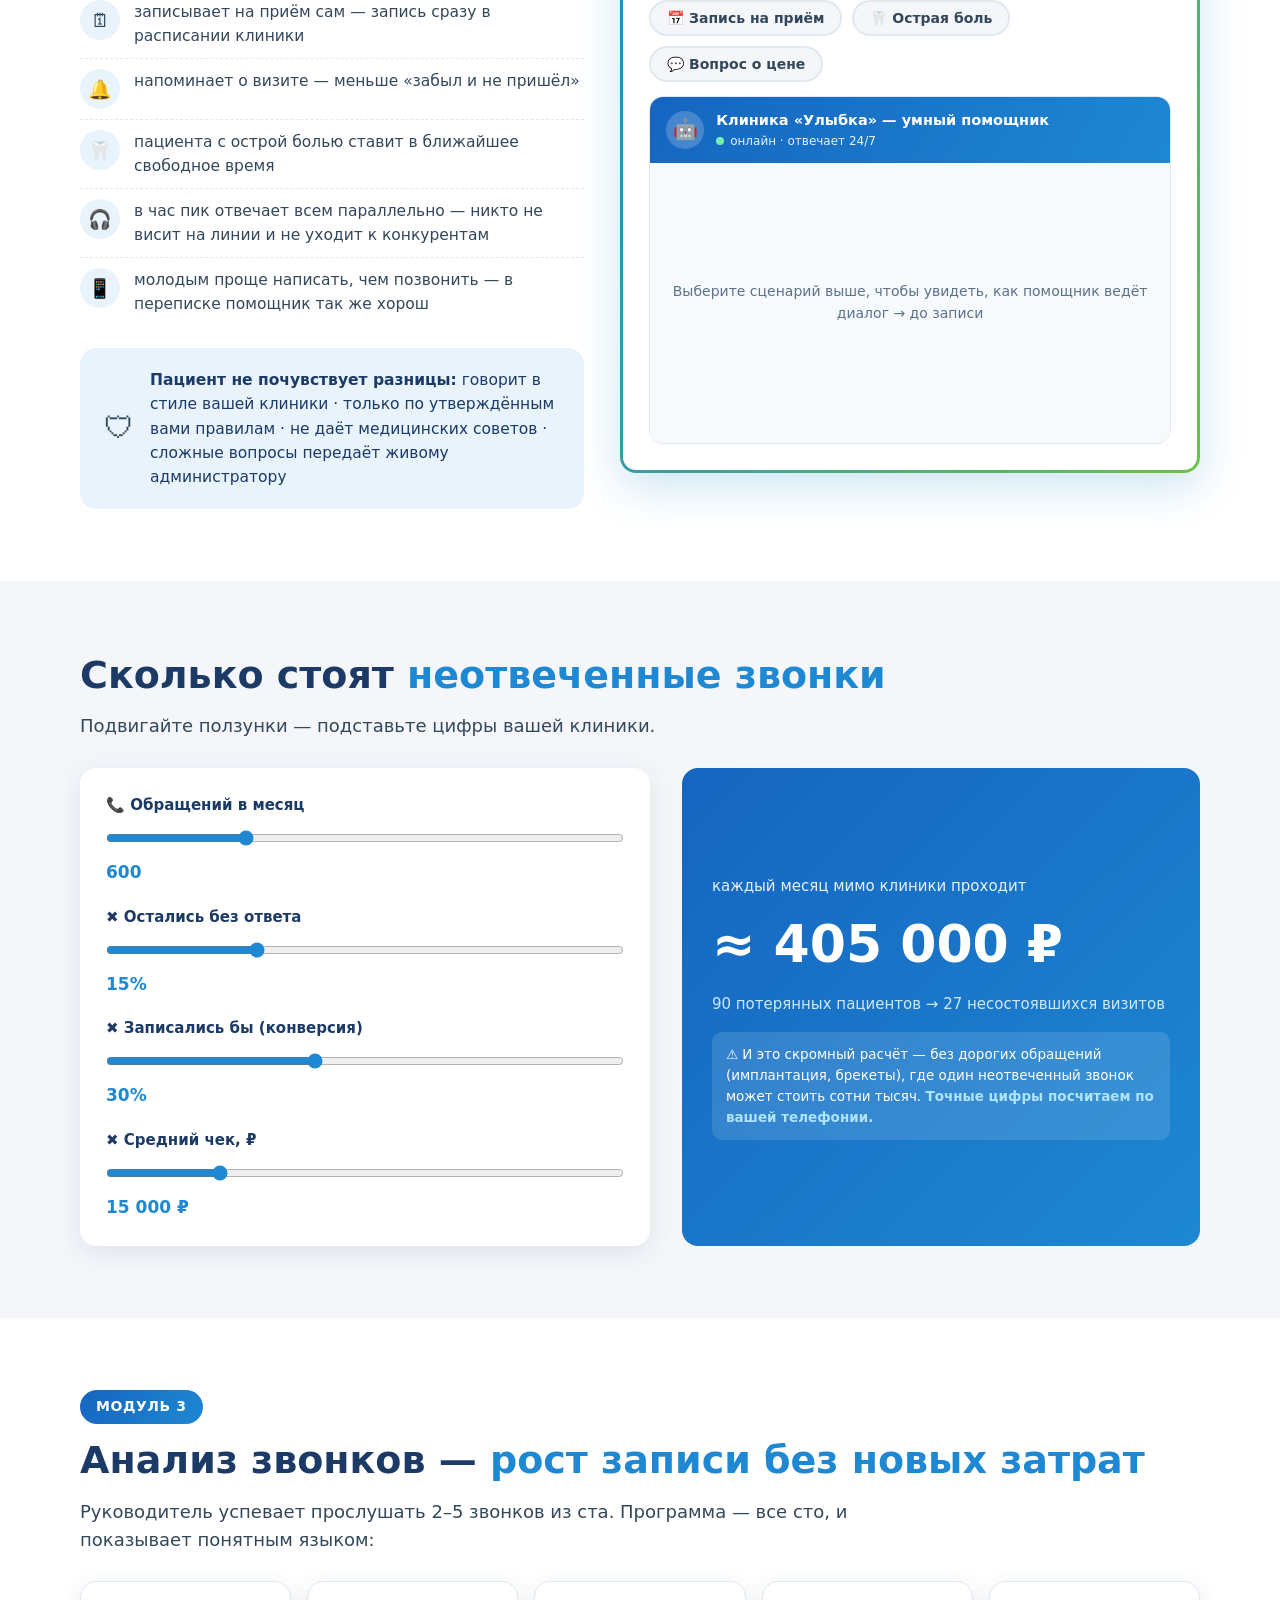
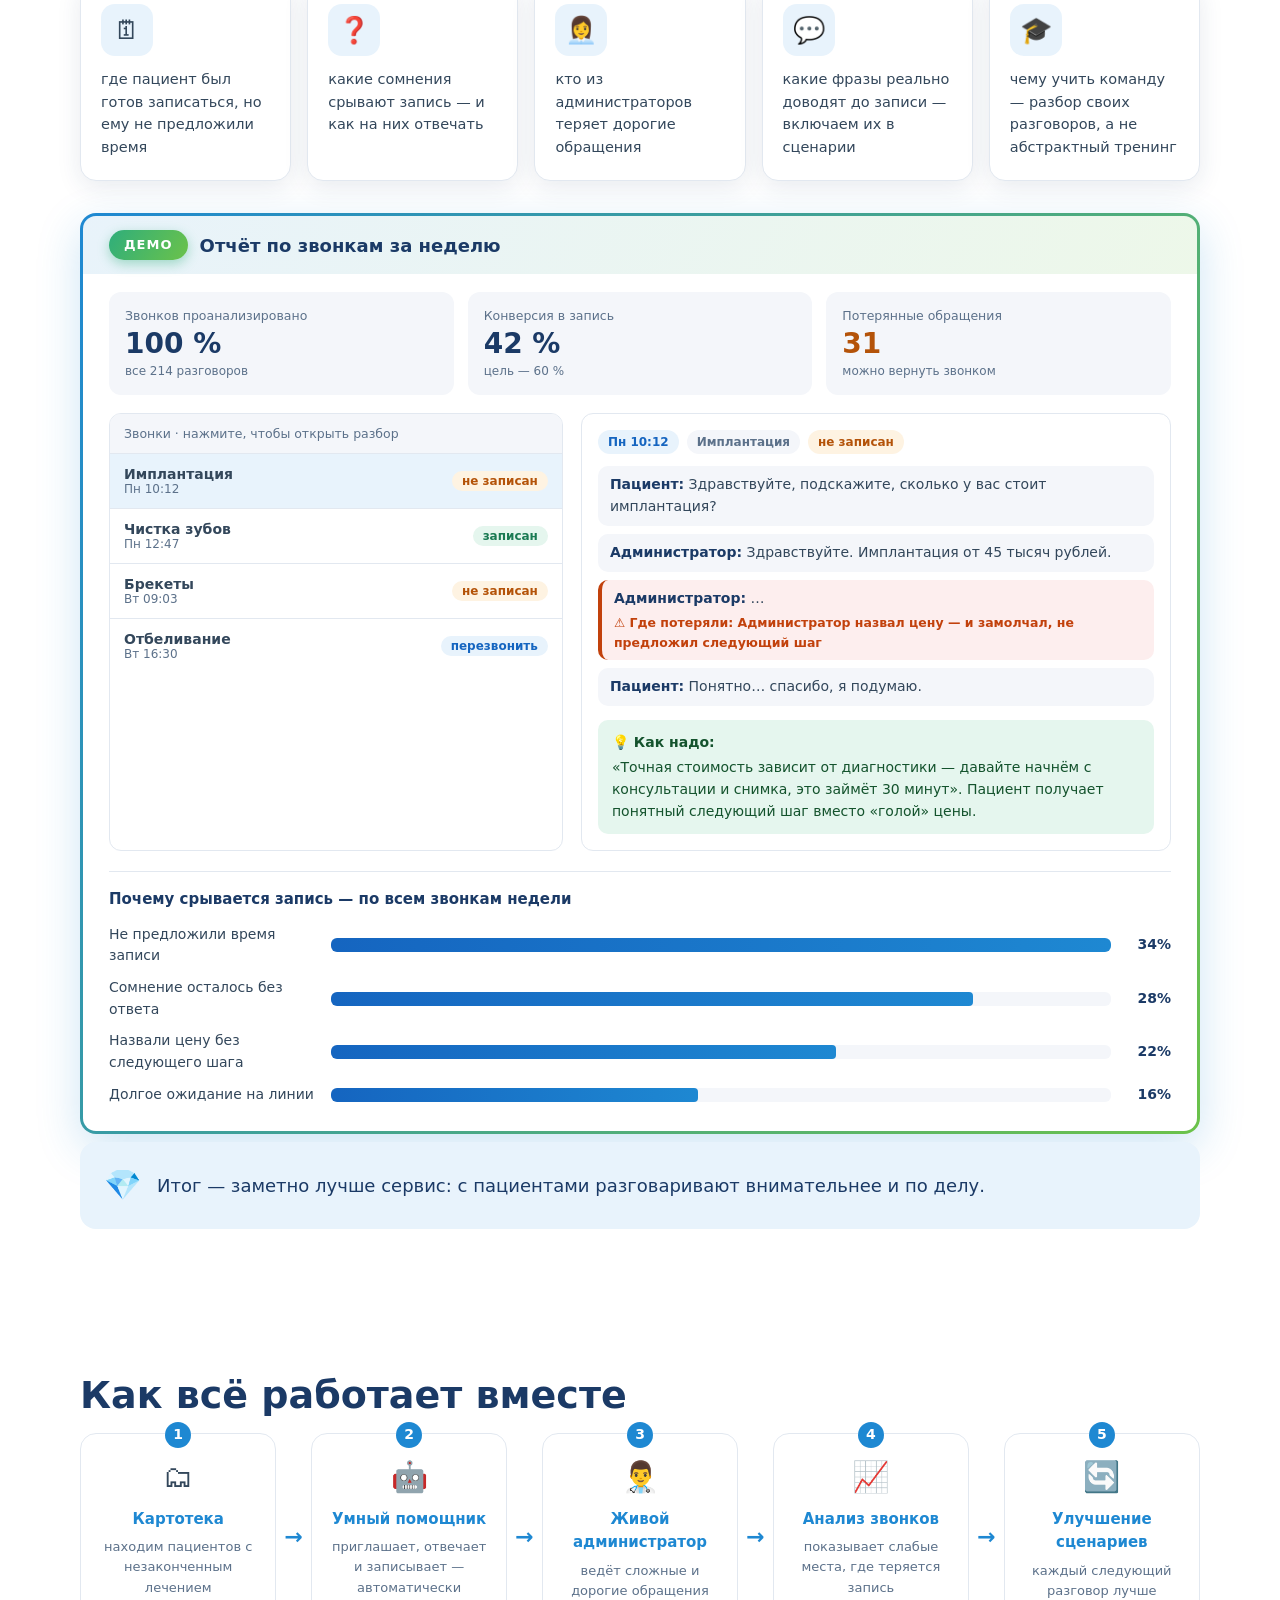
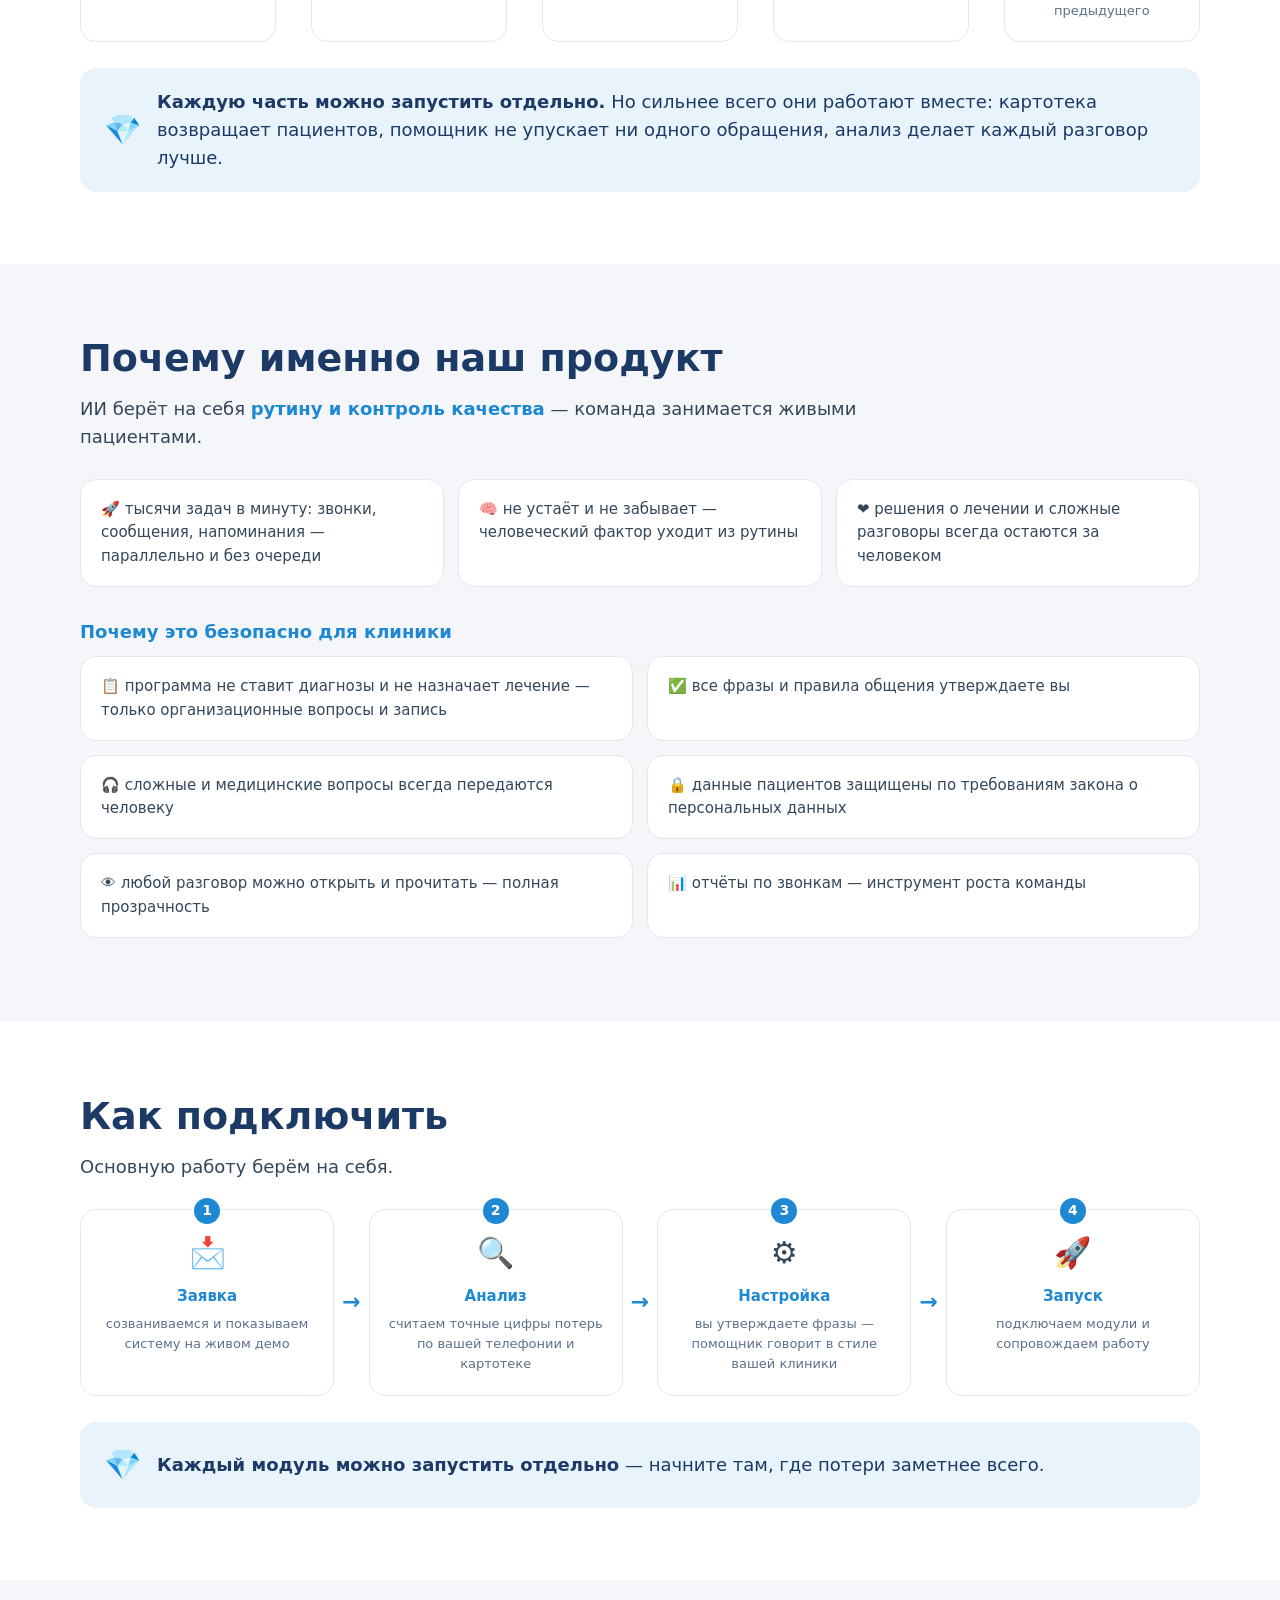
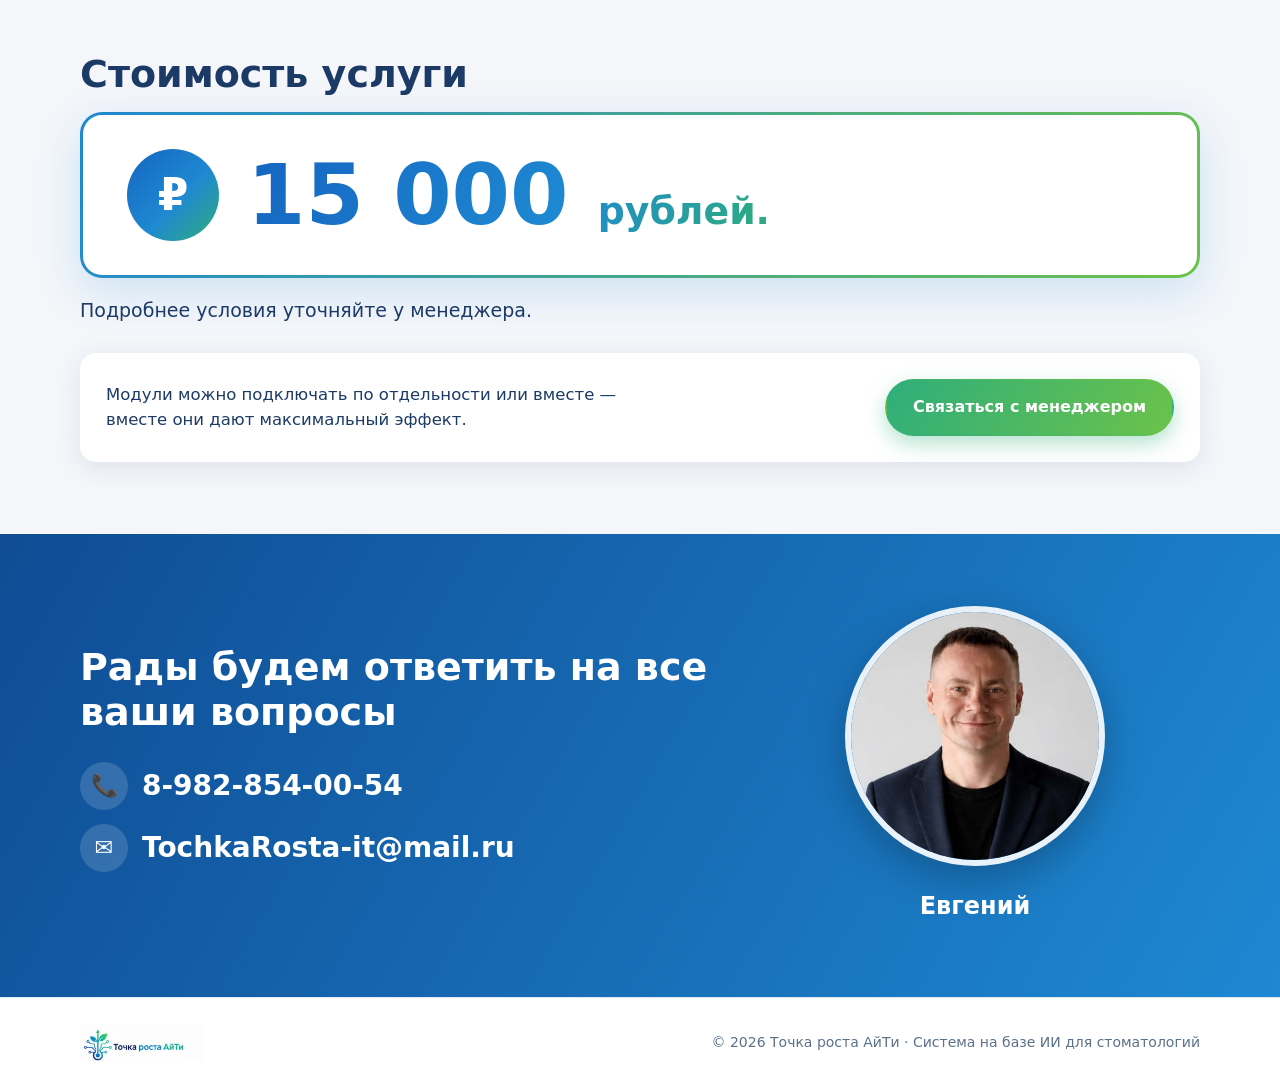
==== commit cd44088e: "Крупный логотип над заголовком героя, меню по центру, пункт «Преимущества» Логотип перенесён из шапк" ====
--- a/index.html
+++ b/index.html
@@ -13,9 +13,6 @@
 <!-- ===== Шапка ===== -->
 <header class="site-header">
   <div class="container header-inner">
-    <a href="#top" class="logo-link">
-      <img src="assets/logo-full.png" alt="Точка роста АйТи" class="logo-img">
-    </a>
     <nav class="main-nav" id="mainNav">
       <div class="nav-dropdown" id="navDropdown">
         <button type="button" class="nav-drop-btn" aria-expanded="false">О продукте <span class="drop-caret">▾</span></button>
@@ -25,6 +22,7 @@
           <a href="#module3">Модуль 3: Анализ звонков</a>
         </div>
       </div>
+      <a href="#safety">Преимущества</a>
       <a href="#connect">Как подключить</a>
       <a href="#pricing">Стоимость</a>
       <a href="#contacts">Контакты</a>
@@ -40,6 +38,7 @@
 <section class="hero" id="top">
   <div class="container hero-inner">
     <div class="hero-text">
+      <a href="#top"><img src="assets/logo-full.png" alt="Точка роста АйТи" class="hero-logo"></a>
       <h1>Реактивируем<br>и&nbsp;возвращаем<br>ваших клиентов</h1>
       <p class="hero-sub">Система на базе <strong>искусственного интеллекта</strong> для&nbsp;стоматологий.</p>
       <p class="hero-accent">Без увеличения рекламного бюджета.</p>
--- a/css/style.css
+++ b/css/style.css
@@ -50,9 +50,8 @@
   backdrop-filter: blur(8px);
   border-bottom: 1px solid var(--line);
 }
-.header-inner { display: flex; align-items: center; gap: 24px; height: 68px; }
-.logo-img { height: 46px; display: block; }
-.main-nav { display: flex; gap: 22px; margin-left: auto; align-items: center; }
+.header-inner { display: flex; align-items: center; justify-content: center; gap: 24px; height: 68px; position: relative; }
+.main-nav { display: flex; gap: 26px; align-items: center; }
 .main-nav a { color: var(--ink); text-decoration: none; font-size: 15px; font-weight: 600; }
 .main-nav a:hover { color: var(--blue); }
 
@@ -86,6 +85,7 @@
   color: var(--navy); font-weight: 700; text-decoration: none;
   white-space: nowrap; padding: 8px 14px; border: 2px solid var(--blue);
   border-radius: 999px; font-size: 15px;
+  position: absolute; right: 20px; top: 50%; transform: translateY(-50%);
 }
 .header-phone:hover { background: var(--blue); color: #fff; }
 .nav-toggle { display: none; background: none; border: 0; cursor: pointer; padding: 8px; }
@@ -105,6 +105,12 @@
 .hero-inner {
   position: relative; display: grid; grid-template-columns: 1.2fr 1fr;
   gap: 48px; align-items: center; padding-top: 84px; padding-bottom: 130px;
+}
+.hero-logo {
+  display: block; height: 108px; width: auto;
+  background: #fff; border-radius: 18px; padding: 12px 22px;
+  box-shadow: 0 10px 30px rgba(9, 40, 80, .25);
+  margin-bottom: 28px;
 }
 .hero h1 { color: #fff; font-size: clamp(34px, 5vw, 56px); margin-bottom: 20px; }
 .hero-sub { font-size: 19px; margin-bottom: 12px; }
@@ -517,8 +523,9 @@
     border-radius: 0; padding: 6px 0 0 10px; min-width: 0; margin-top: 8px;
   }
   .dropdown-menu::before { display: none; }
-  .nav-toggle { display: block; margin-left: auto; }
+  .nav-toggle { display: block; position: absolute; right: 14px; top: 50%; transform: translateY(-50%); }
   .header-phone { display: none; }
+  .hero-logo { height: 80px; padding: 9px 16px; border-radius: 14px; margin-bottom: 20px; }
   .section { padding: 52px 0; }
   .patients-table th:nth-child(2), .patients-table td:nth-child(2) { display: none; }
   .feature-tiles, .feature-tiles--5 { grid-template-columns: 1fr; }
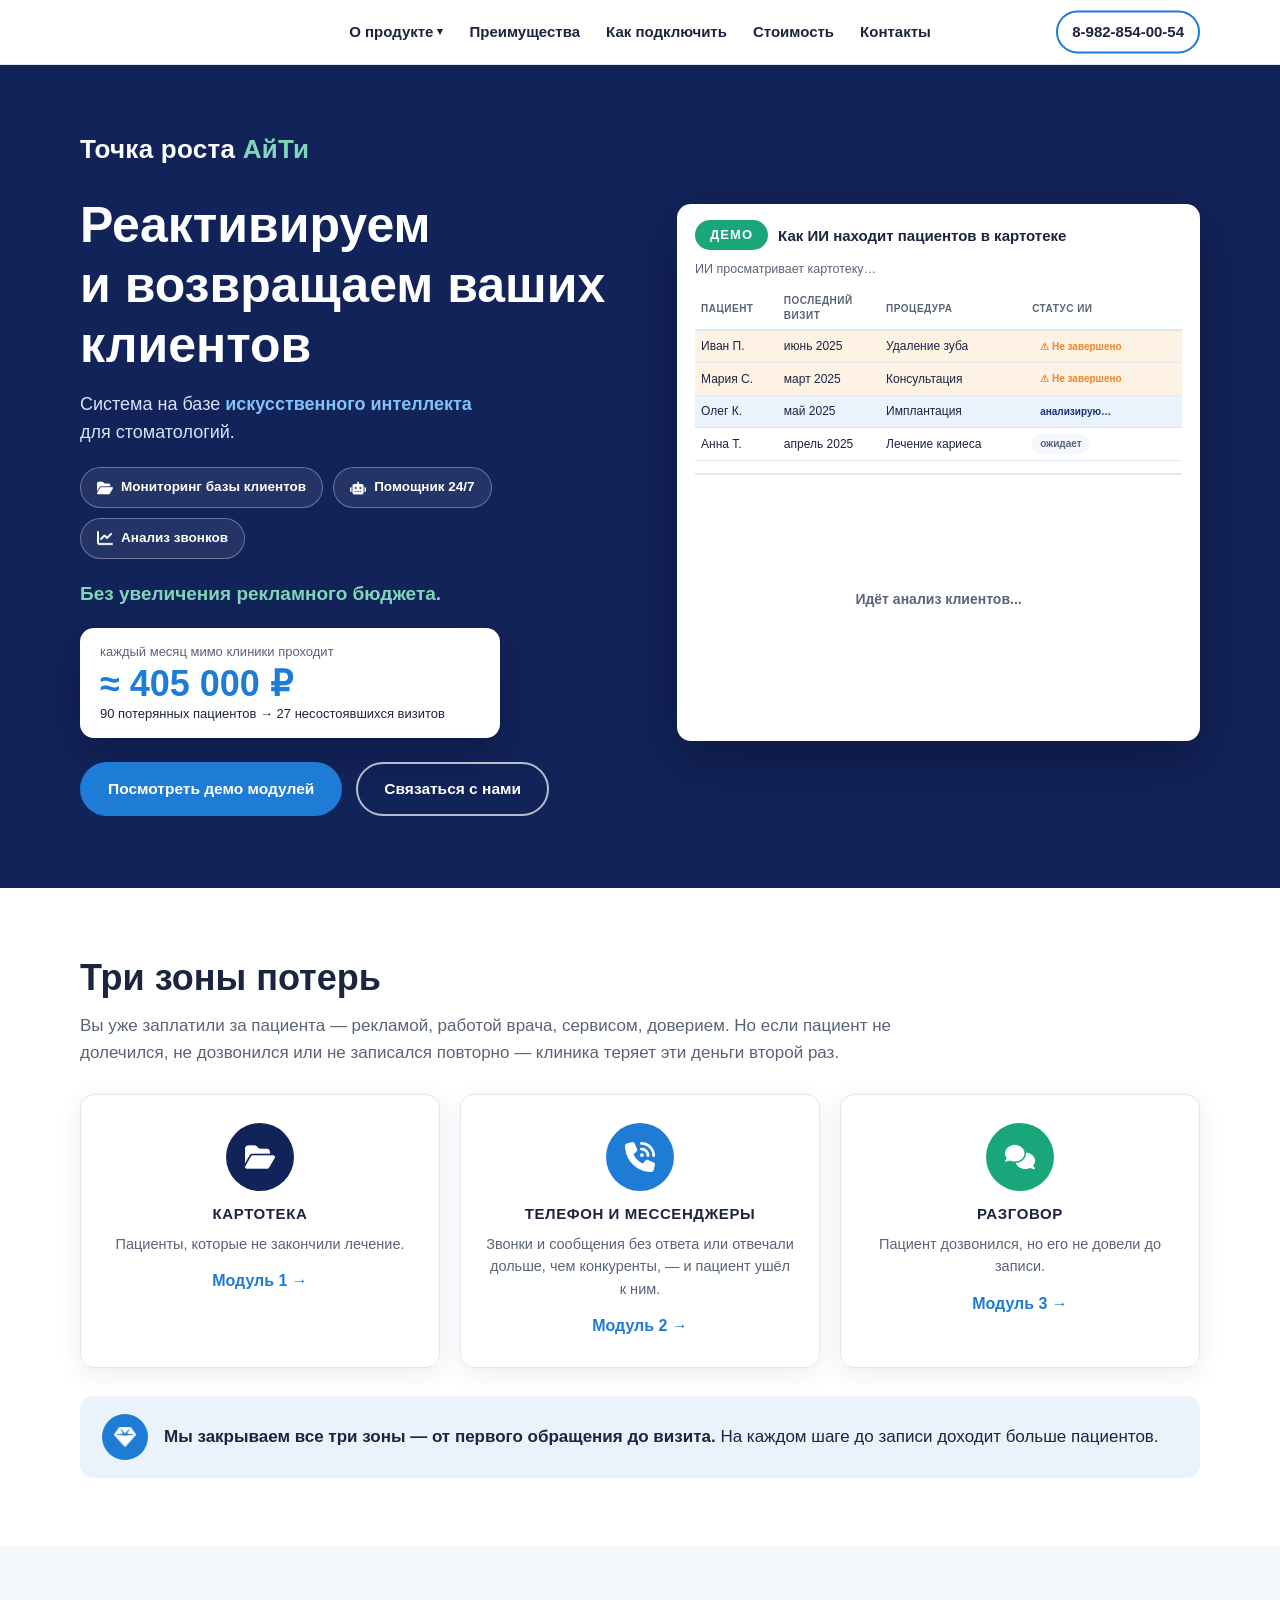
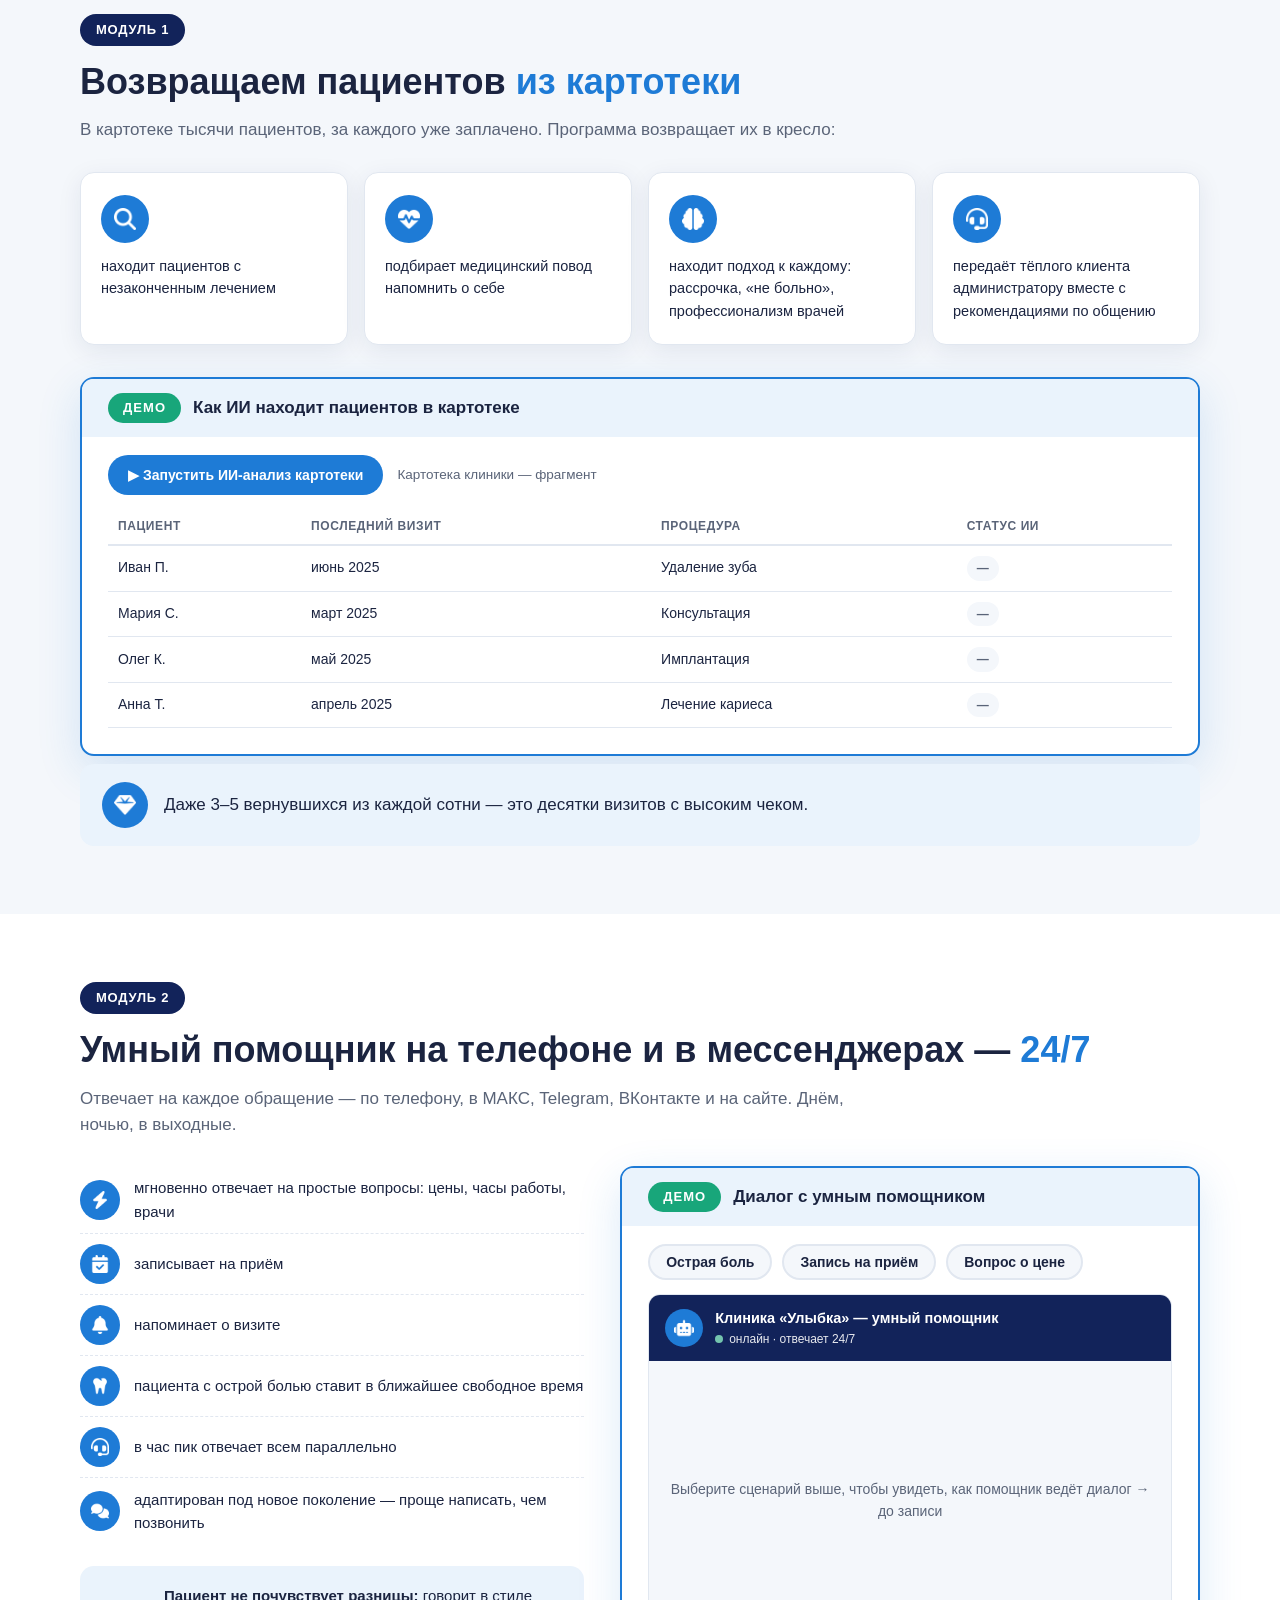
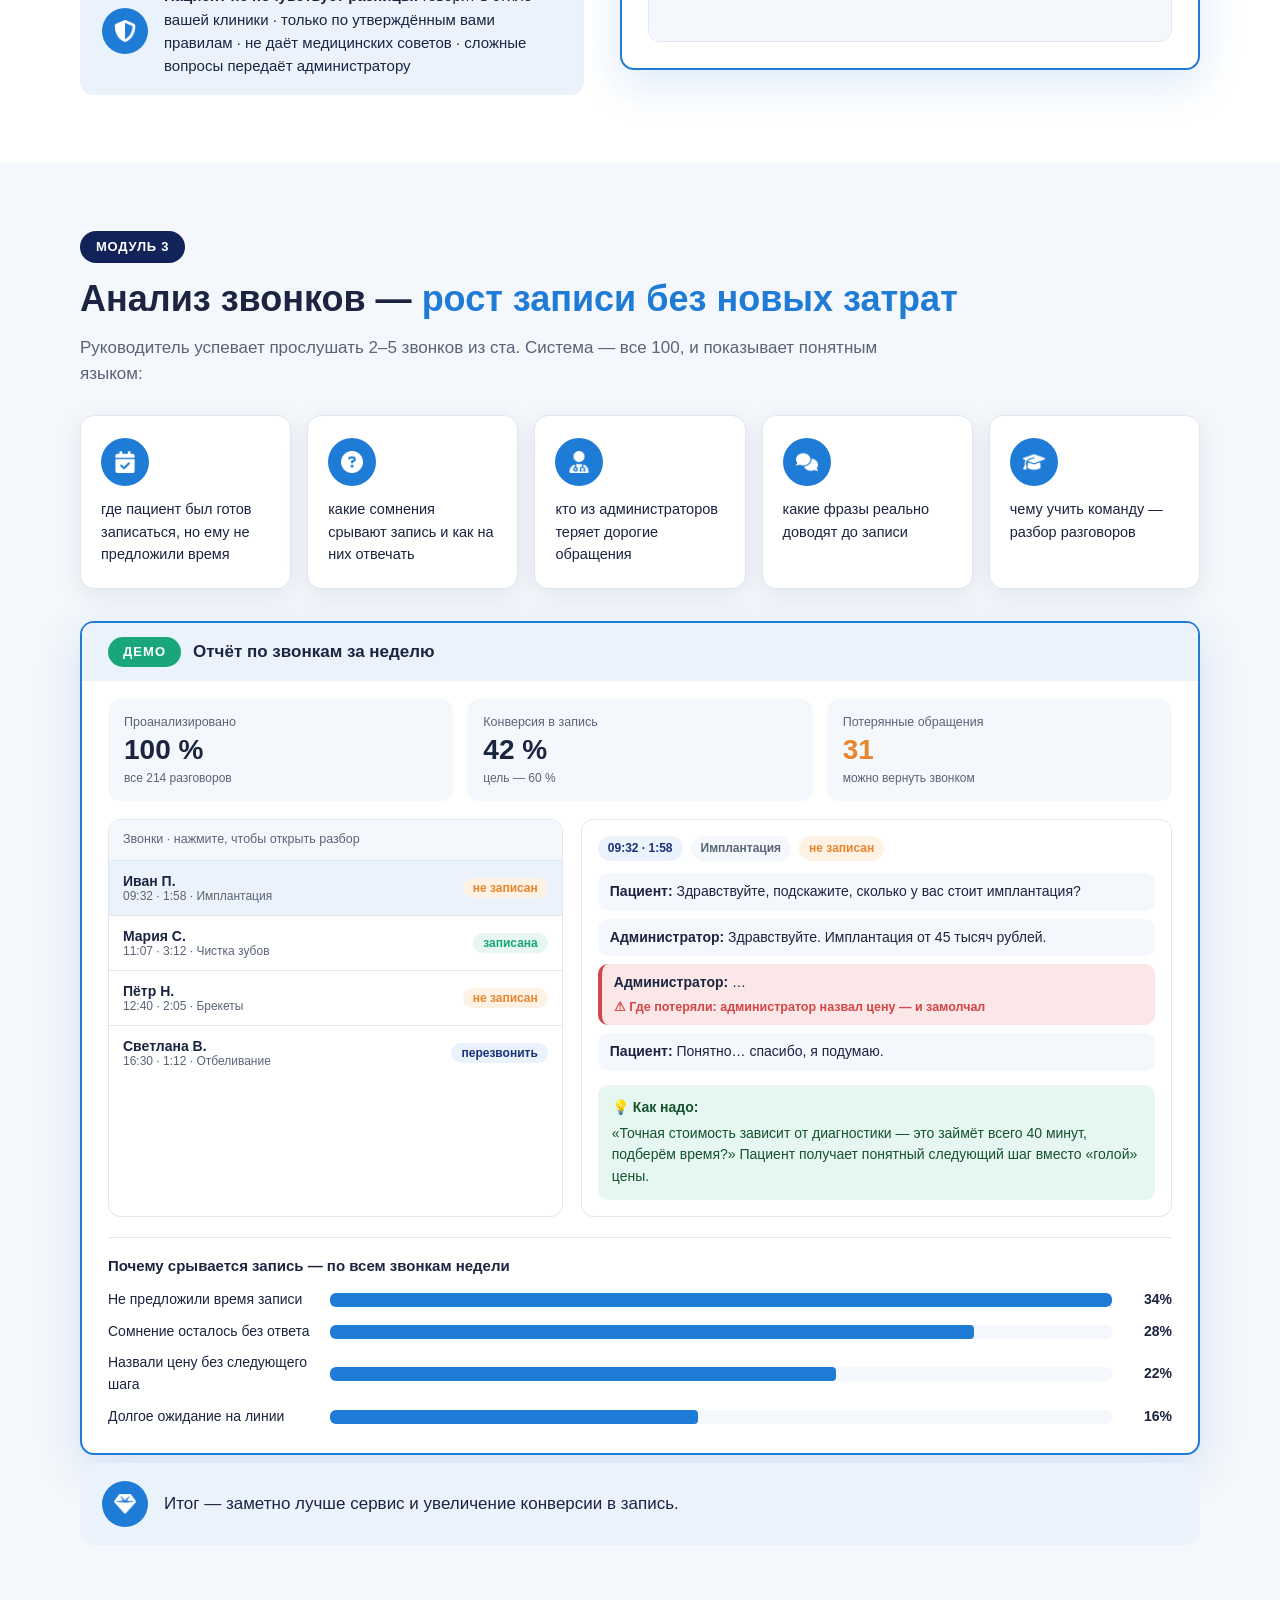
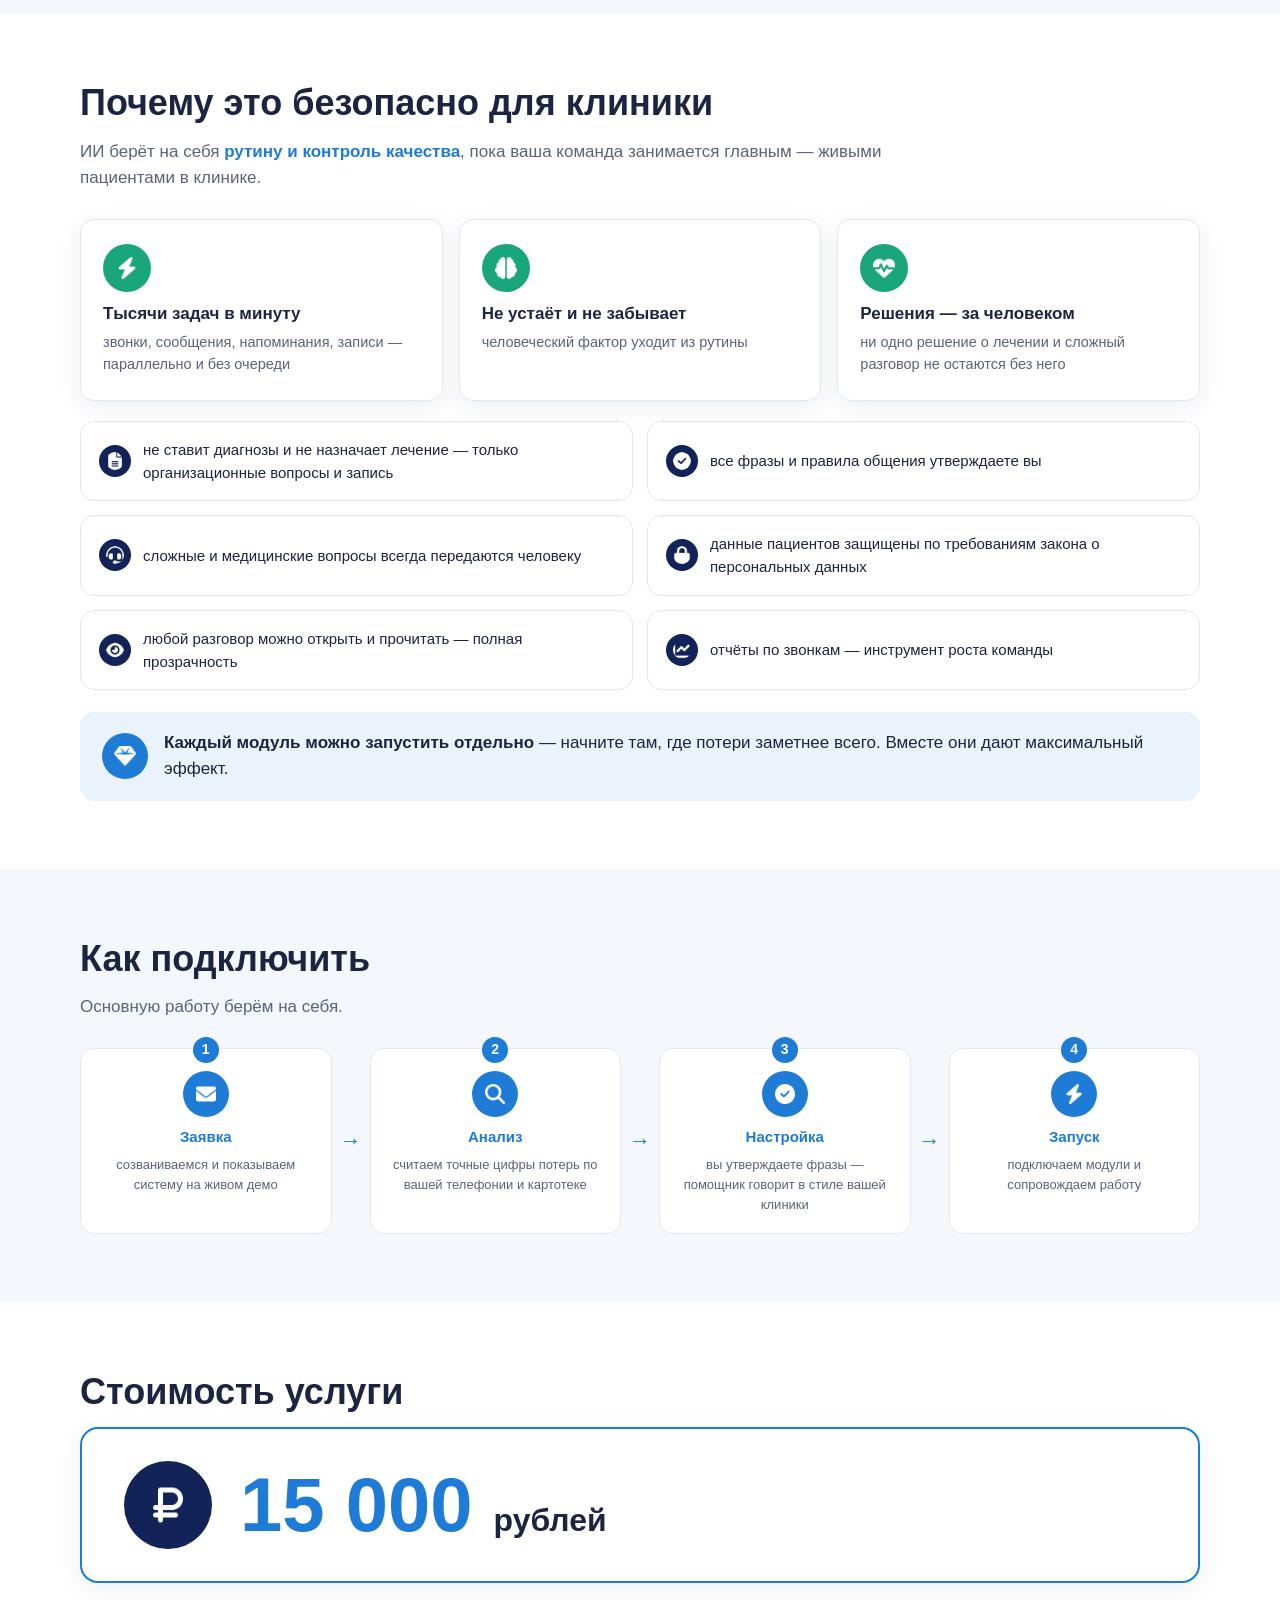
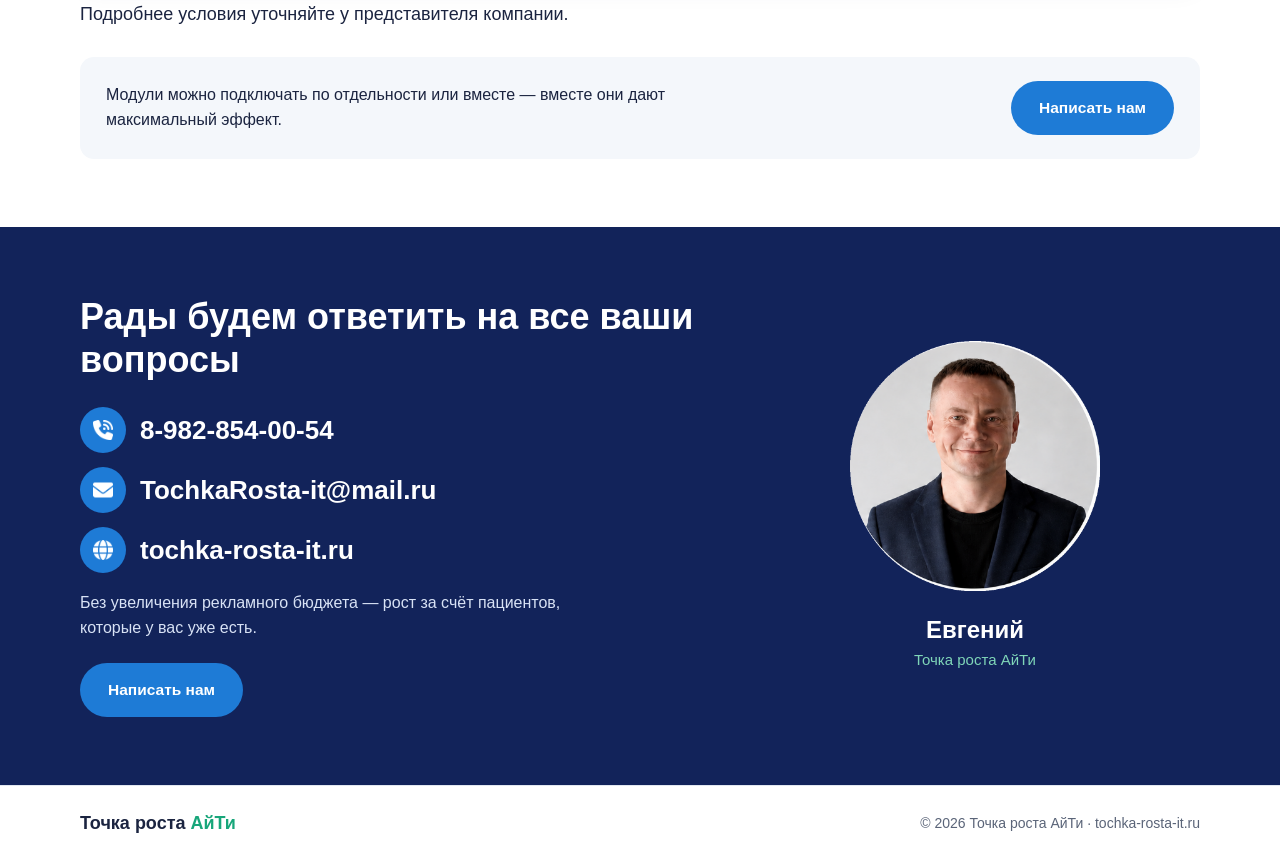
==== commit 729ebac4: "Редизайн под новую презентацию и синхронизация контента Стиль: тёмно-синий #12235A для героя и конта" ====
--- a/index.html
+++ b/index.html
@@ -6,7 +6,7 @@
   <title>Точка роста АйТи — реактивируем и возвращаем ваших клиентов</title>
   <meta name="description" content="Система на базе искусственного интеллекта для стоматологий: возвращает пациентов из картотеки, принимает обращения 24/7 и повышает конверсию из обращений в запись.">
   <link rel="icon" type="image/png" href="assets/favicon.png">
-  <link rel="stylesheet" href="css/style.css">
+  <link rel="stylesheet" href="css/style.css?v=10">
 </head>
 <body>
 
@@ -38,24 +38,29 @@
 <section class="hero" id="top">
   <div class="container hero-inner">
     <div class="hero-text">
-      <a href="#top"><img src="assets/logo-full.png" alt="Точка роста АйТи" class="hero-logo"></a>
-      <h1>Реактивируем<br>и&nbsp;возвращаем<br>ваших клиентов</h1>
-      <p class="hero-sub">Система на базе <strong>искусственного интеллекта</strong> для&nbsp;стоматологий.</p>
+      <a href="#top" class="hero-logo">Точка роста <span>АйТи</span></a>
+      <h1>Реактивируем и&nbsp;возвращаем ваших клиентов</h1>
+      <p class="hero-sub">Система на базе <b>искусственного интеллекта</b> для&nbsp;стоматологий.</p>
+      <div class="hero-modules">
+        <a href="#module1" class="hero-chip"><img src="assets/icons/folder.png" alt=""> Мониторинг базы клиентов</a>
+        <a href="#module2" class="hero-chip"><img src="assets/icons/robot.png" alt=""> Помощник 24/7</a>
+        <a href="#module3" class="hero-chip"><img src="assets/icons/chart.png" alt=""> Анализ звонков</a>
+      </div>
       <p class="hero-accent">Без увеличения рекламного бюджета.</p>
+      <div class="hero-stat">
+        <small>каждый месяц мимо клиники проходит</small>
+        <b>≈ 405 000 ₽</b>
+        <span>90 потерянных пациентов → 27 несостоявшихся визитов</span>
+      </div>
       <div class="hero-actions">
         <a href="#module1" class="btn btn-primary">Посмотреть демо модулей</a>
         <a href="#contacts" class="btn btn-outline">Связаться с нами</a>
       </div>
-      <div class="hero-modules">
-        <a href="#module1" class="hero-chip">🗂 Мониторинг базы клиентов</a>
-        <a href="#module2" class="hero-chip">🤖 Помощник 24/7</a>
-        <a href="#module3" class="hero-chip">📈 Анализ звонков</a>
-      </div>
     </div>
     <div class="hero-visual" aria-hidden="true">
       <div class="hero-demo">
         <div class="hero-demo-head"><span class="demo-badge">Демо</span> Как ИИ находит пациентов в картотеке</div>
-        <div class="demo1-status" id="heroStatus">Картотека клиники — 6 карточек (фрагмент)</div>
+        <div class="demo1-status" id="heroStatus">Картотека клиники — фрагмент</div>
         <table class="patients-table" id="heroTable">
           <thead>
             <tr><th>Пациент</th><th>Последний визит</th><th>Процедура</th><th>Статус ИИ</th></tr>
@@ -67,7 +72,7 @@
           <div class="hero-result-body" id="heroResultBody" hidden>
             <div class="patient-brief" id="heroBrief"></div>
             <div class="ai-message">
-              <div class="ai-message-head"><span>🤖</span> Сообщение, которое подготовил ИИ</div>
+              <div class="ai-message-head"><img src="assets/icons/robot.png" alt="" class="inline-ico inline-ico--blue"> Сообщение, которое подготовил ИИ</div>
               <p id="heroMsgText" class="typewriter"></p>
             </div>
           </div>
@@ -75,55 +80,52 @@
       </div>
     </div>
   </div>
-  <div class="wave" aria-hidden="true">
-    <svg viewBox="0 0 1440 90" preserveAspectRatio="none"><path d="M0,45 C240,90 480,0 720,30 C960,60 1200,80 1440,40 L1440,90 L0,90 Z" fill="#ffffff"/></svg>
-  </div>
 </section>
 
 <!-- ===== Три зоны потерь ===== -->
-<section class="section section-alt">
+<section class="section">
   <div class="container">
     <h2>Три зоны потерь</h2>
-    <p class="section-lead">Вы уже заплатили за пациента. Если он не долечился, не дозвонился или не записался — клиника теряет эти деньги второй раз.</p>
+    <p class="section-lead">Вы уже заплатили за пациента — рекламой, работой врача, сервисом, доверием. Но если пациент не долечился, не дозвонился или не записался повторно — клиника теряет эти деньги второй раз.</p>
     <div class="zones-grid">
       <a class="zone-card" href="#module1">
-        <div class="zone-icon zone-icon--navy">🗂</div>
+        <div class="zone-icon zone-icon--navy"><img src="assets/icons/folder.png" alt=""></div>
         <h3>Картотека</h3>
-        <p>Пациенты не закончили лечение — и о них забыли.</p>
+        <p>Пациенты, которые не закончили лечение.</p>
         <span class="zone-more">Модуль 1 →</span>
       </a>
       <a class="zone-card" href="#module2">
-        <div class="zone-icon zone-icon--blue">📞</div>
+        <div class="zone-icon zone-icon--blue"><img src="assets/icons/phone.png" alt=""></div>
         <h3>Телефон и&nbsp;мессенджеры</h3>
-        <p>Звонки и сообщения без ответа — пациент ушёл к конкурентам.</p>
+        <p>Звонки и сообщения без ответа или отвечали дольше, чем конкуренты, — и пациент ушёл к ним.</p>
         <span class="zone-more">Модуль 2 →</span>
       </a>
       <a class="zone-card" href="#module3">
-        <div class="zone-icon zone-icon--green">🗣</div>
+        <div class="zone-icon zone-icon--green"><img src="assets/icons/chat.png" alt=""></div>
         <h3>Разговор</h3>
         <p>Пациент дозвонился, но его не довели до записи.</p>
         <span class="zone-more">Модуль 3 →</span>
       </a>
     </div>
     <div class="callout">
-      <span class="callout-icon">💎</span>
+      <span class="callout-icon"><img src="assets/icons/diamond.png" alt=""></span>
       <p><b>Мы закрываем все три зоны — от первого обращения до визита.</b> На каждом шаге до записи доходит больше пациентов.</p>
     </div>
   </div>
 </section>
 
 <!-- ===== Модуль 1 ===== -->
-<section class="section module" id="module1">
+<section class="section section-alt module" id="module1">
   <div class="container">
     <div class="module-tag">Модуль 1</div>
     <h2>Возвращаем пациентов <span class="accent-blue">из картотеки</span></h2>
     <p class="section-lead">В картотеке тысячи пациентов, за каждого уже заплачено. Программа возвращает их в кресло:</p>
 
     <div class="feature-tiles">
-      <div class="feature-tile"><span class="ft-icon">🔍</span><p>находит пациентов с незаконченным лечением: удалили зуб — не поставили новый</p></div>
-      <div class="feature-tile"><span class="ft-icon">💚</span><p>подбирает медицинский повод напомнить о себе — забота о здоровье, а не «акция»</p></div>
-      <div class="feature-tile"><span class="ft-icon">🧠</span><p>находит подход к каждому: одному важна цена и рассрочка, другому — «не больно»</p></div>
-      <div class="feature-tile"><span class="ft-icon">🎧</span><p>передаёт тёплого клиента администратору вместе с рекомендациями по общению</p></div>
+      <div class="feature-tile"><span class="ft-icon"><img src="assets/icons/search.png" alt=""></span><p>находит пациентов с незаконченным лечением</p></div>
+      <div class="feature-tile"><span class="ft-icon"><img src="assets/icons/heart.png" alt=""></span><p>подбирает медицинский повод напомнить о себе</p></div>
+      <div class="feature-tile"><span class="ft-icon"><img src="assets/icons/brain.png" alt=""></span><p>находит подход к каждому: рассрочка, «не больно», профессионализм врачей</p></div>
+      <div class="feature-tile"><span class="ft-icon"><img src="assets/icons/headset.png" alt=""></span><p>передаёт тёплого клиента администратору вместе с рекомендациями по общению</p></div>
     </div>
 
     <!-- Демо 1: анализ картотеки -->
@@ -134,7 +136,7 @@
       </div>
       <div class="demo1-toolbar">
         <button class="btn btn-primary btn-sm" id="demo1Start">▶ Запустить ИИ-анализ картотеки</button>
-        <span class="demo1-status" id="demo1Status">Картотека клиники — 6 карточек (фрагмент)</span>
+        <span class="demo1-status" id="demo1Status">Картотека клиники — фрагмент</span>
       </div>
       <div class="demo1-body">
         <table class="patients-table" id="patientsTable">
@@ -146,7 +148,7 @@
         <div class="demo1-result" id="demo1Result" hidden>
           <div class="patient-brief" id="patientBrief"></div>
           <div class="ai-message">
-            <div class="ai-message-head"><span>🤖</span> Сообщение, которое подготовил ИИ</div>
+            <div class="ai-message-head"><img src="assets/icons/robot.png" alt="" class="inline-ico inline-ico--blue"> Сообщение, которое подготовил ИИ</div>
             <p id="aiMessageText" class="typewriter"></p>
           </div>
           <p class="demo-note">Программа находит таких пациентов и готовит обращение — а решение, связываться ли, всегда остаётся за клиникой.</p>
@@ -155,7 +157,7 @@
     </div>
 
     <div class="callout">
-      <span class="callout-icon">💎</span>
+      <span class="callout-icon"><img src="assets/icons/diamond.png" alt=""></span>
       <p>Даже 3–5 вернувшихся из каждой сотни — это десятки визитов с высоким чеком.</p>
     </div>
   </div>
@@ -171,16 +173,16 @@
     <div class="module-columns">
       <div class="module-info">
         <ul class="feature-list">
-          <li><span class="fl-icon">⚡️</span> мгновенно отвечает на простые вопросы: цены, часы работы, врачи</li>
-          <li><span class="fl-icon">🗓</span> записывает на приём сам — запись сразу в расписании клиники</li>
-          <li><span class="fl-icon">🔔</span> напоминает о визите — меньше «забыл и не пришёл»</li>
-          <li><span class="fl-icon">🦷</span> пациента с острой болью ставит в ближайшее свободное время</li>
-          <li><span class="fl-icon">🎧</span> в час пик отвечает всем параллельно — никто не висит на линии и не уходит к конкурентам</li>
-          <li><span class="fl-icon">📱</span> молодым проще написать, чем позвонить — в переписке помощник так же хорош</li>
+          <li><span class="fl-icon"><img src="assets/icons/bolt.png" alt=""></span> мгновенно отвечает на простые вопросы: цены, часы работы, врачи</li>
+          <li><span class="fl-icon"><img src="assets/icons/calendar.png" alt=""></span> записывает на приём</li>
+          <li><span class="fl-icon"><img src="assets/icons/bell.png" alt=""></span> напоминает о визите</li>
+          <li><span class="fl-icon"><img src="assets/icons/tooth.png" alt=""></span> пациента с острой болью ставит в ближайшее свободное время</li>
+          <li><span class="fl-icon"><img src="assets/icons/headset.png" alt=""></span> в час пик отвечает всем параллельно</li>
+          <li><span class="fl-icon"><img src="assets/icons/chat.png" alt=""></span> адаптирован под новое поколение — проще написать, чем позвонить</li>
         </ul>
         <div class="callout callout-compact">
-          <span class="callout-icon">🛡</span>
-          <p><b>Пациент не почувствует разницы:</b> говорит в стиле вашей клиники · только по утверждённым вами правилам · не даёт медицинских советов · сложные вопросы передаёт живому администратору</p>
+          <span class="callout-icon"><img src="assets/icons/shield.png" alt=""></span>
+          <p><b>Пациент не почувствует разницы:</b> говорит в стиле вашей клиники · только по утверждённым вами правилам · не даёт медицинских советов · сложные вопросы передаёт администратору</p>
         </div>
       </div>
 
@@ -191,13 +193,13 @@
           <h3>Диалог с умным помощником</h3>
         </div>
         <div class="scenario-picker" id="scenarioPicker">
-          <button class="chip" data-scenario="booking">📅 Запись на приём</button>
-          <button class="chip" data-scenario="pain">🦷 Острая боль</button>
-          <button class="chip" data-scenario="price">💬 Вопрос о цене</button>
+          <button class="chip" data-scenario="pain">Острая боль</button>
+          <button class="chip" data-scenario="booking">Запись на приём</button>
+          <button class="chip" data-scenario="price">Вопрос о цене</button>
         </div>
         <div class="chat-window">
           <div class="chat-head">
-            <div class="chat-avatar">🤖</div>
+            <div class="chat-avatar"><img src="assets/icons/robot.png" alt=""></div>
             <div>
               <b>Клиника «Улыбка» — умный помощник</b>
               <small><span class="online-dot"></span> онлайн · отвечает 24/7</small>
@@ -213,170 +215,123 @@
   </div>
 </section>
 
-<!-- ===== Калькулятор потерь ===== -->
-<section class="section section-alt" id="calculator">
-  <div class="container">
-    <h2>Сколько стоят <span class="accent-blue">неотвеченные звонки</span></h2>
-    <p class="section-lead">Подвигайте ползунки — подставьте цифры вашей клиники.</p>
-    <div class="calc-grid">
-      <div class="calc-controls">
-        <label class="calc-row">
-          <span class="calc-label">📞 Обращений в месяц</span>
-          <input type="range" id="calcCalls" min="100" max="2000" step="50" value="600">
-          <output id="calcCallsOut">600</output>
-        </label>
-        <label class="calc-row">
-          <span class="calc-label">✖️ Остались без ответа</span>
-          <input type="range" id="calcMissed" min="5" max="40" step="1" value="15">
-          <output id="calcMissedOut">15%</output>
-        </label>
-        <label class="calc-row">
-          <span class="calc-label">✖️ Записались бы (конверсия)</span>
-          <input type="range" id="calcConv" min="10" max="60" step="1" value="30">
-          <output id="calcConvOut">30%</output>
-        </label>
-        <label class="calc-row">
-          <span class="calc-label">✖️ Средний чек, ₽</span>
-          <input type="range" id="calcCheck" min="3000" max="60000" step="1000" value="15000">
-          <output id="calcCheckOut">15 000 ₽</output>
-        </label>
-      </div>
-      <div class="calc-result">
-        <small>каждый месяц мимо клиники проходит</small>
-        <div class="calc-total" id="calcTotal">≈ 405 000 ₽</div>
-        <p class="calc-detail" id="calcDetail">90 потерянных пациентов → 27 несостоявшихся визитов</p>
-        <p class="calc-note">⚠️ И это скромный расчёт — без дорогих обращений (имплантация, брекеты), где один неотвеченный звонок может стоить сотни тысяч. <b class="accent-blue">Точные цифры посчитаем по вашей телефонии.</b></p>
-      </div>
-    </div>
-  </div>
-</section>
-
 <!-- ===== Модуль 3 ===== -->
-<section class="section module" id="module3">
+<section class="section section-alt module" id="module3">
   <div class="container">
     <div class="module-tag">Модуль 3</div>
     <h2>Анализ звонков — <span class="accent-blue">рост записи без новых затрат</span></h2>
-    <p class="section-lead">Руководитель успевает прослушать 2–5 звонков из ста. Программа — все сто, и показывает понятным языком:</p>
+    <p class="section-lead">Руководитель успевает прослушать 2–5 звонков из ста. Система — все 100, и показывает понятным языком:</p>
 
     <div class="feature-tiles feature-tiles--5">
-      <div class="feature-tile"><span class="ft-icon">🗓</span><p>где пациент был готов записаться, но ему не предложили время</p></div>
-      <div class="feature-tile"><span class="ft-icon">❓</span><p>какие сомнения срывают запись — и как на них отвечать</p></div>
-      <div class="feature-tile"><span class="ft-icon">👩‍💼</span><p>кто из администраторов теряет дорогие обращения</p></div>
-      <div class="feature-tile"><span class="ft-icon">💬</span><p>какие фразы реально доводят до записи — включаем их в сценарии</p></div>
-      <div class="feature-tile"><span class="ft-icon">🎓</span><p>чему учить команду — разбор своих разговоров, а не абстрактный тренинг</p></div>
+      <div class="feature-tile"><span class="ft-icon"><img src="assets/icons/calendar2.png" alt=""></span><p>где пациент был готов записаться, но ему не предложили время</p></div>
+      <div class="feature-tile"><span class="ft-icon"><img src="assets/icons/question.png" alt=""></span><p>какие сомнения срывают запись и как на них отвечать</p></div>
+      <div class="feature-tile"><span class="ft-icon"><img src="assets/icons/doctor.png" alt=""></span><p>кто из администраторов теряет дорогие обращения</p></div>
+      <div class="feature-tile"><span class="ft-icon"><img src="assets/icons/chat.png" alt=""></span><p>какие фразы реально доводят до записи</p></div>
+      <div class="feature-tile"><span class="ft-icon"><img src="assets/icons/grad.png" alt=""></span><p>чему учить команду — разбор разговоров</p></div>
     </div>
 
     <!-- Демо 3: дашборд анализа звонков -->
     <div class="demo-panel demo-panel--wide" id="demo3">
-        <div class="demo-header">
-          <span class="demo-badge">Демо</span>
-          <h3>Отчёт по звонкам за неделю</h3>
-        </div>
-        <div class="dash-tiles">
-          <div class="tile"><small>Звонков проанализировано</small><b>100&nbsp;%</b><span class="tile-sub">все 214 разговоров</span></div>
-          <div class="tile"><small>Конверсия в запись</small><b>42&nbsp;%</b><span class="tile-sub">цель — 60 %</span></div>
-          <div class="tile tile-warn"><small>Потерянные обращения</small><b>31</b><span class="tile-sub">можно вернуть звонком</span></div>
-        </div>
-        <div class="dash-columns">
-          <div class="calls-list" id="callsList">
-            <div class="calls-list-head">Звонки · нажмите, чтобы открыть разбор</div>
-            <!-- заполняется скриптом -->
-          </div>
-          <div class="call-review" id="callReview">
-            <div class="call-review-placeholder">← Выберите звонок из списка</div>
-          </div>
-        </div>
-        <div class="dash-chart">
-          <div class="chart-title">Почему срывается запись — по всем звонкам недели</div>
-          <div class="hbar-chart" id="reasonsChart"><!-- заполняется скриптом --></div>
+      <div class="demo-header">
+        <span class="demo-badge">Демо</span>
+        <h3>Отчёт по звонкам за неделю</h3>
+      </div>
+      <div class="dash-tiles">
+        <div class="tile"><small>Проанализировано</small><b>100&nbsp;%</b><span class="tile-sub">все 214 разговоров</span></div>
+        <div class="tile"><small>Конверсия в запись</small><b>42&nbsp;%</b><span class="tile-sub">цель — 60 %</span></div>
+        <div class="tile tile-warn"><small>Потерянные обращения</small><b>31</b><span class="tile-sub">можно вернуть звонком</span></div>
+      </div>
+      <div class="dash-columns">
+        <div class="calls-list" id="callsList">
+          <div class="calls-list-head">Звонки · нажмите, чтобы открыть разбор</div>
+          <!-- заполняется скриптом -->
+        </div>
+        <div class="call-review" id="callReview">
+          <div class="call-review-placeholder">← Выберите звонок из списка</div>
+        </div>
+      </div>
+      <div class="dash-chart">
+        <div class="chart-title">Почему срывается запись — по всем звонкам недели</div>
+        <div class="hbar-chart" id="reasonsChart"><!-- заполняется скриптом --></div>
       </div>
     </div>
 
     <div class="callout">
-      <span class="callout-icon">💎</span>
-      <p>Итог — заметно лучше сервис: с пациентами разговаривают внимательнее и по делу.</p>
-    </div>
-  </div>
-</section>
-
-<!-- ===== Как всё работает вместе ===== -->
-<section class="section" id="together">
-  <div class="container">
-    <h2>Как всё работает вместе</h2>
-    <div class="steps">
-      <div class="step"><div class="step-num">1</div><div class="step-icon">🗂</div><b>Картотека</b><p>находим пациентов с незаконченным лечением</p></div>
-      <div class="step-arrow">→</div>
-      <div class="step"><div class="step-num">2</div><div class="step-icon">🤖</div><b>Умный помощник</b><p>приглашает, отвечает и записывает — автоматически</p></div>
-      <div class="step-arrow">→</div>
-      <div class="step"><div class="step-num">3</div><div class="step-icon">👨‍⚕️</div><b>Живой администратор</b><p>ведёт сложные и дорогие обращения</p></div>
-      <div class="step-arrow">→</div>
-      <div class="step"><div class="step-num">4</div><div class="step-icon">📈</div><b>Анализ звонков</b><p>показывает слабые места, где теряется запись</p></div>
-      <div class="step-arrow">→</div>
-      <div class="step"><div class="step-num">5</div><div class="step-icon">🔄</div><b>Улучшение сценариев</b><p>каждый следующий разговор лучше предыдущего</p></div>
-    </div>
+      <span class="callout-icon"><img src="assets/icons/diamond.png" alt=""></span>
+      <p>Итог — заметно лучше сервис и увеличение конверсии в запись.</p>
+    </div>
+  </div>
+</section>
+
+<!-- ===== Почему это безопасно ===== -->
+<section class="section" id="safety">
+  <div class="container">
+    <h2>Почему это безопасно для клиники</h2>
+    <p class="section-lead">ИИ берёт на себя <b class="accent-blue">рутину и контроль качества</b>, пока ваша команда занимается главным — живыми пациентами в клинике.</p>
+
+    <div class="benefit-grid">
+      <div class="benefit-card">
+        <span class="ft-icon"><img src="assets/icons/bolt.png" alt=""></span>
+        <h3>Тысячи задач в минуту</h3>
+        <p>звонки, сообщения, напоминания, записи — параллельно и без очереди</p>
+      </div>
+      <div class="benefit-card">
+        <span class="ft-icon"><img src="assets/icons/brain.png" alt=""></span>
+        <h3>Не устаёт и не забывает</h3>
+        <p>человеческий фактор уходит из рутины</p>
+      </div>
+      <div class="benefit-card">
+        <span class="ft-icon"><img src="assets/icons/heart.png" alt=""></span>
+        <h3>Решения — за человеком</h3>
+        <p>ни одно решение о лечении и сложный разговор не остаются без него</p>
+      </div>
+    </div>
+
+    <div class="safety-grid safety-grid--2col">
+      <div class="safety-item"><img src="assets/icons/doc.png" alt="" class="si-icon"> не ставит диагнозы и не назначает лечение — только организационные вопросы и запись</div>
+      <div class="safety-item"><img src="assets/icons/check.png" alt="" class="si-icon"> все фразы и правила общения утверждаете вы</div>
+      <div class="safety-item"><img src="assets/icons/headset.png" alt="" class="si-icon"> сложные и медицинские вопросы всегда передаются человеку</div>
+      <div class="safety-item"><img src="assets/icons/lock.png" alt="" class="si-icon"> данные пациентов защищены по требованиям закона о персональных данных</div>
+      <div class="safety-item"><img src="assets/icons/eye.png" alt="" class="si-icon"> любой разговор можно открыть и прочитать — полная прозрачность</div>
+      <div class="safety-item"><img src="assets/icons/chart.png" alt="" class="si-icon"> отчёты по звонкам — инструмент роста команды</div>
+    </div>
+
     <div class="callout">
-      <span class="callout-icon">💎</span>
-      <p><b>Каждую часть можно запустить отдельно.</b> Но сильнее всего они работают вместе: картотека возвращает пациентов, помощник не упускает ни одного обращения, анализ делает каждый разговор лучше.</p>
-    </div>
-  </div>
-</section>
-
-<!-- ===== Люди для людей + безопасность ===== -->
-<section class="section section-alt" id="safety">
-  <div class="container">
-    <h2>Почему именно наш продукт</h2>
-    <p class="section-lead">ИИ берёт на себя <b class="accent-blue">рутину и контроль качества</b> — команда занимается живыми пациентами.</p>
-    <div class="safety-grid">
-      <div class="safety-item">🚀 тысячи задач в минуту: звонки, сообщения, напоминания — параллельно и без очереди</div>
-      <div class="safety-item">🧠 не устаёт и не забывает — человеческий фактор уходит из рутины</div>
-      <div class="safety-item">❤️ решения о лечении и сложные разговоры всегда остаются за человеком</div>
-    </div>
-
-    <h3 class="sub-blue safety-sub">Почему это безопасно для клиники</h3>
-    <div class="safety-grid safety-grid--2col">
-      <div class="safety-item">📋 программа не ставит диагнозы и не назначает лечение — только организационные вопросы и запись</div>
-      <div class="safety-item">✅ все фразы и правила общения утверждаете вы</div>
-      <div class="safety-item">🎧 сложные и медицинские вопросы всегда передаются человеку</div>
-      <div class="safety-item">🔒 данные пациентов защищены по требованиям закона о персональных данных</div>
-      <div class="safety-item">👁 любой разговор можно открыть и прочитать — полная прозрачность</div>
-      <div class="safety-item">📊 отчёты по звонкам — инструмент роста команды</div>
+      <span class="callout-icon"><img src="assets/icons/diamond.png" alt=""></span>
+      <p><b>Каждый модуль можно запустить отдельно</b> — начните там, где потери заметнее всего. Вместе они дают максимальный эффект.</p>
     </div>
   </div>
 </section>
 
 <!-- ===== Как подключить ===== -->
-<section class="section" id="connect">
+<section class="section section-alt" id="connect">
   <div class="container">
     <h2>Как подключить</h2>
     <p class="section-lead">Основную работу берём на себя.</p>
     <div class="steps">
-      <div class="step"><div class="step-num">1</div><div class="step-icon">📩</div><b>Заявка</b><p>созваниваемся и показываем систему на живом демо</p></div>
+      <div class="step"><div class="step-num">1</div><div class="step-icon"><img src="assets/icons/envelope.png" alt=""></div><b>Заявка</b><p>созваниваемся и показываем систему на живом демо</p></div>
       <div class="step-arrow">→</div>
-      <div class="step"><div class="step-num">2</div><div class="step-icon">🔍</div><b>Анализ</b><p>считаем точные цифры потерь по вашей телефонии и картотеке</p></div>
+      <div class="step"><div class="step-num">2</div><div class="step-icon"><img src="assets/icons/search.png" alt=""></div><b>Анализ</b><p>считаем точные цифры потерь по вашей телефонии и картотеке</p></div>
       <div class="step-arrow">→</div>
-      <div class="step"><div class="step-num">3</div><div class="step-icon">⚙️</div><b>Настройка</b><p>вы утверждаете фразы — помощник говорит в стиле вашей клиники</p></div>
+      <div class="step"><div class="step-num">3</div><div class="step-icon"><img src="assets/icons/check.png" alt=""></div><b>Настройка</b><p>вы утверждаете фразы — помощник говорит в стиле вашей клиники</p></div>
       <div class="step-arrow">→</div>
-      <div class="step"><div class="step-num">4</div><div class="step-icon">🚀</div><b>Запуск</b><p>подключаем модули и сопровождаем работу</p></div>
-    </div>
-    <div class="callout">
-      <span class="callout-icon">💎</span>
-      <p><b>Каждый модуль можно запустить отдельно</b> — начните там, где потери заметнее всего.</p>
+      <div class="step"><div class="step-num">4</div><div class="step-icon"><img src="assets/icons/bolt.png" alt=""></div><b>Запуск</b><p>подключаем модули и сопровождаем работу</p></div>
     </div>
   </div>
 </section>
 
 <!-- ===== Стоимость ===== -->
-<section class="section section-alt" id="pricing">
+<section class="section" id="pricing">
   <div class="container">
     <h2>Стоимость услуги</h2>
     <div class="price-hero">
-      <div class="price-ruble">₽</div>
-      <div class="price-value">15 000 <span>рублей.</span></div>
-    </div>
-    <p class="price-note">Подробнее условия уточняйте у менеджера.</p>
+      <div class="price-ruble"><img src="assets/icons/ruble.png" alt="₽"></div>
+      <div class="price-value">15 000 <span>рублей</span></div>
+    </div>
+    <p class="price-note">Подробнее условия уточняйте у представителя компании.</p>
     <div class="pricing-cta">
       <p>Модули можно подключать по отдельности или вместе — вместе они дают максимальный эффект.</p>
-      <a href="#contacts" class="btn btn-primary">Связаться с менеджером</a>
+      <a href="mailto:TochkaRosta-it@mail.ru" class="btn btn-primary">Написать нам</a>
     </div>
   </div>
 </section>
@@ -386,23 +341,27 @@
   <div class="container contacts-inner">
     <div class="contacts-text">
       <h2>Рады будем ответить на&nbsp;все ваши вопросы</h2>
-      <a class="contact-line" href="tel:+79828540054"><span class="contact-ico">📞</span> 8-982-854-00-54</a>
-      <a class="contact-line" href="mailto:TochkaRosta-it@mail.ru"><span class="contact-ico">✉️</span> TochkaRosta-it@mail.ru</a>
+      <a class="contact-line" href="tel:+79828540054"><span class="contact-ico"><img src="assets/icons/phone.png" alt=""></span> 8-982-854-00-54</a>
+      <a class="contact-line" href="mailto:TochkaRosta-it@mail.ru"><span class="contact-ico"><img src="assets/icons/envelope.png" alt=""></span> TochkaRosta-it@mail.ru</a>
+      <a class="contact-line" href="https://tochka-rosta-it.ru" target="_blank" rel="noopener"><span class="contact-ico"><img src="assets/icons/globe.png" alt=""></span> tochka-rosta-it.ru</a>
+      <p class="contacts-slogan">Без увеличения рекламного бюджета — рост за счёт пациентов, которые у вас уже есть.</p>
+      <a href="mailto:TochkaRosta-it@mail.ru" class="btn btn-primary">Написать нам</a>
     </div>
     <div class="contacts-photo">
-      <img src="assets/evgeniy.jpg" alt="Евгений — Точка роста АйТи">
+      <img src="assets/evgeniy.png" alt="Евгений — Точка роста АйТи">
       <p class="contacts-name">Евгений</p>
+      <p class="contacts-company">Точка роста АйТи</p>
     </div>
   </div>
 </section>
 
 <footer class="site-footer">
   <div class="container footer-inner">
-    <img src="assets/logo-full.png" alt="Точка роста АйТи" class="footer-logo">
-    <p>© 2026 Точка роста АйТи · Система на базе ИИ для стоматологий</p>
+    <span class="footer-logo">Точка роста <span>АйТи</span></span>
+    <p>© 2026 Точка роста АйТи · tochka-rosta-it.ru</p>
   </div>
 </footer>
 
-<script src="js/main.js"></script>
+<script src="js/main.js?v=10"></script>
 </body>
 </html>
--- a/css/style.css
+++ b/css/style.css
@@ -1,22 +1,23 @@
-/* ============ Точка роста АйТи — стили ============ */
+/* ============ Точка роста АйТи — стили (в стиле презентации v2) ============ */
 :root {
-  --navy: #1b3a66;
-  --blue: #1e88d2;
-  --blue-dark: #1565c0;
-  --blue-light: #e8f3fc;
-  --green: #2fae7b;
-  --green-light: #6bc24a;
-  --ink: #33475b;
-  --ink-soft: #5c718a;
-  --bg: #f4f6fa;
+  --navy-deep: #12235a;  /* тёмные секции: герой, контакты */
+  --ink: #1b2440;
+  --ink-soft: #5a6478;
+  --blue: #1e7bd6;
+  --blue-deep: #1a317a;
+  --green: #18a67a;
+  --mint: #7fd6b8;
+  --sky: #7fc4f8;
+  --bg: #f4f7fb;
+  --tint: #eaf3fc;
   --card: #ffffff;
-  --line: #e2e8f0;
-  --warn: #b45309;
-  --warn-bg: #fef3e2;
-  --bad: #c2410c;
-  --bad-bg: #fdeeee;
-  --shadow: 0 6px 24px rgba(27, 58, 102, .10);
-  --radius: 16px;
+  --line: #e1e7f0;
+  --red: #d64545;
+  --red-bg: #fbe7e7;
+  --orange: #e8862e;
+  --orange-bg: #fdf2e4;
+  --shadow: 0 6px 24px rgba(18, 35, 90, .08);
+  --radius: 14px;
 }
 
 * { margin: 0; padding: 0; box-sizing: border-box; }
@@ -24,7 +25,7 @@
 html { scroll-behavior: smooth; }
 
 body {
-  font-family: "PT Sans", "Segoe UI", system-ui, -apple-system, Roboto, Arial, sans-serif;
+  font-family: Arial, "Helvetica Neue", Helvetica, sans-serif;
   color: var(--ink);
   background: #fff;
   line-height: 1.55;
@@ -32,34 +33,40 @@
 
 .container { max-width: 1160px; margin: 0 auto; padding: 0 20px; }
 
-h1, h2, h3 { color: var(--navy); line-height: 1.2; }
-h2 { font-size: clamp(26px, 3.4vw, 38px); margin-bottom: 14px; }
+h1, h2, h3 { color: var(--ink); line-height: 1.2; }
+h2 { font-size: clamp(26px, 3.4vw, 36px); margin-bottom: 14px; }
 h3 { font-size: 19px; }
 
 .accent-blue { color: var(--blue); }
-.sub-blue { color: var(--blue); font-size: 18px; margin-bottom: 14px; }
-
-.section { padding: 72px 0; }
+
+.section { padding: 68px 0; }
 .section-alt { background: var(--bg); }
-.section-lead { font-size: 18px; max-width: 780px; margin-bottom: 28px; color: var(--ink); }
+.section-lead { font-size: 17px; max-width: 820px; margin-bottom: 28px; color: var(--ink-soft); }
+
+/* белые иконки из презентации на цветных кругах */
+.inline-ico {
+  width: 20px; height: 20px; padding: 4px; border-radius: 50%;
+  vertical-align: middle;
+}
+.inline-ico--blue { background: var(--blue); }
 
 /* ---------- Шапка ---------- */
 .site-header {
   position: sticky; top: 0; z-index: 50;
-  background: rgba(255, 255, 255, .95);
+  background: rgba(255, 255, 255, .96);
   backdrop-filter: blur(8px);
   border-bottom: 1px solid var(--line);
 }
-.header-inner { display: flex; align-items: center; justify-content: center; gap: 24px; height: 68px; position: relative; }
+.header-inner { display: flex; align-items: center; justify-content: center; gap: 24px; height: 64px; position: relative; }
 .main-nav { display: flex; gap: 26px; align-items: center; }
-.main-nav a { color: var(--ink); text-decoration: none; font-size: 15px; font-weight: 600; }
+.main-nav a { color: var(--ink); text-decoration: none; font-size: 15px; font-weight: 700; }
 .main-nav a:hover { color: var(--blue); }
 
 /* выпадающее меню «О продукте» */
 .nav-dropdown { position: relative; }
 .nav-drop-btn {
   background: none; border: 0; cursor: pointer; font-family: inherit;
-  color: var(--ink); font-size: 15px; font-weight: 600; padding: 0;
+  color: var(--ink); font-size: 15px; font-weight: 700; padding: 0;
   display: inline-flex; align-items: center; gap: 4px;
 }
 .nav-drop-btn:hover { color: var(--blue); }
@@ -70,106 +77,98 @@
   background: #fff; border: 1px solid var(--line); border-radius: 12px;
   box-shadow: var(--shadow); padding: 8px; min-width: 250px; z-index: 60;
 }
-.dropdown-menu::before { /* мостик, чтобы меню не закрывалось между кнопкой и списком */
-  content: ""; position: absolute; top: -14px; left: 0; right: 0; height: 14px;
-}
-.dropdown-menu a {
-  display: block; padding: 10px 14px; border-radius: 8px; font-size: 14.5px;
-}
-.dropdown-menu a:hover { background: var(--blue-light); }
+.dropdown-menu::before { content: ""; position: absolute; top: -14px; left: 0; right: 0; height: 14px; }
+.dropdown-menu a { display: block; padding: 10px 14px; border-radius: 8px; font-size: 14.5px; }
+.dropdown-menu a:hover { background: var(--tint); }
 @media (hover: hover) and (min-width: 761px) {
   .nav-dropdown:hover .dropdown-menu { display: block; }
 }
 .nav-dropdown.open .dropdown-menu { display: block; }
+
 .header-phone {
-  color: var(--navy); font-weight: 700; text-decoration: none;
+  color: var(--ink); font-weight: 700; text-decoration: none;
   white-space: nowrap; padding: 8px 14px; border: 2px solid var(--blue);
   border-radius: 999px; font-size: 15px;
   position: absolute; right: 20px; top: 50%; transform: translateY(-50%);
 }
 .header-phone:hover { background: var(--blue); color: #fff; }
 .nav-toggle { display: none; background: none; border: 0; cursor: pointer; padding: 8px; }
-.nav-toggle span { display: block; width: 24px; height: 3px; background: var(--navy); margin: 4px 0; border-radius: 2px; }
-
-/* ---------- Герой ---------- */
-.hero {
-  position: relative;
-  background: linear-gradient(120deg, #0f4c94 0%, #1e88d2 55%, #29a8e0 100%);
-  color: #fff;
-  overflow: hidden;
-}
-.hero::before {
-  content: ""; position: absolute; inset: 0;
-  background: radial-gradient(700px 400px at 85% 15%, rgba(107, 194, 74, .25), transparent 65%);
-}
+.nav-toggle span { display: block; width: 24px; height: 3px; background: var(--ink); margin: 4px 0; border-radius: 2px; }
+
+/* ---------- Герой: тёмно-синий, плоский ---------- */
+.hero { background: var(--navy-deep); color: #fff; }
 .hero-inner {
-  position: relative; display: grid; grid-template-columns: 1.2fr 1fr;
-  gap: 48px; align-items: center; padding-top: 84px; padding-bottom: 130px;
+  display: grid; grid-template-columns: 1.05fr 1fr;
+  gap: 48px; align-items: center; padding-top: 64px; padding-bottom: 72px;
 }
 .hero-logo {
-  display: block; height: 108px; width: auto;
-  background: #fff; border-radius: 18px; padding: 12px 22px;
-  box-shadow: 0 10px 30px rgba(9, 40, 80, .25);
-  margin-bottom: 28px;
-}
-.hero h1 { color: #fff; font-size: clamp(34px, 5vw, 56px); margin-bottom: 20px; }
-.hero-sub { font-size: 19px; margin-bottom: 12px; }
-.hero-list { list-style: none; margin-bottom: 18px; }
-.hero-list li { padding-left: 26px; position: relative; margin-bottom: 8px; font-size: 17px; }
-.hero-list li::before { content: "—"; position: absolute; left: 0; color: #9fe08a; font-weight: 700; }
-.hero-accent { font-size: 19px; font-weight: 700; color: #c4f0a8; margin-bottom: 28px; }
+  display: inline-block; color: #fff; text-decoration: none;
+  font-size: 26px; font-weight: 700; letter-spacing: .01em; margin-bottom: 26px;
+}
+.hero-logo span { color: var(--mint); }
+.hero h1 { color: #fff; font-size: clamp(32px, 4.4vw, 50px); margin-bottom: 16px; }
+.hero-sub { font-size: 18px; margin-bottom: 20px; color: #d8e2f5; }
+.hero-sub b { color: var(--sky); }
+.hero-modules { display: flex; gap: 10px; flex-wrap: wrap; margin-bottom: 20px; }
+.hero-chip {
+  display: inline-flex; align-items: center; gap: 8px;
+  padding: 9px 16px; border-radius: 999px;
+  background: rgba(255, 255, 255, .08); border: 1px solid rgba(255, 255, 255, .32);
+  color: #fff; text-decoration: none; font-size: 13.5px; font-weight: 700;
+  transition: background .15s;
+}
+.hero-chip img { width: 16px; height: 16px; }
+.hero-chip:hover { background: rgba(255, 255, 255, .18); }
+.hero-accent { font-size: 19px; font-weight: 700; color: var(--mint); margin-bottom: 20px; }
+
+.hero-stat {
+  background: #fff; color: var(--ink); border-radius: var(--radius);
+  padding: 14px 20px; margin-bottom: 24px; max-width: 420px;
+  box-shadow: 0 14px 40px rgba(0, 0, 0, .25);
+}
+.hero-stat small { display: block; color: var(--ink-soft); font-size: 13px; }
+.hero-stat b { display: block; color: var(--blue); font-size: clamp(28px, 3vw, 36px); line-height: 1.15; }
+.hero-stat span { display: block; font-size: 13px; color: var(--ink); }
+
 .hero-actions { display: flex; gap: 14px; flex-wrap: wrap; }
 
 .btn {
-  display: inline-block; padding: 14px 26px; border-radius: 999px;
-  font-size: 16px; font-weight: 700; text-decoration: none; cursor: pointer;
-  border: 2px solid transparent; transition: transform .15s, box-shadow .15s;
+  display: inline-block; padding: 13px 26px; border-radius: 999px;
+  font-size: 15.5px; font-weight: 700; text-decoration: none; cursor: pointer;
+  border: 2px solid transparent; transition: transform .15s, background .15s;
   font-family: inherit;
 }
 .btn:hover { transform: translateY(-2px); }
-.btn-primary { background: linear-gradient(120deg, var(--green), var(--green-light)); color: #fff; box-shadow: 0 8px 20px rgba(47, 174, 123, .35); }
-.btn-outline { border-color: #fff; color: #fff; }
-.btn-outline:hover { background: rgba(255, 255, 255, .15); }
+.btn-primary { background: var(--blue); color: #fff; }
+.btn-primary:hover { background: #1a6dbf; }
+.btn-outline { border-color: rgba(255, 255, 255, .7); color: #fff; }
+.btn-outline:hover { background: rgba(255, 255, 255, .12); }
 .btn-sm { padding: 10px 18px; font-size: 14px; }
-
-.hero-modules { display: flex; gap: 10px; flex-wrap: wrap; margin-top: 18px; }
-.hero-chip {
-  display: inline-block; padding: 9px 18px; border-radius: 999px;
-  background: rgba(255, 255, 255, .14); border: 1px solid rgba(255, 255, 255, .45);
-  color: #fff; text-decoration: none; font-size: 14px; font-weight: 600;
-  transition: background .15s;
-}
-.hero-chip:hover { background: rgba(255, 255, 255, .28); }
 
 /* автодемо в герое: демо модуля 1, проигрывается само */
 .hero-visual { position: relative; }
 .hero-demo {
-  background: rgba(255, 255, 255, .97); border-radius: var(--radius);
-  box-shadow: 0 18px 50px rgba(9, 40, 80, .35); padding: 16px 18px;
-  animation: floaty 6s ease-in-out infinite;
-  color: var(--ink); /* сброс белого цвета текста героя */
-}
-@keyframes floaty { 0%, 100% { transform: translateY(0); } 50% { transform: translateY(-7px); } }
+  background: #fff; border-radius: var(--radius);
+  box-shadow: 0 18px 50px rgba(0, 0, 0, .3); padding: 16px 18px;
+  color: var(--ink);
+}
 .hero-demo-head {
-  display: flex; align-items: center; gap: 10px; color: var(--navy);
+  display: flex; align-items: center; gap: 10px; color: var(--ink);
   font-weight: 700; font-size: 15px; margin-bottom: 10px;
 }
 .hero-demo .demo1-status { display: block; margin-bottom: 8px; font-size: 12.5px; }
-/* компактная версия той же таблицы и разбора, что в модуле 1 */
 .hero-demo .patients-table { font-size: 12px; table-layout: fixed; }
 .hero-demo .patients-table th { padding: 5px 6px; font-size: 10px; }
-.hero-demo .patients-table td { padding: 5px 6px; vertical-align: middle; }
-/* фиксированные ширины колонок: смена статуса не двигает таблицу */
-.hero-demo .patients-table th:nth-child(1) { width: 16%; }
-.hero-demo .patients-table th:nth-child(2) { width: 19%; }
-.hero-demo .patients-table th:nth-child(3) { width: 26%; }
-.hero-demo .patients-table th:nth-child(4) { width: 39%; }
-.hero-demo .badge { font-size: 10px; padding: 2px 6px; }
-/* место под разбор зарезервировано заранее (min-height ставит скрипт) */
+.hero-demo .patients-table td { padding: 6px; vertical-align: middle; }
+.hero-demo .patients-table th:nth-child(1) { width: 17%; }
+.hero-demo .patients-table th:nth-child(2) { width: 21%; }
+.hero-demo .patients-table th:nth-child(3) { width: 30%; }
+.hero-demo .patients-table th:nth-child(4) { width: 32%; }
+.hero-demo .badge { font-size: 10px; padding: 2px 8px; }
 .hero-result { margin-top: 12px; border-top: 2px solid var(--line); padding-top: 10px; position: relative; }
 .hero-analyzing {
   position: absolute; inset: 0; display: flex; align-items: center; justify-content: center;
-  color: var(--ink-soft); font-size: 14px; font-weight: 600;
+  color: var(--ink-soft); font-size: 14px; font-weight: 700;
 }
 .hero-analyzing .dots i { font-style: normal; animation: dotBlink 1.4s infinite; }
 .hero-analyzing .dots i:nth-child(2) { animation-delay: .45s; }
@@ -180,98 +179,103 @@
 .hero-demo .ai-message-head { font-size: 12px; margin-bottom: 5px; }
 .hero-demo .ai-message p { font-size: 12.5px; min-height: 36px; }
 
-.wave { position: absolute; left: 0; right: 0; bottom: -1px; line-height: 0; }
-.wave svg { width: 100%; height: 90px; display: block; }
-
+/* ---------- Callout ---------- */
 .callout {
   display: flex; gap: 16px; align-items: center;
-  background: var(--blue-light); border-radius: var(--radius);
-  padding: 20px 24px; margin-top: 8px;
-}
-.callout p { font-size: 18px; color: var(--navy); }
-.callout-icon { font-size: 30px; flex-shrink: 0; }
+  background: var(--tint); border-radius: var(--radius);
+  padding: 18px 22px; margin-top: 8px;
+}
+.callout p { font-size: 17px; color: var(--ink); }
+.callout-icon {
+  flex-shrink: 0; width: 46px; height: 46px; border-radius: 50%;
+  background: var(--blue); display: flex; align-items: center; justify-content: center;
+}
+.callout-icon img { width: 22px; height: 22px; }
 .callout-compact { margin-top: 22px; }
-.callout-compact p { font-size: 15.5px; }
+.callout-compact p { font-size: 15px; }
 
 /* ---------- Зоны потерь ---------- */
 .zones-grid { display: grid; grid-template-columns: repeat(3, 1fr); gap: 20px; margin-bottom: 28px; }
 .zone-card {
   background: var(--card); border-radius: var(--radius); box-shadow: var(--shadow);
-  padding: 30px 24px; text-align: center; text-decoration: none; color: var(--ink);
+  border: 1px solid var(--line);
+  padding: 28px 24px; text-align: center; text-decoration: none; color: var(--ink);
   transition: transform .15s;
 }
 .zone-card:hover { transform: translateY(-4px); }
-.zone-card h3 { margin: 14px 0 10px; }
+.zone-card h3 { margin: 14px 0 10px; text-transform: uppercase; font-size: 15px; letter-spacing: .04em; }
+.zone-card p { color: var(--ink-soft); font-size: 14.5px; }
 .zone-icon {
-  width: 74px; height: 74px; margin: 0 auto; border-radius: 50%;
-  display: flex; align-items: center; justify-content: center; font-size: 34px;
-}
-.zone-icon--navy { background: #e4ebf5; }
-.zone-icon--blue { background: var(--blue-light); }
-.zone-icon--green { background: #e5f6ee; }
+  width: 68px; height: 68px; margin: 0 auto; border-radius: 50%;
+  display: flex; align-items: center; justify-content: center;
+}
+.zone-icon img { width: 30px; height: 30px; }
+.zone-icon--navy { background: var(--navy-deep); }
+.zone-icon--blue { background: var(--blue); }
+.zone-icon--green { background: var(--green); }
 .zone-more { display: inline-block; margin-top: 14px; color: var(--blue); font-weight: 700; }
 
 /* ---------- Модули ---------- */
 .module-tag {
-  display: inline-block; background: linear-gradient(120deg, var(--blue-dark), var(--blue));
-  color: #fff; font-weight: 700; font-size: 14px; letter-spacing: .04em;
+  display: inline-block; background: var(--navy-deep);
+  color: #fff; font-weight: 700; font-size: 13px; letter-spacing: .06em;
   padding: 6px 16px; border-radius: 999px; margin-bottom: 14px; text-transform: uppercase;
 }
 .module-columns { display: grid; grid-template-columns: 1fr 1.15fr; gap: 36px; align-items: start; }
 
 .feature-list { list-style: none; }
 .feature-list li {
-  display: flex; gap: 14px; align-items: flex-start;
-  padding: 10px 0; border-bottom: 1px dashed var(--line); font-size: 15.5px;
+  display: flex; gap: 14px; align-items: center;
+  padding: 10px 0; border-bottom: 1px dashed var(--line); font-size: 15px;
 }
 .feature-list li:last-child { border-bottom: 0; }
 .fl-icon {
   flex-shrink: 0; width: 40px; height: 40px; border-radius: 50%;
-  background: var(--blue-light); display: flex; align-items: center; justify-content: center;
-  font-size: 19px;
-}
-
-/* ---------- Демо-панели ---------- */
-.demo-panel {
-  border-radius: var(--radius); padding: 26px; position: sticky; top: 92px;
-  border: 3px solid transparent;
-  background:
-    linear-gradient(#ffffff, #ffffff) padding-box,
-    linear-gradient(120deg, var(--blue), var(--green-light)) border-box;
-  box-shadow: 0 14px 44px rgba(30, 136, 210, .22);
-}
-.demo-panel--wide { position: static; margin-top: 10px; }
-.demo-header {
-  display: flex; align-items: center; gap: 12px; margin: -26px -26px 18px;
-  padding: 14px 26px; border-radius: 13px 13px 0 0;
-  background: linear-gradient(120deg, rgba(30, 136, 210, .10), rgba(107, 194, 74, .12));
-}
-.demo-badge {
-  background: linear-gradient(120deg, var(--green), var(--green-light)); color: #fff;
-  font-size: 13px; font-weight: 700; letter-spacing: .08em; text-transform: uppercase;
-  padding: 5px 15px; border-radius: 999px; box-shadow: 0 4px 12px rgba(47, 174, 123, .4);
-}
-.demo-header h3 { font-size: 18px; }
-.demo-note { font-size: 13.5px; color: var(--ink-soft); margin-top: 12px; }
-
-/* --- Плитки возможностей (модуль 1) --- */
+  background: var(--blue); display: flex; align-items: center; justify-content: center;
+}
+.fl-icon img { width: 18px; height: 18px; }
+
+/* --- Плитки возможностей --- */
 .feature-tiles { display: grid; grid-template-columns: repeat(4, 1fr); gap: 16px; margin-bottom: 32px; }
 .feature-tiles--5 { grid-template-columns: repeat(5, 1fr); }
 .feature-tile {
   background: var(--card); border: 1px solid var(--line); border-radius: var(--radius);
   box-shadow: var(--shadow); padding: 22px 20px; font-size: 14.5px;
 }
-.feature-tile .ft-icon {
+.feature-tile p { color: var(--ink); }
+.ft-icon {
   display: flex; align-items: center; justify-content: center;
-  width: 52px; height: 52px; border-radius: 14px; background: var(--blue-light);
-  font-size: 26px; margin-bottom: 12px;
-}
+  width: 48px; height: 48px; border-radius: 50%; background: var(--blue);
+  margin-bottom: 12px;
+}
+.ft-icon img { width: 22px; height: 22px; }
+
+/* ---------- Демо-панели ---------- */
+.demo-panel {
+  border-radius: var(--radius); padding: 26px; position: sticky; top: 88px;
+  background: #fff;
+  border: 2px solid var(--blue);
+  box-shadow: 0 14px 44px rgba(30, 123, 214, .16);
+}
+.demo-panel--wide { position: static; margin-top: 10px; }
+.demo-header {
+  display: flex; align-items: center; gap: 12px; margin: -26px -26px 18px;
+  padding: 14px 26px; border-radius: 11px 11px 0 0;
+  background: var(--tint);
+}
+.demo-badge {
+  background: var(--green); color: #fff;
+  font-size: 13px; font-weight: 700; letter-spacing: .08em; text-transform: uppercase;
+  padding: 5px 15px; border-radius: 999px;
+}
+.demo-header h3 { font-size: 17px; }
+.demo-note { font-size: 13.5px; color: var(--ink-soft); margin-top: 12px; }
 
 /* --- Демо 1: картотека --- */
 .demo1-toolbar { display: flex; align-items: center; gap: 14px; flex-wrap: wrap; margin-bottom: 14px; }
+.demo1-status { font-size: 13.5px; color: var(--ink-soft); }
 .demo1-body { display: grid; grid-template-columns: 1fr; gap: 24px; align-items: start; }
 .demo1-body.has-result { grid-template-columns: 1.05fr 1fr; }
-.demo1-status { font-size: 13.5px; color: var(--ink-soft); }
 .patients-table { width: 100%; border-collapse: collapse; font-size: 14px; }
 .patients-table th {
   text-align: left; color: var(--ink-soft); font-size: 12px; text-transform: uppercase;
@@ -279,22 +283,23 @@
 }
 .patients-table td { padding: 10px; border-bottom: 1px solid var(--line); }
 .patients-table tbody tr { transition: background .25s; }
-.patients-table tbody tr.scanning { background: var(--blue-light); }
-.patients-table tbody tr.flagged { background: #fff7ec; cursor: pointer; }
-.patients-table tbody tr.flagged:hover, .patients-table tbody tr.flagged.active { background: #ffefd6; }
+.patients-table tbody tr.scanning { background: var(--tint); }
+.patients-table tbody tr.flagged { background: var(--orange-bg); cursor: pointer; }
+.patients-table tbody tr.flagged:hover, .patients-table tbody tr.flagged.active { background: #fae3c8; }
 .patients-table tbody tr.ok-row { color: var(--ink-soft); }
 .badge { display: inline-block; padding: 3px 10px; border-radius: 999px; font-size: 12px; font-weight: 700; white-space: nowrap; }
 .badge-wait { background: var(--bg); color: var(--ink-soft); }
-.badge-scan { background: var(--blue-light); color: var(--blue-dark); }
-.badge-ok { background: #e5f6ee; color: #1a7a53; }
-.badge-flag { background: var(--warn-bg); color: var(--warn); }
+.badge-scan { background: var(--tint); color: var(--blue-deep); }
+.badge-ok { background: #e6f6f0; color: var(--green); }
+.badge-flag { background: var(--orange-bg); color: var(--orange); }
+.badge-progress { background: var(--tint); color: var(--blue); }
 
 .demo1-result { border-left: 2px solid var(--line); padding-left: 24px; }
 .patient-brief { display: grid; gap: 6px; font-size: 14px; margin-bottom: 14px; }
-.patient-brief b { color: var(--blue-dark); }
-.ai-message { background: var(--blue-light); border-radius: 12px; padding: 14px 16px; }
-.ai-message-head { font-weight: 700; color: var(--navy); font-size: 13.5px; margin-bottom: 8px; display: flex; gap: 8px; align-items: center; }
-.ai-message p { font-size: 15px; color: var(--navy); min-height: 44px; }
+.patient-brief b { color: var(--blue-deep); }
+.ai-message { background: var(--tint); border-radius: 12px; padding: 14px 16px; }
+.ai-message-head { font-weight: 700; color: var(--ink); font-size: 13.5px; margin-bottom: 8px; display: flex; gap: 8px; align-items: center; }
+.ai-message p { font-size: 15px; color: var(--ink); min-height: 44px; }
 .typewriter::after { content: "▍"; color: var(--blue); animation: blink 1s steps(1) infinite; }
 .typewriter.done::after { content: ""; }
 @keyframes blink { 50% { opacity: 0; } }
@@ -303,69 +308,52 @@
 .scenario-picker { display: flex; gap: 10px; flex-wrap: wrap; margin-bottom: 14px; }
 .chip {
   background: var(--bg); border: 2px solid var(--line); border-radius: 999px;
-  padding: 8px 16px; font-size: 14px; font-weight: 600; color: var(--ink);
+  padding: 8px 16px; font-size: 14px; font-weight: 700; color: var(--ink);
   cursor: pointer; font-family: inherit; transition: all .15s;
 }
 .chip:hover { border-color: var(--blue); color: var(--blue); }
 .chip.active { background: var(--blue); border-color: var(--blue); color: #fff; }
 
-.chat-window { border: 1px solid var(--line); border-radius: 14px; overflow: hidden; }
+.chat-window { border: 1px solid var(--line); border-radius: 12px; overflow: hidden; }
 .chat-head {
   display: flex; gap: 12px; align-items: center; padding: 12px 16px;
-  background: linear-gradient(120deg, var(--blue-dark), var(--blue)); color: #fff;
+  background: var(--navy-deep); color: #fff;
 }
 .chat-head b { font-size: 14.5px; display: block; }
 .chat-head small { font-size: 12px; opacity: .9; display: flex; align-items: center; gap: 6px; }
 .chat-avatar {
-  width: 38px; height: 38px; border-radius: 50%; background: rgba(255,255,255,.2);
-  display: flex; align-items: center; justify-content: center; font-size: 20px;
-}
-.online-dot { width: 8px; height: 8px; border-radius: 50%; background: #7dffb0; display: inline-block; }
-
-.chat-body { padding: 16px; background: #f7fafd; min-height: 280px; max-height: 360px; overflow-y: auto; display: flex; flex-direction: column; gap: 10px; }
+  width: 38px; height: 38px; border-radius: 50%; background: var(--blue);
+  display: flex; align-items: center; justify-content: center;
+}
+.chat-avatar img { width: 20px; height: 20px; }
+.online-dot { width: 8px; height: 8px; border-radius: 50%; background: var(--mint); display: inline-block; }
+
+.chat-body { padding: 16px; background: var(--bg); min-height: 280px; max-height: 360px; overflow-y: auto; display: flex; flex-direction: column; gap: 10px; }
 .chat-placeholder { color: var(--ink-soft); font-size: 14px; text-align: center; margin: auto; }
 .msg { max-width: 82%; padding: 10px 14px; border-radius: 14px; font-size: 14.5px; animation: msgIn .25s ease; }
 .msg-bot { background: #fff; border: 1px solid var(--line); border-bottom-left-radius: 4px; align-self: flex-start; }
 .msg-user { background: var(--blue); color: #fff; border-bottom-right-radius: 4px; align-self: flex-end; }
 .msg-system {
-  align-self: center; background: #e5f6ee; color: #1a7a53; font-size: 13px;
+  align-self: center; background: #e6f6f0; color: var(--green); font-size: 13px;
   font-weight: 700; border-radius: 999px; padding: 6px 16px; max-width: 100%;
 }
 @keyframes msgIn { from { opacity: 0; transform: translateY(6px); } to { opacity: 1; transform: none; } }
 .typing { display: inline-flex; gap: 4px; align-items: center; }
-.typing i { width: 7px; height: 7px; border-radius: 50%; background: #9db3c8; animation: tdot 1.1s infinite; }
+.typing i { width: 7px; height: 7px; border-radius: 50%; background: #9aa7c0; animation: tdot 1.1s infinite; }
 .typing i:nth-child(2) { animation-delay: .18s; }
 .typing i:nth-child(3) { animation-delay: .36s; }
 @keyframes tdot { 0%, 60%, 100% { transform: translateY(0); } 30% { transform: translateY(-5px); } }
 
-.chat-result { padding: 14px 16px; background: #e5f6ee; border-top: 1px solid #c4e8d4; font-size: 14px; color: #14532d; }
+.chat-result { padding: 14px 16px; background: #e6f6f0; border-top: 1px solid #c4e8d4; font-size: 14px; color: #14532d; }
 .chat-result b { display: block; margin-bottom: 4px; }
-
-/* --- Калькулятор --- */
-.calc-grid { display: grid; grid-template-columns: 1.1fr 1fr; gap: 32px; align-items: stretch; }
-.calc-controls { background: var(--card); border-radius: var(--radius); box-shadow: var(--shadow); padding: 26px; display: grid; gap: 20px; }
-.calc-row { display: grid; grid-template-columns: 1fr; gap: 6px; }
-.calc-label { font-weight: 700; font-size: 15px; color: var(--navy); }
-.calc-row output { font-weight: 700; color: var(--blue); font-size: 17px; }
-input[type="range"] { width: 100%; accent-color: var(--blue); height: 30px; cursor: pointer; }
-
-.calc-result {
-  background: linear-gradient(135deg, var(--blue-dark), var(--blue)); color: #fff;
-  border-radius: var(--radius); padding: 30px; display: flex; flex-direction: column; justify-content: center;
-}
-.calc-result small { font-size: 15px; opacity: .9; }
-.calc-total { font-size: clamp(34px, 4.5vw, 52px); font-weight: 700; margin: 6px 0 8px; }
-.calc-detail { font-size: 15px; margin-bottom: 16px; color: #cfe8fb; }
-.calc-note { font-size: 13.5px; background: rgba(255,255,255,.12); padding: 12px 14px; border-radius: 10px; }
-.calc-note .accent-blue { color: #aee4ff; }
 
 /* --- Демо 3: дашборд --- */
 .dash-tiles { display: grid; grid-template-columns: repeat(3, 1fr); gap: 14px; margin-bottom: 18px; }
 .tile { background: var(--bg); border-radius: 12px; padding: 14px 16px; }
 .tile small { color: var(--ink-soft); font-size: 12.5px; display: block; }
-.tile b { font-size: 28px; color: var(--navy); line-height: 1.3; }
+.tile b { font-size: 28px; color: var(--ink); line-height: 1.3; }
 .tile-sub { display: block; font-size: 12px; color: var(--ink-soft); }
-.tile-warn b { color: var(--warn); }
+.tile-warn b { color: var(--orange); }
 
 .dash-columns { display: grid; grid-template-columns: 1fr 1.3fr; gap: 18px; margin-bottom: 20px; }
 .calls-list { border: 1px solid var(--line); border-radius: 12px; overflow: hidden; }
@@ -377,7 +365,7 @@
 }
 .call-item:last-child { border-bottom: 0; }
 .call-item:hover { background: var(--bg); }
-.call-item.active { background: var(--blue-light); }
+.call-item.active { background: var(--tint); }
 .call-item small { display: block; color: var(--ink-soft); font-size: 12px; }
 
 .call-review { border: 1px solid var(--line); border-radius: 12px; padding: 16px; min-height: 240px; }
@@ -385,122 +373,137 @@
 .review-meta { display: flex; gap: 8px; flex-wrap: wrap; margin-bottom: 12px; }
 .review-transcript { display: grid; gap: 8px; margin-bottom: 14px; }
 .tr-line { font-size: 14px; padding: 8px 12px; border-radius: 10px; background: var(--bg); }
-.tr-line b { color: var(--navy); }
-.tr-line.lost { background: var(--bad-bg); border-left: 4px solid var(--bad); }
-.tr-lost-note { color: var(--bad); font-size: 12.5px; font-weight: 700; display: block; margin-top: 4px; }
-.review-fix { background: #e5f6ee; border-radius: 10px; padding: 12px 14px; font-size: 14px; color: #14532d; }
+.tr-line b { color: var(--ink); }
+.tr-line.lost { background: var(--red-bg); border-left: 4px solid var(--red); }
+.tr-lost-note { color: var(--red); font-size: 12.5px; font-weight: 700; display: block; margin-top: 4px; }
+.review-fix { background: #e6f6f0; border-radius: 10px; padding: 12px 14px; font-size: 14px; color: #14532d; }
 .review-fix b { display: block; margin-bottom: 4px; }
 
 .dash-chart { border-top: 1px solid var(--line); padding-top: 16px; }
-.chart-title { font-weight: 700; color: var(--navy); font-size: 15px; margin-bottom: 12px; }
+.chart-title { font-weight: 700; color: var(--ink); font-size: 15px; margin-bottom: 12px; }
 .hbar-chart { display: grid; gap: 10px; }
 .hbar-row { display: grid; grid-template-columns: 210px 1fr 48px; align-items: center; gap: 12px; font-size: 14px; }
 .hbar-track { background: var(--bg); border-radius: 6px; height: 14px; overflow: hidden; }
 .hbar-fill {
   height: 100%; width: 0; border-radius: 4px;
-  background: linear-gradient(90deg, var(--blue-dark), var(--blue));
+  background: var(--blue);
   transition: width .8s cubic-bezier(.2, .7, .3, 1);
 }
-.hbar-val { font-weight: 700; color: var(--navy); text-align: right; }
+.hbar-val { font-weight: 700; color: var(--ink); text-align: right; }
+
+/* ---------- Почему это безопасно ---------- */
+.benefit-grid { display: grid; grid-template-columns: repeat(3, 1fr); gap: 16px; margin-bottom: 20px; }
+.benefit-card {
+  background: var(--card); border: 1px solid var(--line); border-radius: var(--radius);
+  box-shadow: var(--shadow); padding: 24px 22px;
+}
+.benefit-card h3 { font-size: 17px; margin-bottom: 6px; }
+.benefit-card p { font-size: 14.5px; color: var(--ink-soft); }
+.benefit-card .ft-icon { background: var(--green); }
+
+.safety-grid { display: grid; gap: 14px; margin-bottom: 22px; }
+.safety-grid--2col { grid-template-columns: repeat(2, 1fr); }
+.safety-item {
+  background: var(--card); border: 1px solid var(--line); border-radius: var(--radius);
+  padding: 16px 18px; font-size: 15px;
+  display: flex; align-items: center; gap: 12px;
+}
+.si-icon {
+  flex-shrink: 0; width: 32px; height: 32px; padding: 7px;
+  background: var(--navy-deep); border-radius: 50%;
+}
 
 /* ---------- Шаги ---------- */
-.steps { display: flex; align-items: stretch; gap: 8px; margin-bottom: 26px; flex-wrap: wrap; }
+.steps { display: flex; align-items: stretch; gap: 8px; flex-wrap: wrap; }
 .step {
   flex: 1 1 150px; background: var(--card); border: 1px solid var(--line); border-radius: var(--radius);
-  padding: 20px 14px; text-align: center; position: relative;
+  padding: 22px 14px 18px; text-align: center; position: relative;
 }
 .step-num {
   position: absolute; top: -12px; left: 50%; transform: translateX(-50%);
   width: 26px; height: 26px; background: var(--blue); color: #fff; border-radius: 50%;
   font-weight: 700; font-size: 14px; display: flex; align-items: center; justify-content: center;
 }
-.step-icon { font-size: 30px; margin-bottom: 8px; }
+.step-icon {
+  width: 46px; height: 46px; margin: 0 auto 8px; border-radius: 50%;
+  background: var(--blue); display: flex; align-items: center; justify-content: center;
+}
+.step-icon img { width: 20px; height: 20px; }
 .step b { color: var(--blue); display: block; margin-bottom: 6px; font-size: 15px; }
 .step p { font-size: 13px; color: var(--ink-soft); }
 .step-arrow { align-self: center; color: var(--blue); font-size: 22px; font-weight: 700; }
 
-/* ---------- Безопасность ---------- */
-.safety-grid { display: grid; grid-template-columns: repeat(3, 1fr); gap: 14px; margin-bottom: 12px; }
-.safety-grid--2col { grid-template-columns: repeat(2, 1fr); }
-.safety-item {
-  background: var(--card); border: 1px solid var(--line); border-radius: var(--radius);
-  padding: 18px 20px; font-size: 15px;
-}
-.safety-sub { margin-top: 34px; }
-
 /* ---------- Стоимость ---------- */
 .price-hero {
   display: flex; align-items: center; gap: 28px;
-  background: var(--card); border-radius: 22px; padding: 34px 44px;
-  border: 3px solid transparent;
-  background:
-    linear-gradient(#ffffff, #ffffff) padding-box,
-    linear-gradient(120deg, var(--blue), var(--green-light)) border-box;
-  box-shadow: 0 14px 44px rgba(30, 136, 210, .18);
+  background: var(--card); border-radius: 18px; padding: 32px 42px;
+  border: 2px solid var(--blue);
+  box-shadow: var(--shadow);
   margin-bottom: 18px;
 }
 .price-ruble {
-  width: 92px; height: 92px; border-radius: 50%; flex-shrink: 0;
+  width: 88px; height: 88px; border-radius: 50%; flex-shrink: 0;
   display: flex; align-items: center; justify-content: center;
-  font-size: 44px; font-weight: 700; color: #fff;
-  background: linear-gradient(135deg, var(--blue-dark), var(--blue) 55%, var(--green));
-}
+  background: var(--navy-deep);
+}
+.price-ruble img { width: 40px; height: 40px; }
 .price-value {
-  font-size: clamp(48px, 7vw, 84px); font-weight: 700; line-height: 1;
-  background: linear-gradient(120deg, var(--blue-dark), var(--blue) 60%, var(--green));
-  -webkit-background-clip: text; background-clip: text; color: transparent;
-}
-.price-value span { font-size: .45em; }
-.price-note { font-size: 19px; color: var(--navy); margin-bottom: 28px; }
+  font-size: clamp(46px, 6.5vw, 76px); font-weight: 700; line-height: 1;
+  color: var(--blue);
+}
+.price-value span { font-size: .42em; color: var(--ink); }
+.price-note { font-size: 18px; color: var(--ink); margin-bottom: 28px; }
 .pricing-cta {
-  background: var(--card); border-radius: var(--radius); box-shadow: var(--shadow);
-  padding: 26px; display: flex; align-items: center; justify-content: space-between;
+  background: var(--bg); border-radius: var(--radius);
+  padding: 24px 26px; display: flex; align-items: center; justify-content: space-between;
   gap: 20px; flex-wrap: wrap;
 }
-.pricing-cta p { font-size: 16.5px; color: var(--navy); max-width: 560px; }
-
-/* ---------- Контакты ---------- */
-.contacts { background: linear-gradient(120deg, #0f4c94, #1e88d2); color: #fff; }
+.pricing-cta p { font-size: 16px; color: var(--ink); max-width: 620px; }
+
+/* ---------- Контакты: тёмно-синие ---------- */
+.contacts { background: var(--navy-deep); color: #fff; }
 .contacts-inner { display: grid; grid-template-columns: 1.4fr 1fr; gap: 40px; align-items: center; }
 .contacts h2 { color: #fff; margin-bottom: 26px; }
 .contact-line {
   display: flex; align-items: center; gap: 14px; color: #fff; text-decoration: none;
-  font-size: clamp(20px, 2.6vw, 28px); font-weight: 700; margin-bottom: 14px;
+  font-size: clamp(18px, 2.4vw, 26px); font-weight: 700; margin-bottom: 14px;
 }
 .contact-line:hover { text-decoration: underline; }
 .contact-ico {
-  width: 48px; height: 48px; border-radius: 50%; background: rgba(255,255,255,.15);
-  display: flex; align-items: center; justify-content: center; font-size: 22px; flex-shrink: 0;
-}
+  width: 46px; height: 46px; border-radius: 50%; background: var(--blue);
+  display: flex; align-items: center; justify-content: center; flex-shrink: 0;
+}
+.contact-ico img { width: 20px; height: 20px; }
+.contacts-slogan { margin: 18px 0 22px; font-size: 16px; color: #d8e2f5; max-width: 520px; }
 .contacts-photo { text-align: center; }
-.contacts-photo img {
-  max-width: 260px; width: 100%; border-radius: 50%;
-  border: 6px solid rgba(255, 255, 255, .9);
-  box-shadow: 0 14px 40px rgba(0, 0, 0, .25); display: inline-block;
-}
-.contacts-name { margin-top: 14px; font-size: 24px; font-weight: 700; color: #fff; }
+.contacts-photo img { max-width: 250px; width: 100%; display: inline-block; }
+.contacts-name { margin-top: 12px; font-size: 24px; font-weight: 700; color: #fff; }
+.contacts-company { font-size: 15px; color: var(--mint); }
 
 /* ---------- Футер ---------- */
-.site-footer { padding: 26px 0; border-top: 1px solid var(--line); }
+.site-footer { padding: 24px 0; border-top: 1px solid var(--line); }
 .footer-inner { display: flex; align-items: center; justify-content: space-between; gap: 20px; flex-wrap: wrap; }
-.footer-logo { height: 38px; }
+.footer-logo { font-size: 18px; font-weight: 700; color: var(--ink); }
+.footer-logo span { color: var(--green); }
 .site-footer p { color: var(--ink-soft); font-size: 14px; }
 
 /* ---------- Появление при скролле ---------- */
 .reveal { opacity: 0; transform: translateY(22px); transition: opacity .6s ease, transform .6s ease; }
 .reveal.visible { opacity: 1; transform: none; }
+@media (prefers-reduced-motion: reduce) {
+  .reveal { opacity: 1; transform: none; transition: none; }
+}
 
 /* ---------- Адаптив ---------- */
 @media (max-width: 960px) {
-  .hero-inner, .module-columns, .calc-grid, .contacts-inner, .dash-columns { grid-template-columns: 1fr; }
+  .hero-inner, .module-columns, .contacts-inner, .dash-columns { grid-template-columns: 1fr; }
   .demo1-body.has-result { grid-template-columns: 1fr; }
   .demo1-result { border-left: 0; border-top: 2px solid var(--line); padding-left: 0; padding-top: 18px; }
   .feature-tiles, .feature-tiles--5 { grid-template-columns: repeat(2, 1fr); }
+  .benefit-grid { grid-template-columns: 1fr; }
   .hero-visual { max-width: 440px; }
   .zones-grid { grid-template-columns: 1fr; }
-  .price-hero { flex-direction: column; text-align: center; padding: 28px; }
-  .safety-grid, .safety-grid--2col { grid-template-columns: 1fr; }
-  .reason-grid { grid-template-columns: 1fr; }
+  .safety-grid--2col { grid-template-columns: 1fr; }
   .demo-panel { position: static; }
   .step-arrow { display: none; }
   .steps { flex-direction: column; }
@@ -508,25 +511,25 @@
   .dash-tiles { grid-template-columns: 1fr; }
   .hbar-row { grid-template-columns: 1fr; gap: 4px; }
   .hbar-val { text-align: left; }
+  .price-hero { flex-direction: column; text-align: center; padding: 28px; }
 }
 
 @media (max-width: 760px) {
   .main-nav {
-    display: none; position: absolute; top: 68px; left: 0; right: 0;
+    display: none; position: absolute; top: 64px; left: 0; right: 0;
     background: #fff; flex-direction: column; padding: 16px 20px; gap: 14px;
     border-bottom: 1px solid var(--line); box-shadow: var(--shadow);
+    align-items: stretch;
   }
   .main-nav.open { display: flex; }
-  .main-nav { align-items: stretch; }
   .dropdown-menu {
-    position: static; box-shadow: none; border: 0; border-left: 3px solid var(--blue-light);
+    position: static; box-shadow: none; border: 0; border-left: 3px solid var(--tint);
     border-radius: 0; padding: 6px 0 0 10px; min-width: 0; margin-top: 8px;
   }
   .dropdown-menu::before { display: none; }
   .nav-toggle { display: block; position: absolute; right: 14px; top: 50%; transform: translateY(-50%); }
   .header-phone { display: none; }
-  .hero-logo { height: 80px; padding: 9px 16px; border-radius: 14px; margin-bottom: 20px; }
-  .section { padding: 52px 0; }
+  .section { padding: 50px 0; }
   .patients-table th:nth-child(2), .patients-table td:nth-child(2) { display: none; }
   .feature-tiles, .feature-tiles--5 { grid-template-columns: 1fr; }
 }
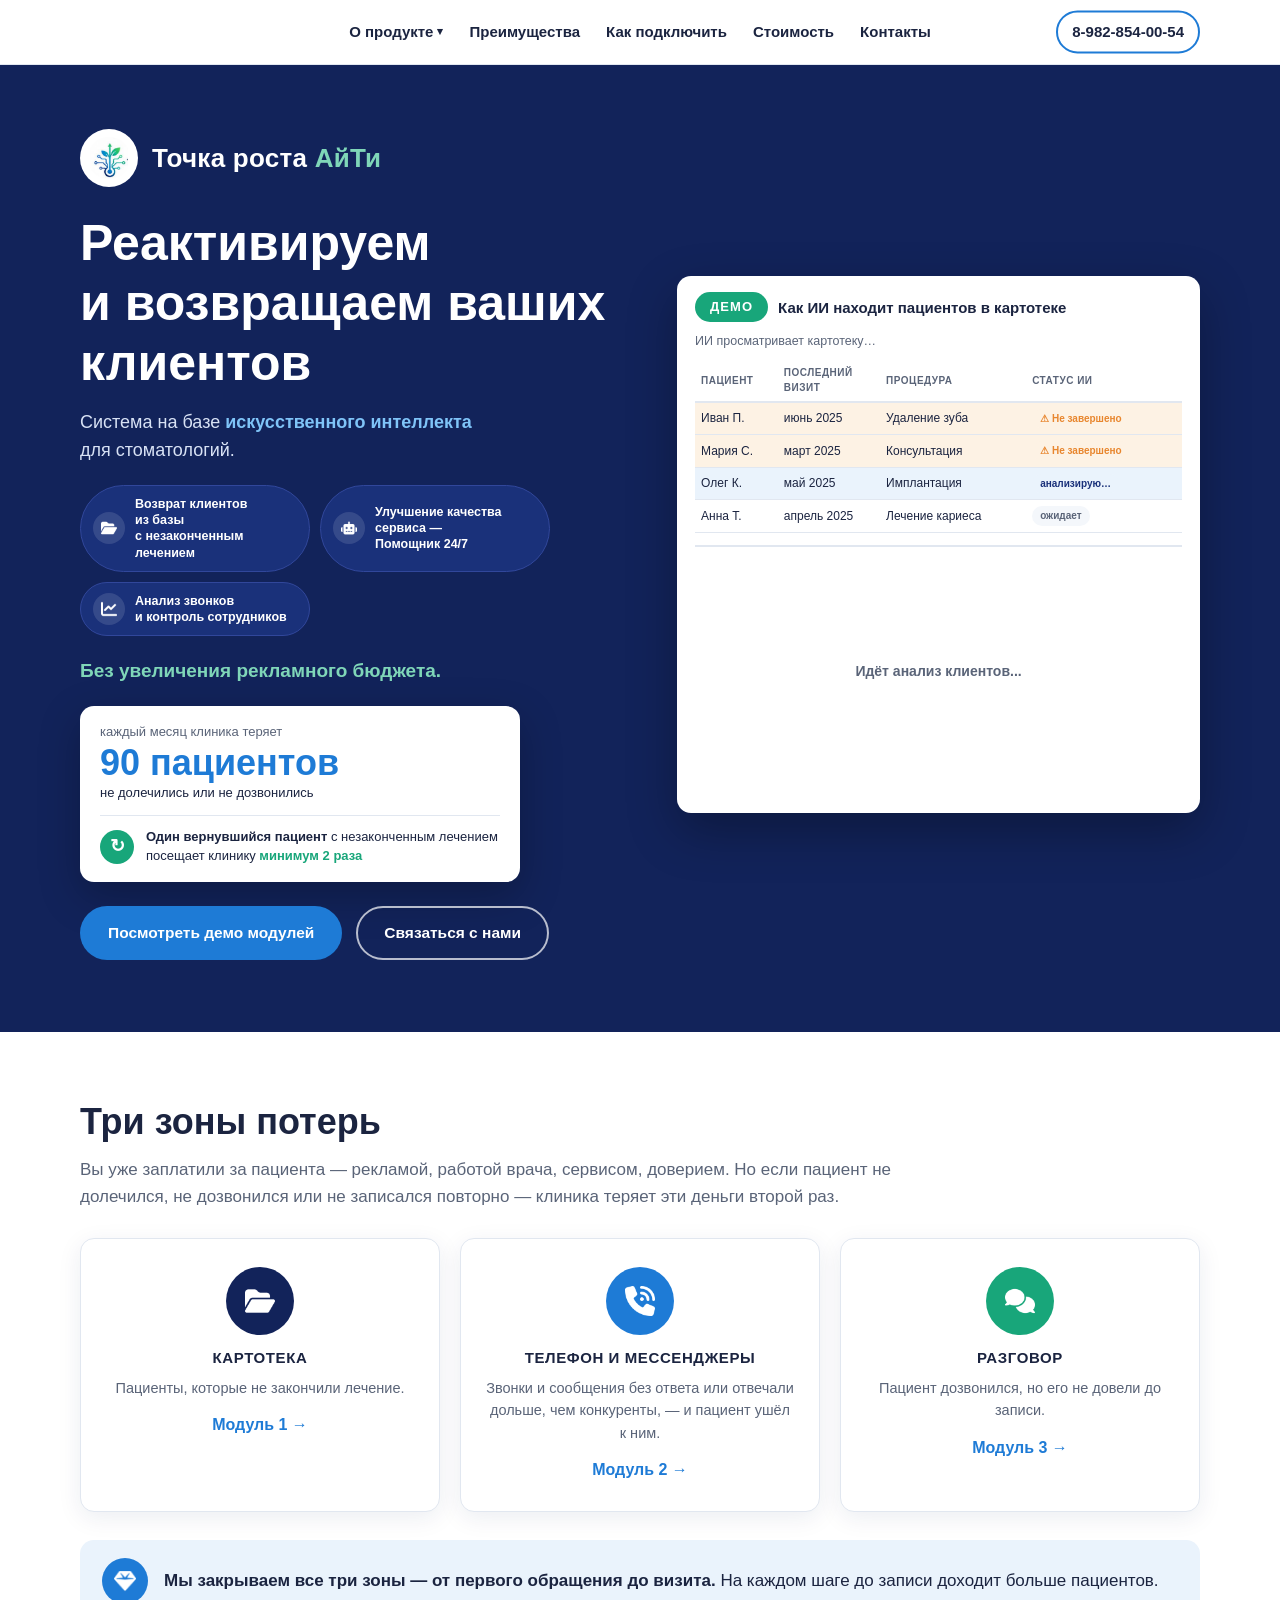
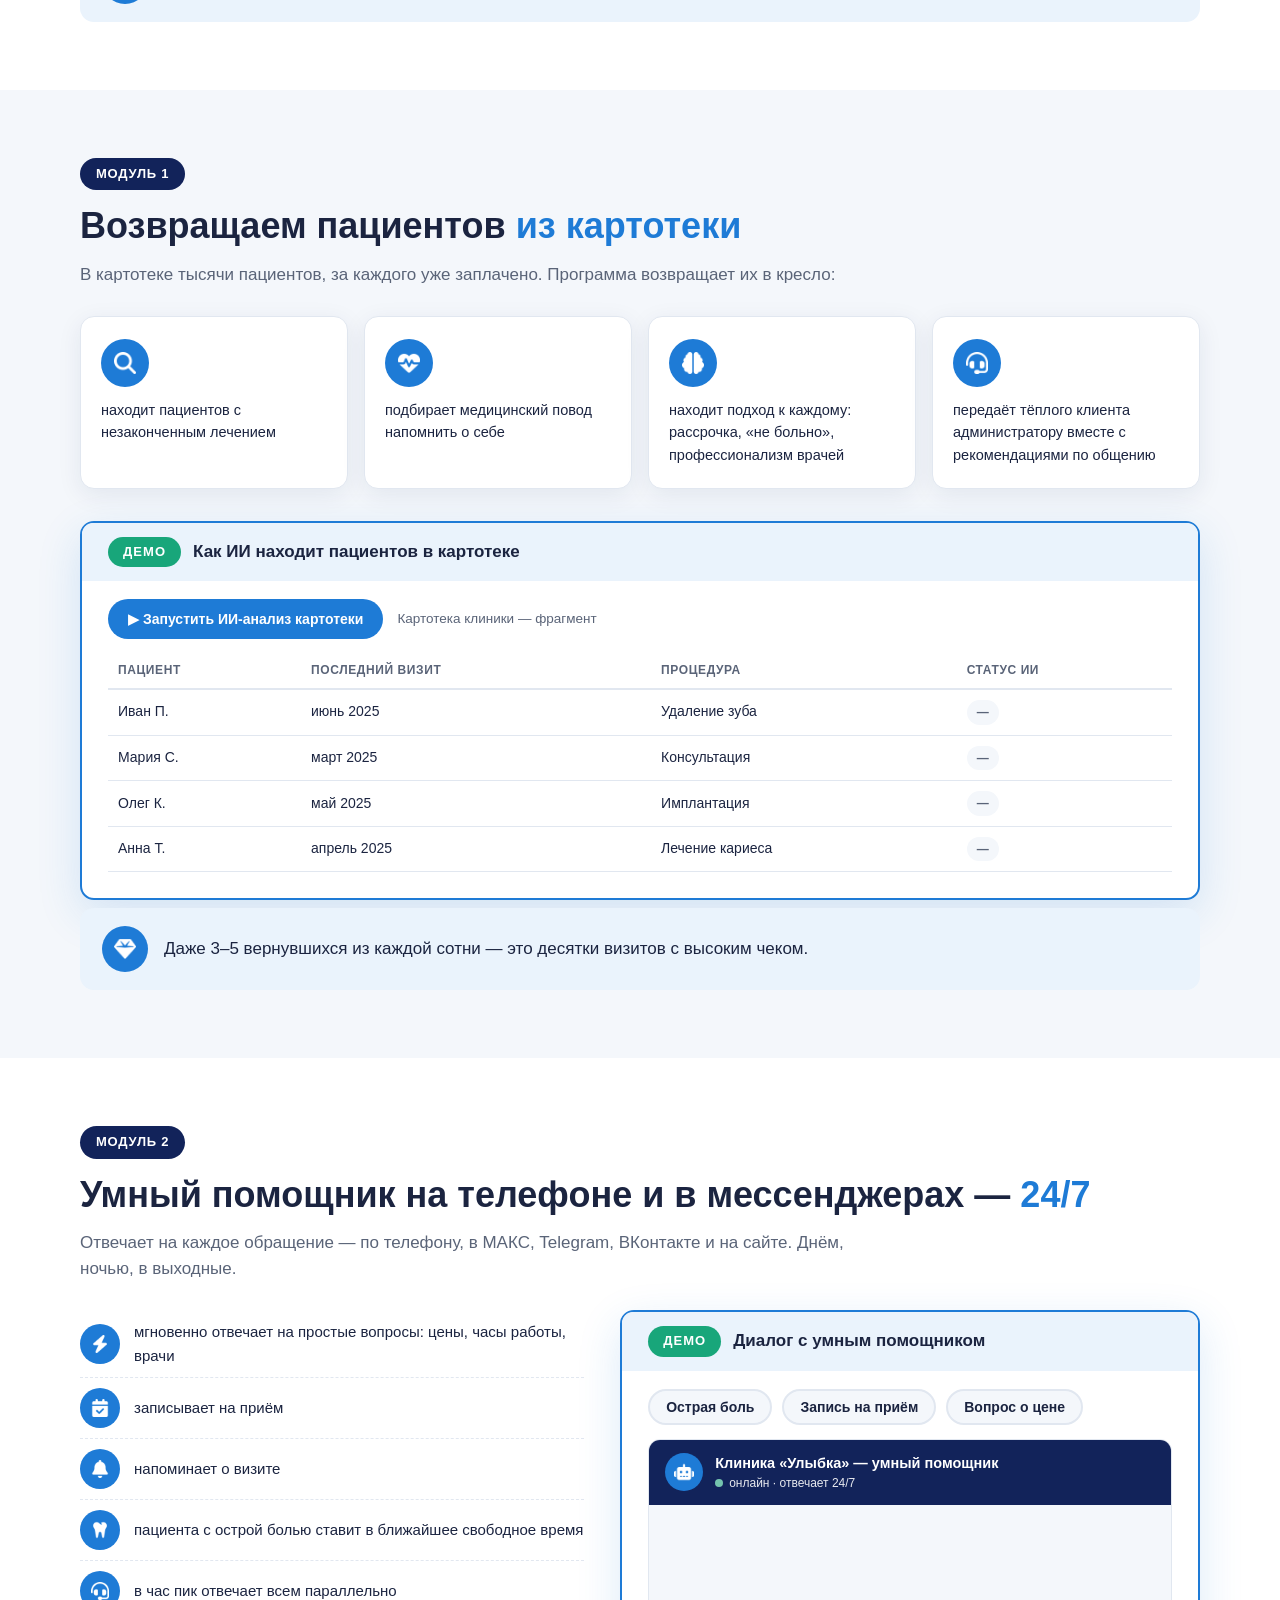
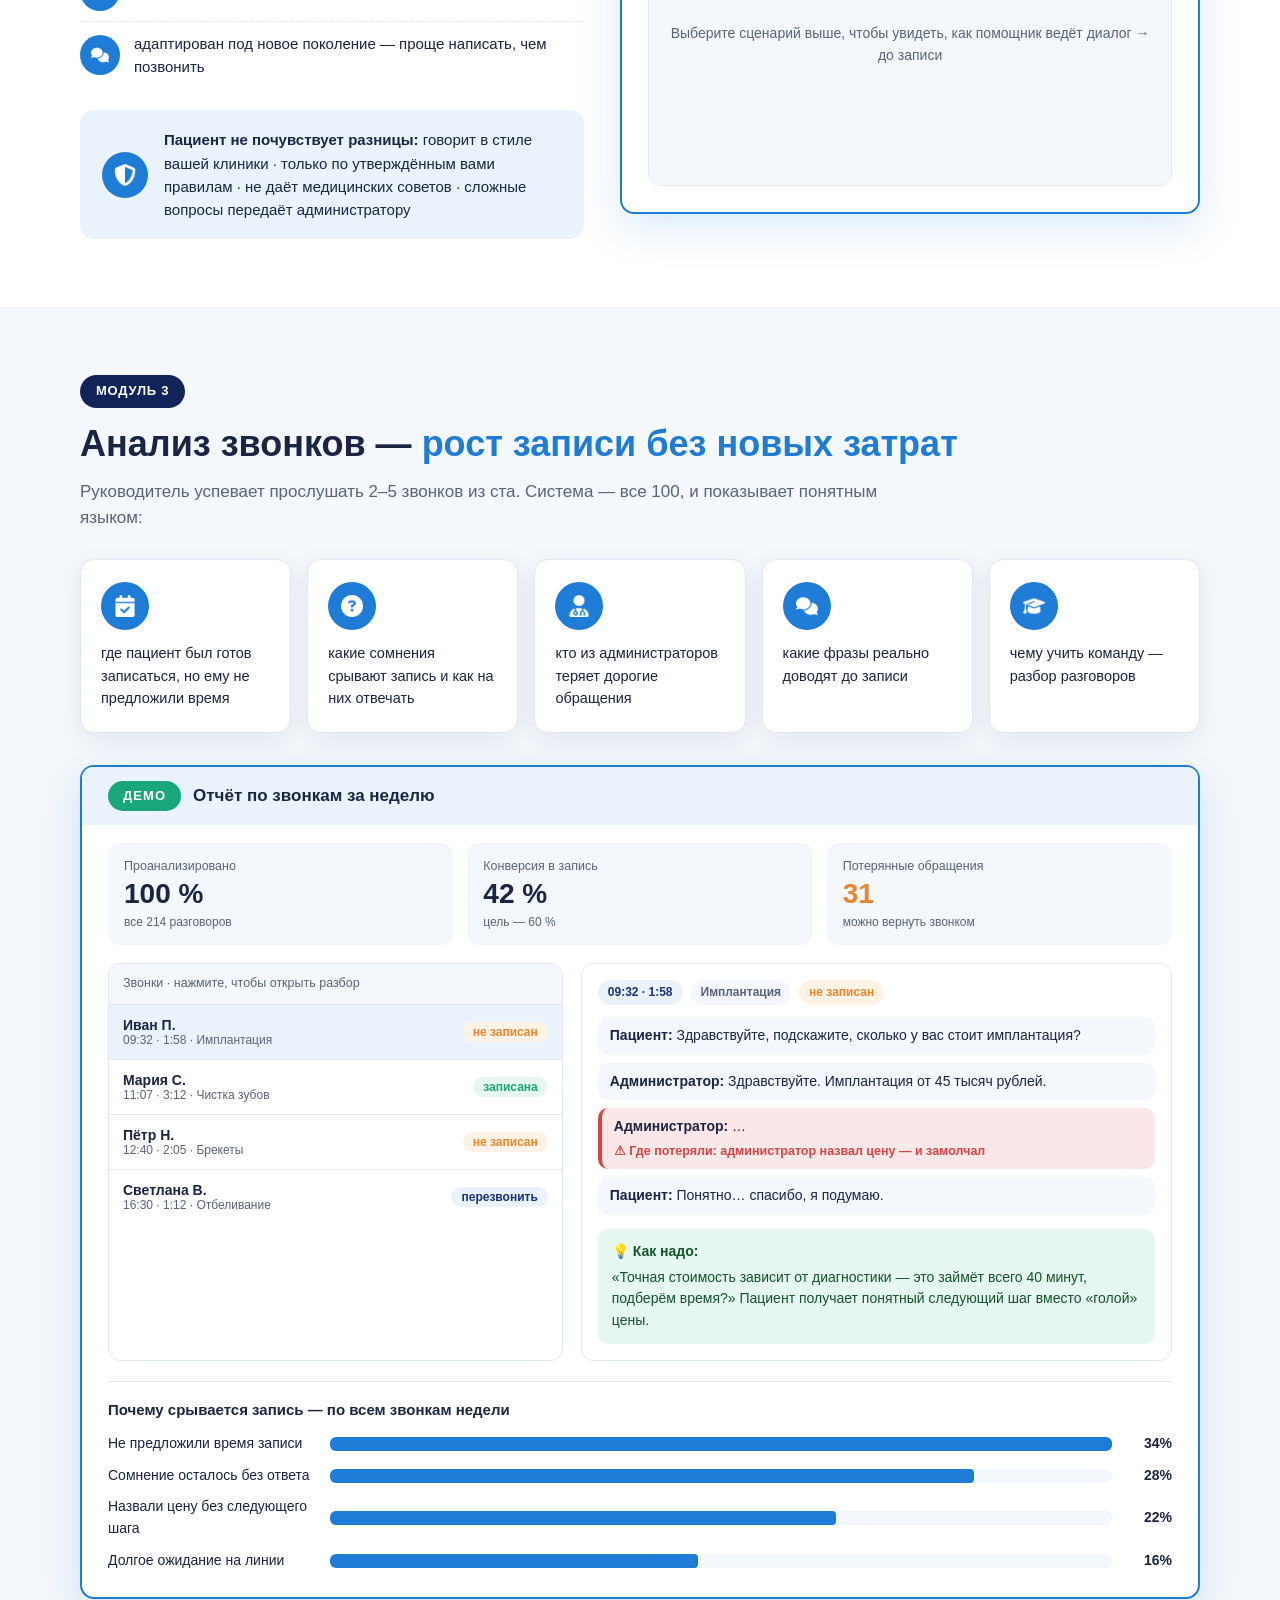
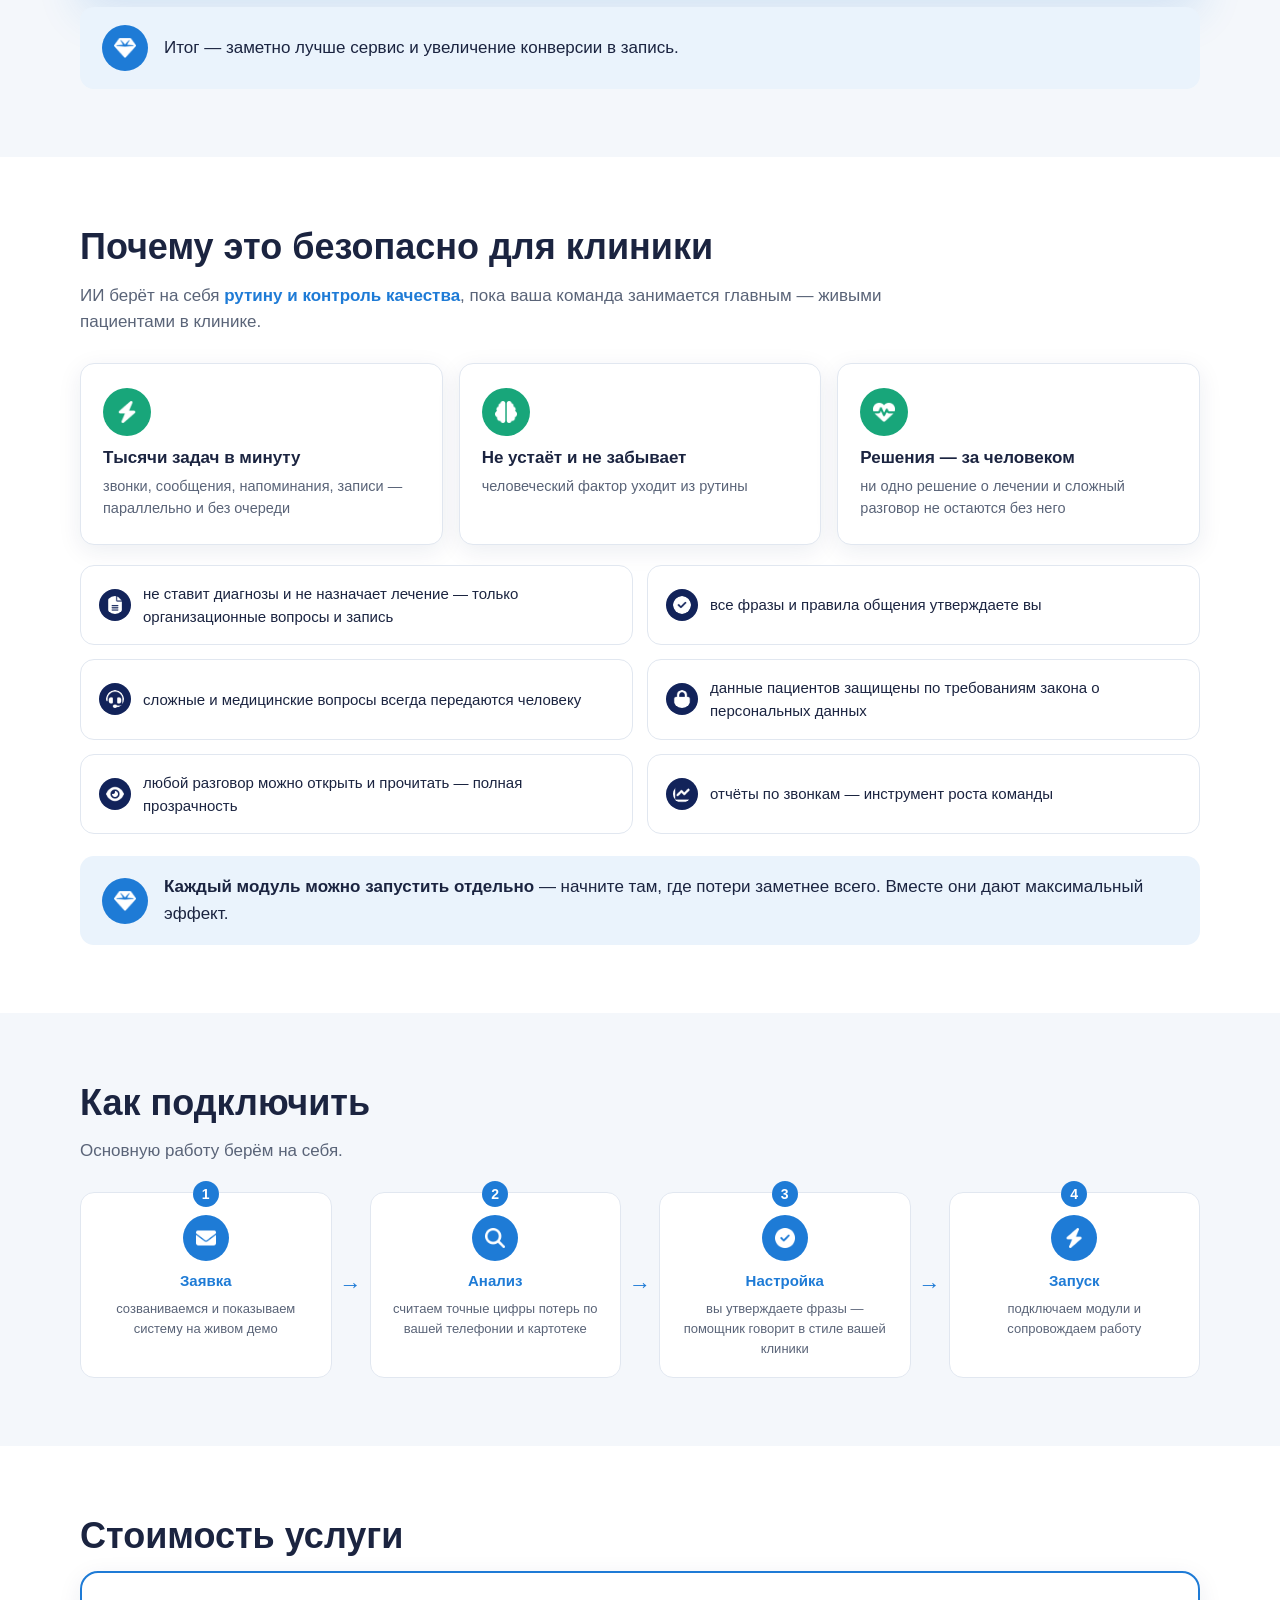
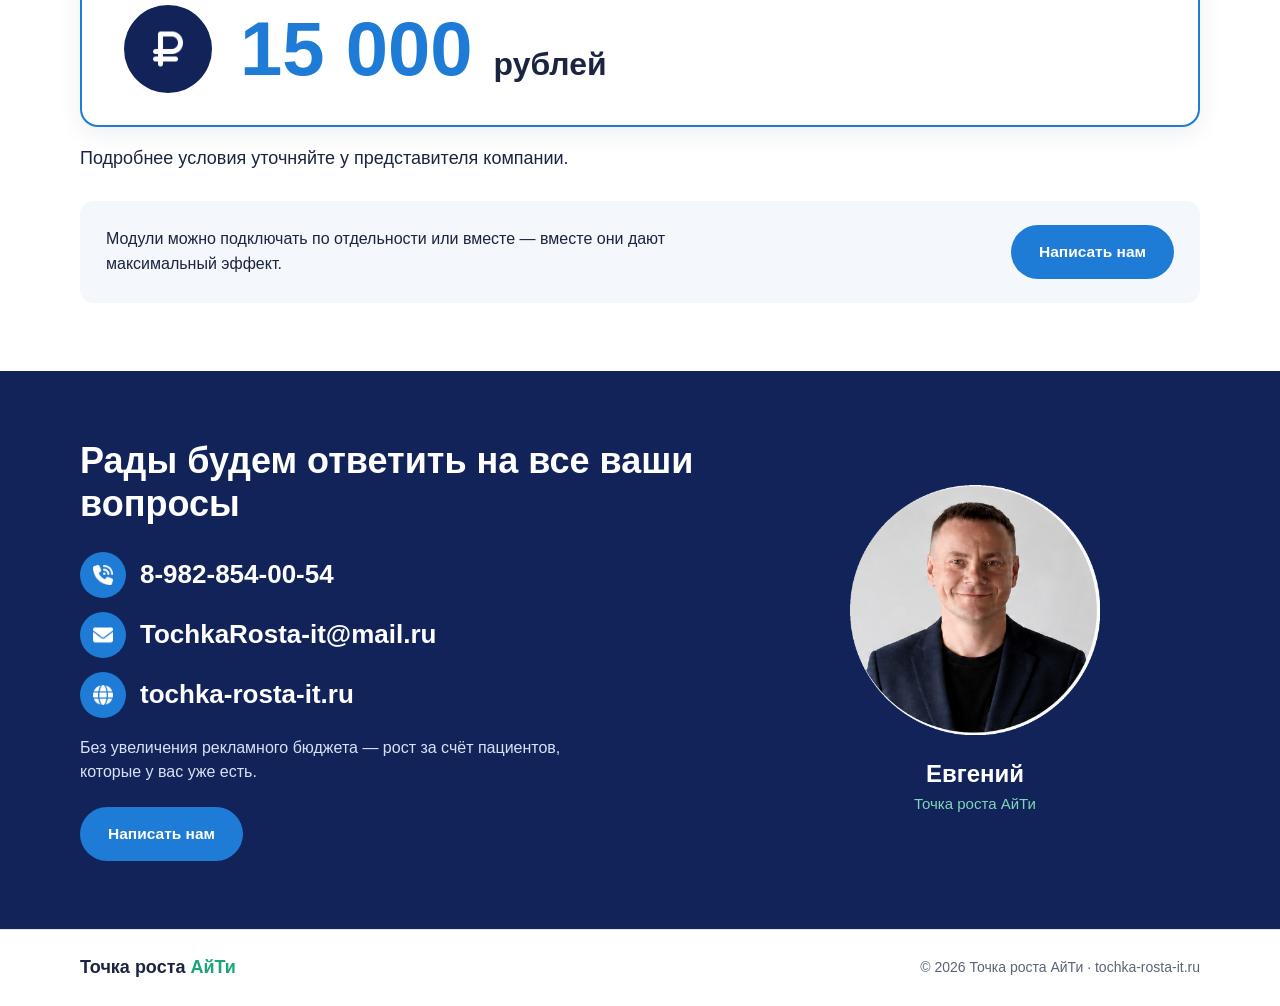
==== commit fc334144: "Герой по новому слайду 1: лого со значком, новые чипы модулей, карточка «90 пациентов» - Логотип: зн" ====
--- a/index.html
+++ b/index.html
@@ -38,19 +38,26 @@
 <section class="hero" id="top">
   <div class="container hero-inner">
     <div class="hero-text">
-      <a href="#top" class="hero-logo">Точка роста <span>АйТи</span></a>
+      <a href="#top" class="hero-logo">
+        <img src="assets/logo-mark.png" alt="" class="hero-logo-mark">
+        <span class="hero-logo-text">Точка роста <span>АйТи</span></span>
+      </a>
       <h1>Реактивируем и&nbsp;возвращаем ваших клиентов</h1>
       <p class="hero-sub">Система на базе <b>искусственного интеллекта</b> для&nbsp;стоматологий.</p>
       <div class="hero-modules">
-        <a href="#module1" class="hero-chip"><img src="assets/icons/folder.png" alt=""> Мониторинг базы клиентов</a>
-        <a href="#module2" class="hero-chip"><img src="assets/icons/robot.png" alt=""> Помощник 24/7</a>
-        <a href="#module3" class="hero-chip"><img src="assets/icons/chart.png" alt=""> Анализ звонков</a>
+        <a href="#module1" class="hero-chip"><span class="hc-ico"><img src="assets/icons/folder.png" alt=""></span> Возврат клиентов из&nbsp;базы с&nbsp;незаконченным лечением</a>
+        <a href="#module2" class="hero-chip"><span class="hc-ico"><img src="assets/icons/robot.png" alt=""></span> Улучшение качества сервиса — Помощник&nbsp;24/7</a>
+        <a href="#module3" class="hero-chip"><span class="hc-ico"><img src="assets/icons/chart.png" alt=""></span> Анализ звонков и&nbsp;контроль сотрудников</a>
       </div>
       <p class="hero-accent">Без увеличения рекламного бюджета.</p>
       <div class="hero-stat">
-        <small>каждый месяц мимо клиники проходит</small>
-        <b>≈ 405 000 ₽</b>
-        <span>90 потерянных пациентов → 27 несостоявшихся визитов</span>
+        <small>каждый месяц клиника теряет</small>
+        <b>90 пациентов</b>
+        <span>не долечились или не дозвонились</span>
+        <div class="hero-stat-extra">
+          <span class="hse-icon">↻</span>
+          <p><b>Один вернувшийся пациент</b> с незаконченным лечением посещает клинику <b class="hse-green">минимум 2&nbsp;раза</b></p>
+        </div>
       </div>
       <div class="hero-actions">
         <a href="#module1" class="btn btn-primary">Посмотреть демо модулей</a>
--- a/css/style.css
+++ b/css/style.css
@@ -102,33 +102,55 @@
   gap: 48px; align-items: center; padding-top: 64px; padding-bottom: 72px;
 }
 .hero-logo {
-  display: inline-block; color: #fff; text-decoration: none;
+  display: inline-flex; align-items: center; gap: 14px;
+  color: #fff; text-decoration: none;
   font-size: 26px; font-weight: 700; letter-spacing: .01em; margin-bottom: 26px;
 }
-.hero-logo span { color: var(--mint); }
+.hero-logo-mark {
+  width: 58px; height: 58px; border-radius: 50%;
+  background: #fff; padding: 8px; object-fit: contain;
+}
+.hero-logo-text span { color: var(--mint); }
 .hero h1 { color: #fff; font-size: clamp(32px, 4.4vw, 50px); margin-bottom: 16px; }
 .hero-sub { font-size: 18px; margin-bottom: 20px; color: #d8e2f5; }
 .hero-sub b { color: var(--sky); }
 .hero-modules { display: flex; gap: 10px; flex-wrap: wrap; margin-bottom: 20px; }
 .hero-chip {
-  display: inline-flex; align-items: center; gap: 8px;
-  padding: 9px 16px; border-radius: 999px;
-  background: rgba(255, 255, 255, .08); border: 1px solid rgba(255, 255, 255, .32);
-  color: #fff; text-decoration: none; font-size: 13.5px; font-weight: 700;
+  display: inline-flex; align-items: center; gap: 10px;
+  padding: 10px 18px 10px 12px; border-radius: 999px;
+  background: var(--blue-deep); border: 1px solid #31479b;
+  color: #fff; text-decoration: none; font-size: 12.5px; font-weight: 700;
+  line-height: 1.3; max-width: 230px;
   transition: background .15s;
 }
-.hero-chip img { width: 16px; height: 16px; }
-.hero-chip:hover { background: rgba(255, 255, 255, .18); }
+.hc-ico {
+  flex-shrink: 0; width: 32px; height: 32px; border-radius: 50%;
+  background: rgba(255, 255, 255, .12);
+  display: flex; align-items: center; justify-content: center;
+}
+.hc-ico img { width: 16px; height: 16px; }
+.hero-chip:hover { background: #22408f; }
 .hero-accent { font-size: 19px; font-weight: 700; color: var(--mint); margin-bottom: 20px; }
 
 .hero-stat {
   background: #fff; color: var(--ink); border-radius: var(--radius);
-  padding: 14px 20px; margin-bottom: 24px; max-width: 420px;
+  padding: 16px 20px; margin-bottom: 24px; max-width: 440px;
   box-shadow: 0 14px 40px rgba(0, 0, 0, .25);
 }
 .hero-stat small { display: block; color: var(--ink-soft); font-size: 13px; }
-.hero-stat b { display: block; color: var(--blue); font-size: clamp(28px, 3vw, 36px); line-height: 1.15; }
-.hero-stat span { display: block; font-size: 13px; color: var(--ink); }
+.hero-stat > b { display: block; color: var(--blue); font-size: clamp(28px, 3vw, 36px); line-height: 1.15; }
+.hero-stat > span { display: block; font-size: 13px; color: var(--ink); }
+.hero-stat-extra {
+  display: flex; gap: 12px; align-items: center;
+  border-top: 1px solid var(--line); margin-top: 12px; padding-top: 12px;
+}
+.hse-icon {
+  flex-shrink: 0; width: 34px; height: 34px; border-radius: 50%;
+  background: var(--green); color: #fff; font-size: 18px; font-weight: 700;
+  display: flex; align-items: center; justify-content: center;
+}
+.hero-stat-extra p { font-size: 13px; line-height: 1.45; color: var(--ink); }
+.hse-green { color: var(--green); }
 
 .hero-actions { display: flex; gap: 14px; flex-wrap: wrap; }
 
